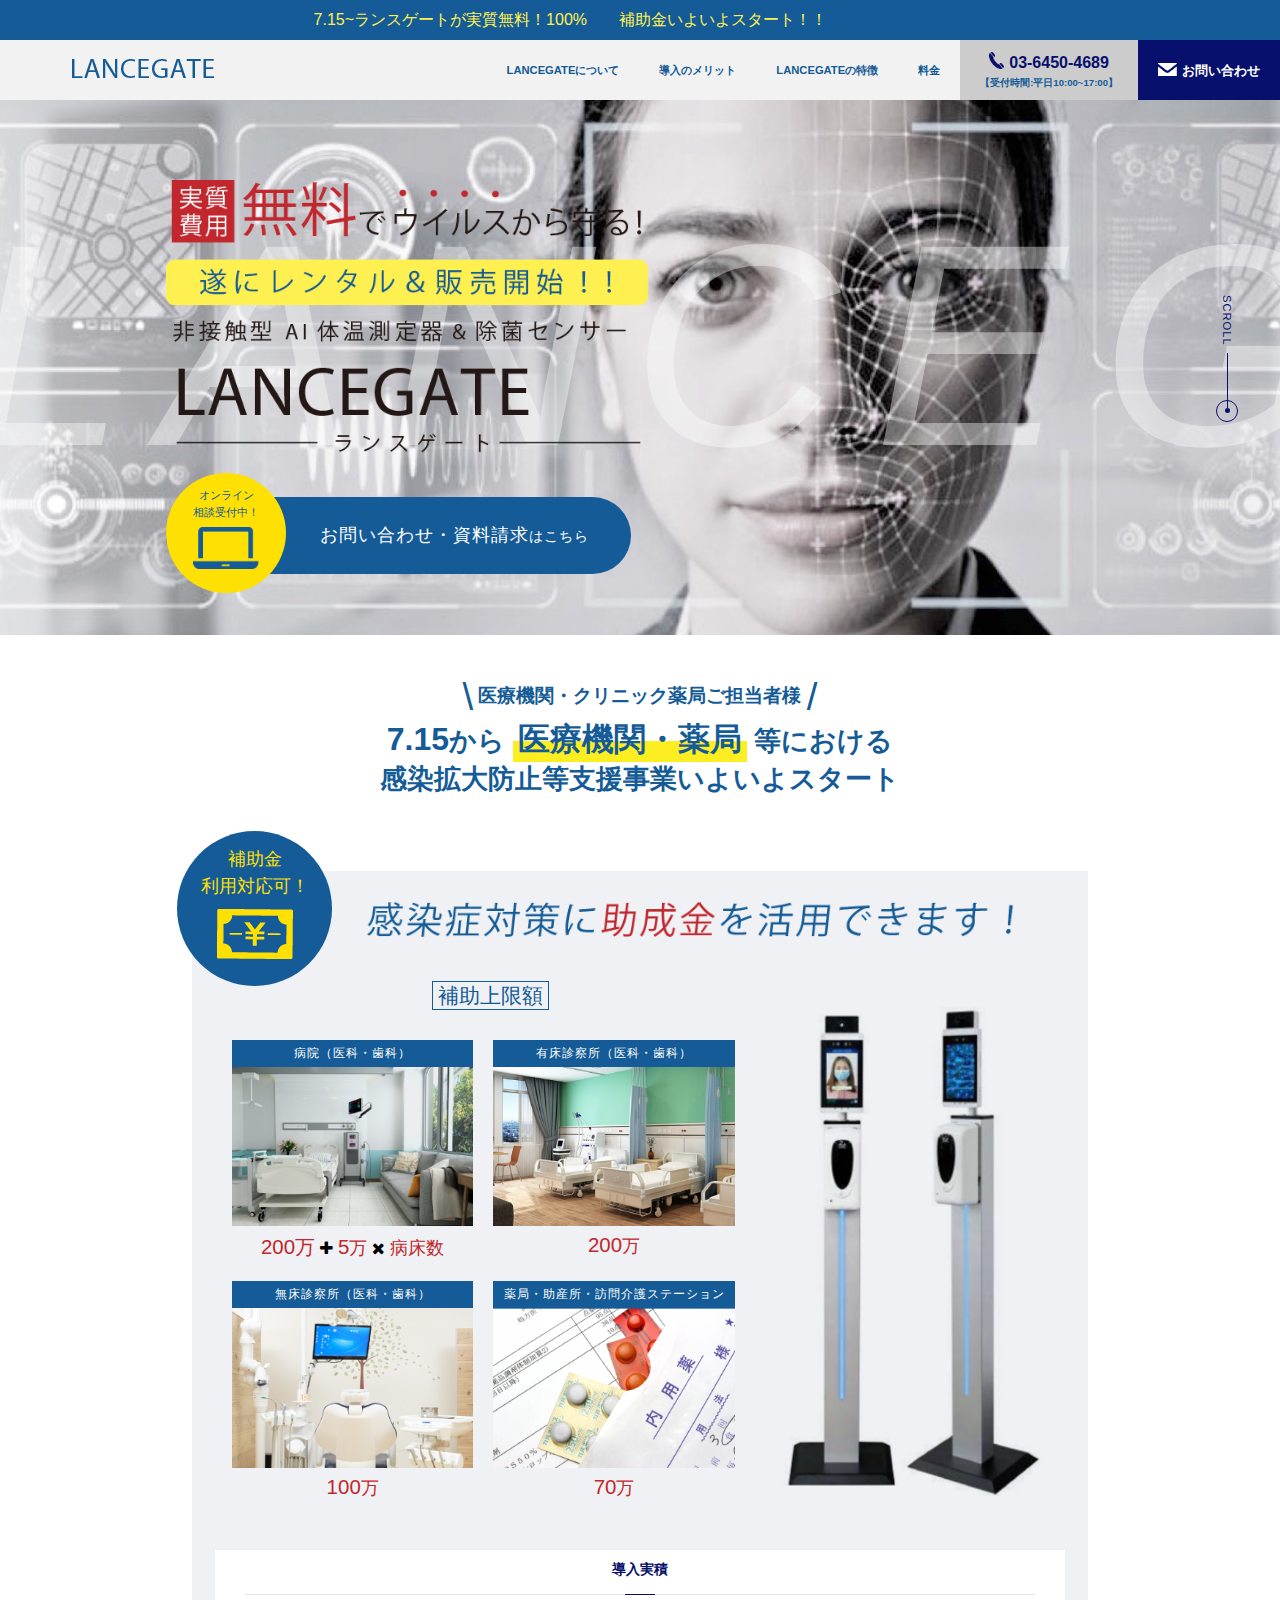
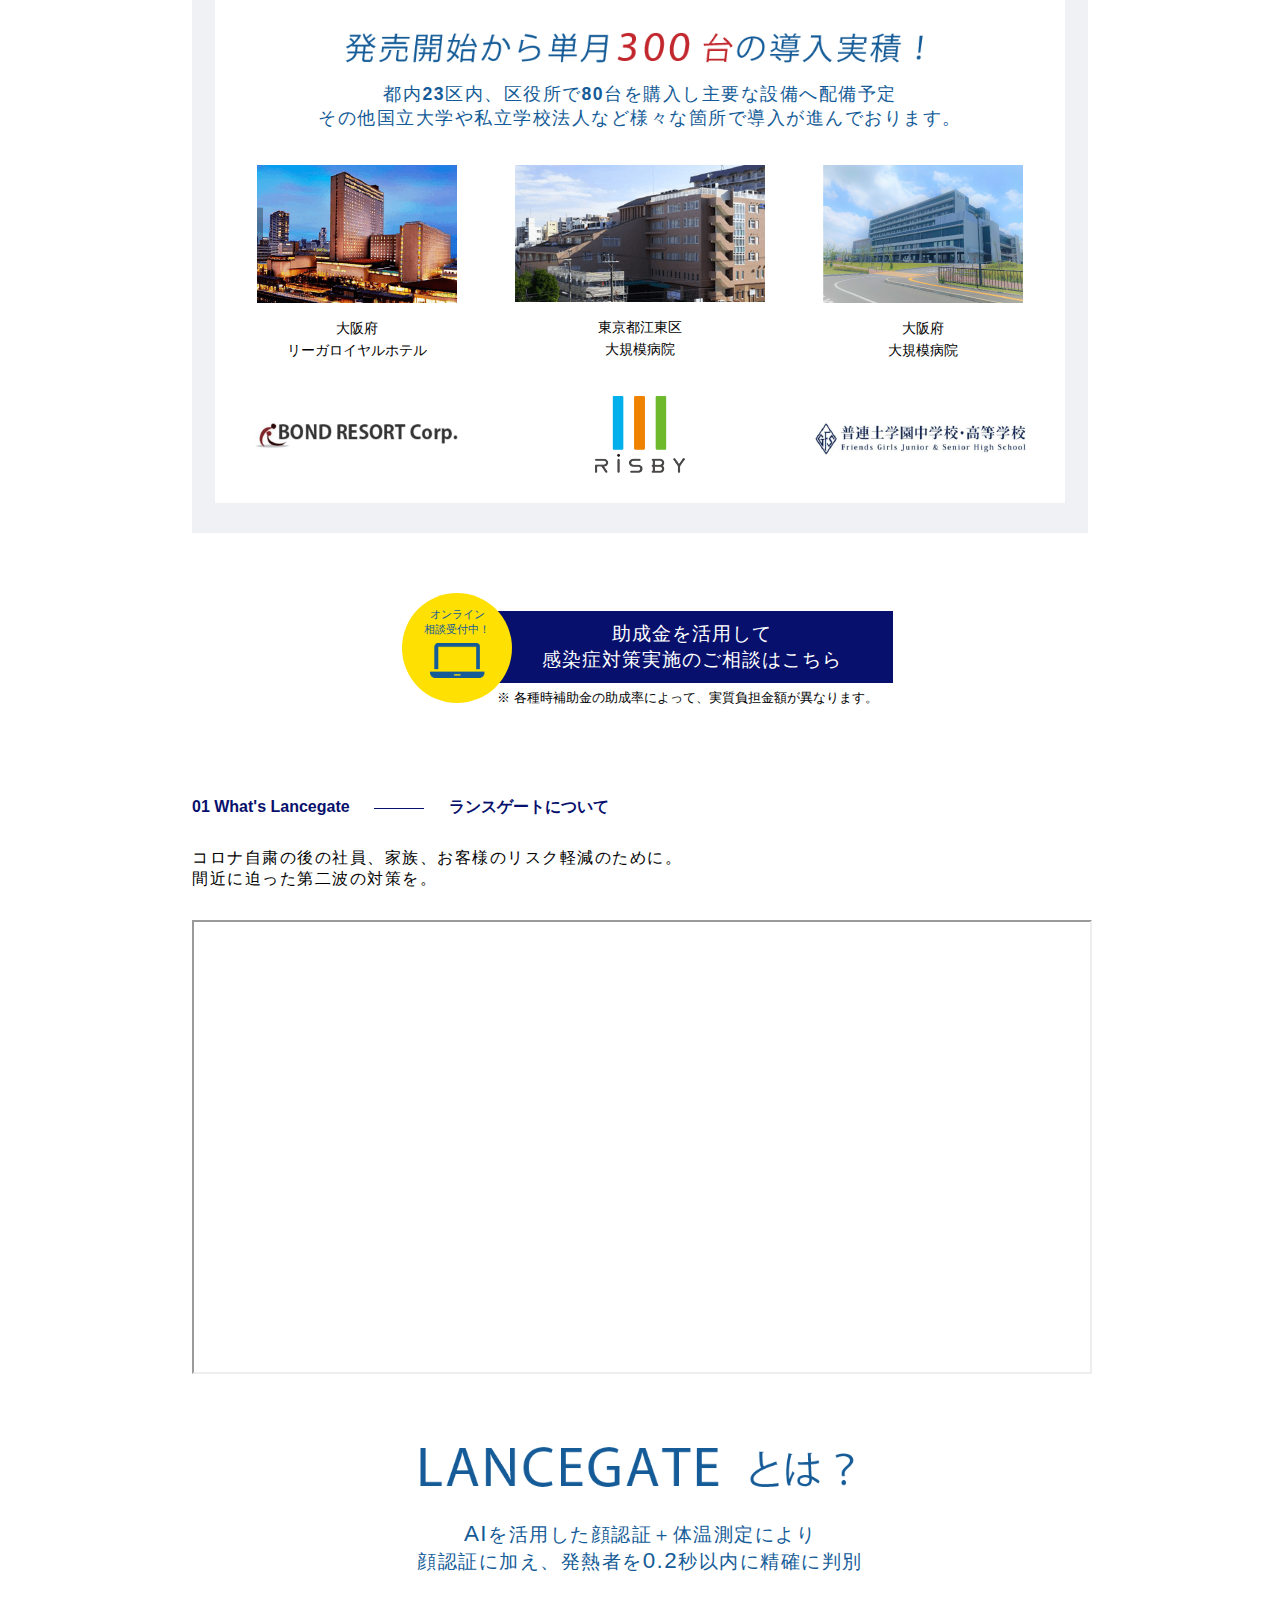
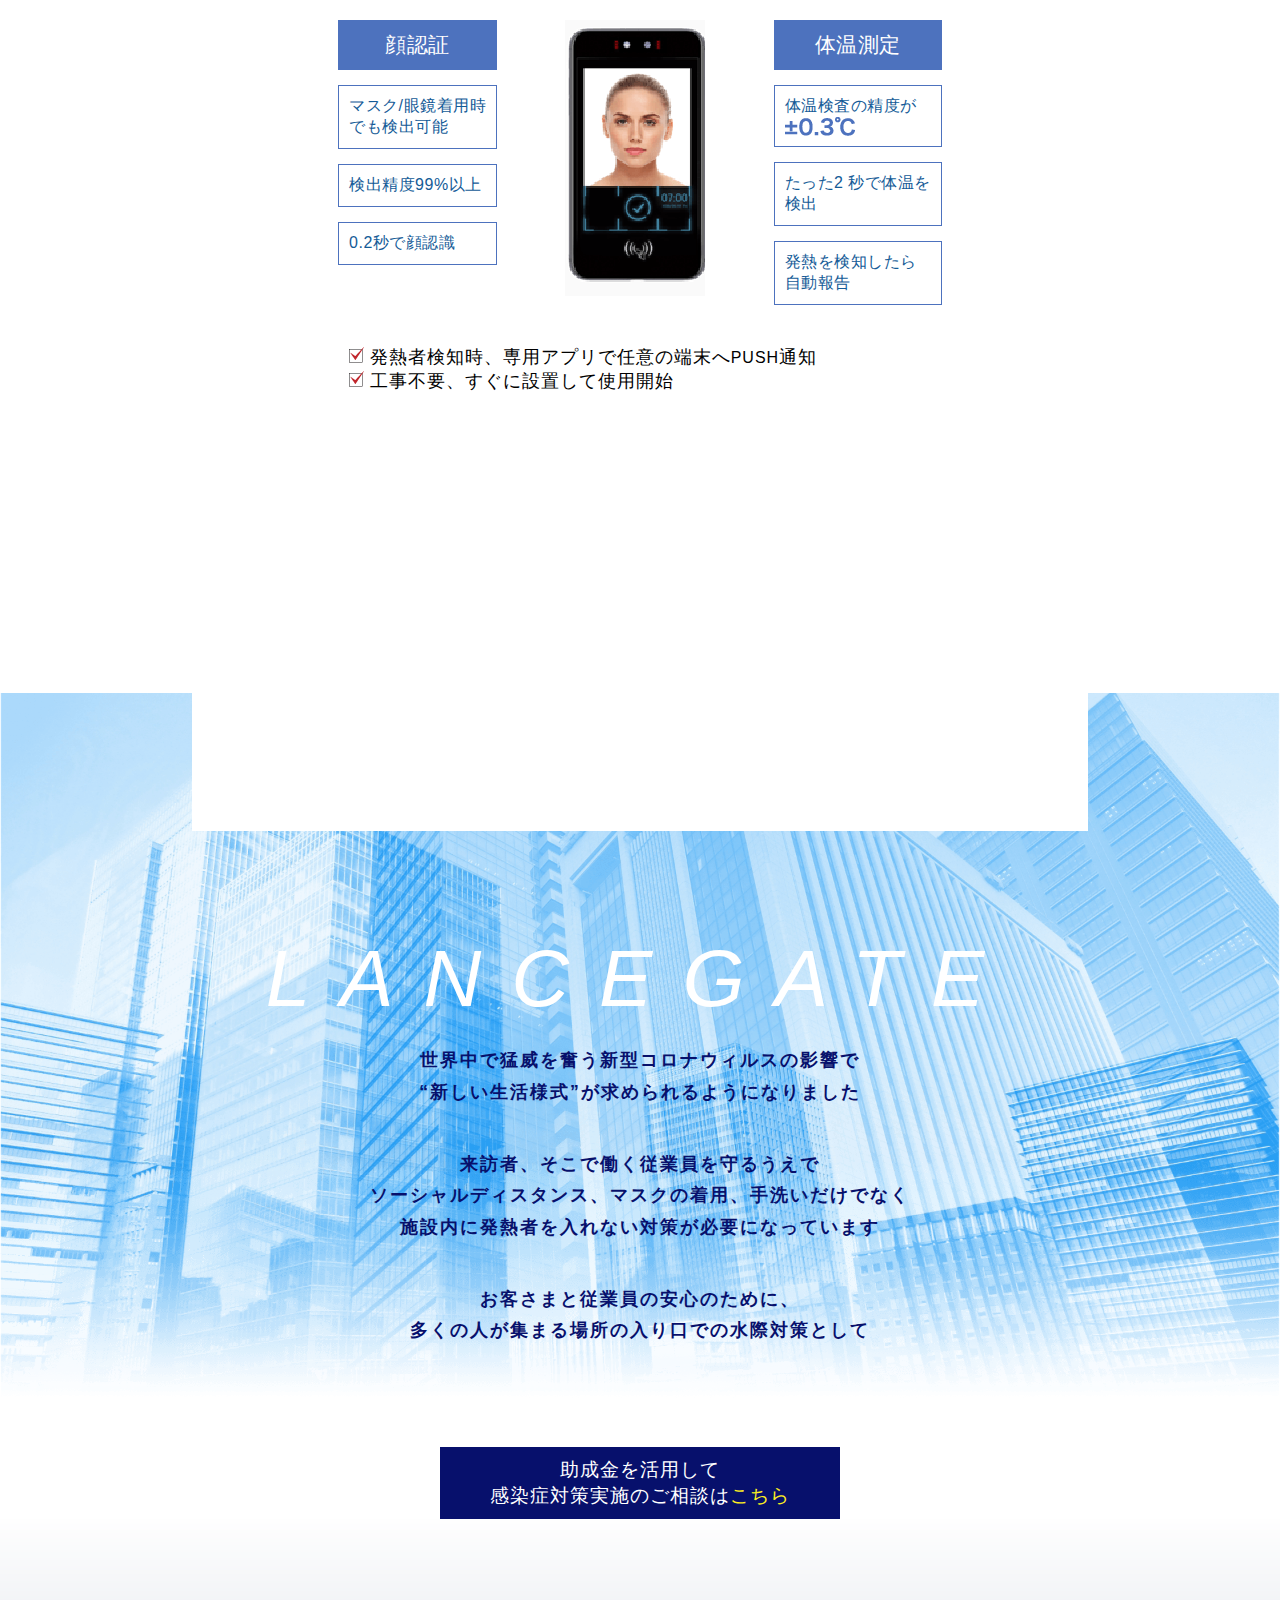
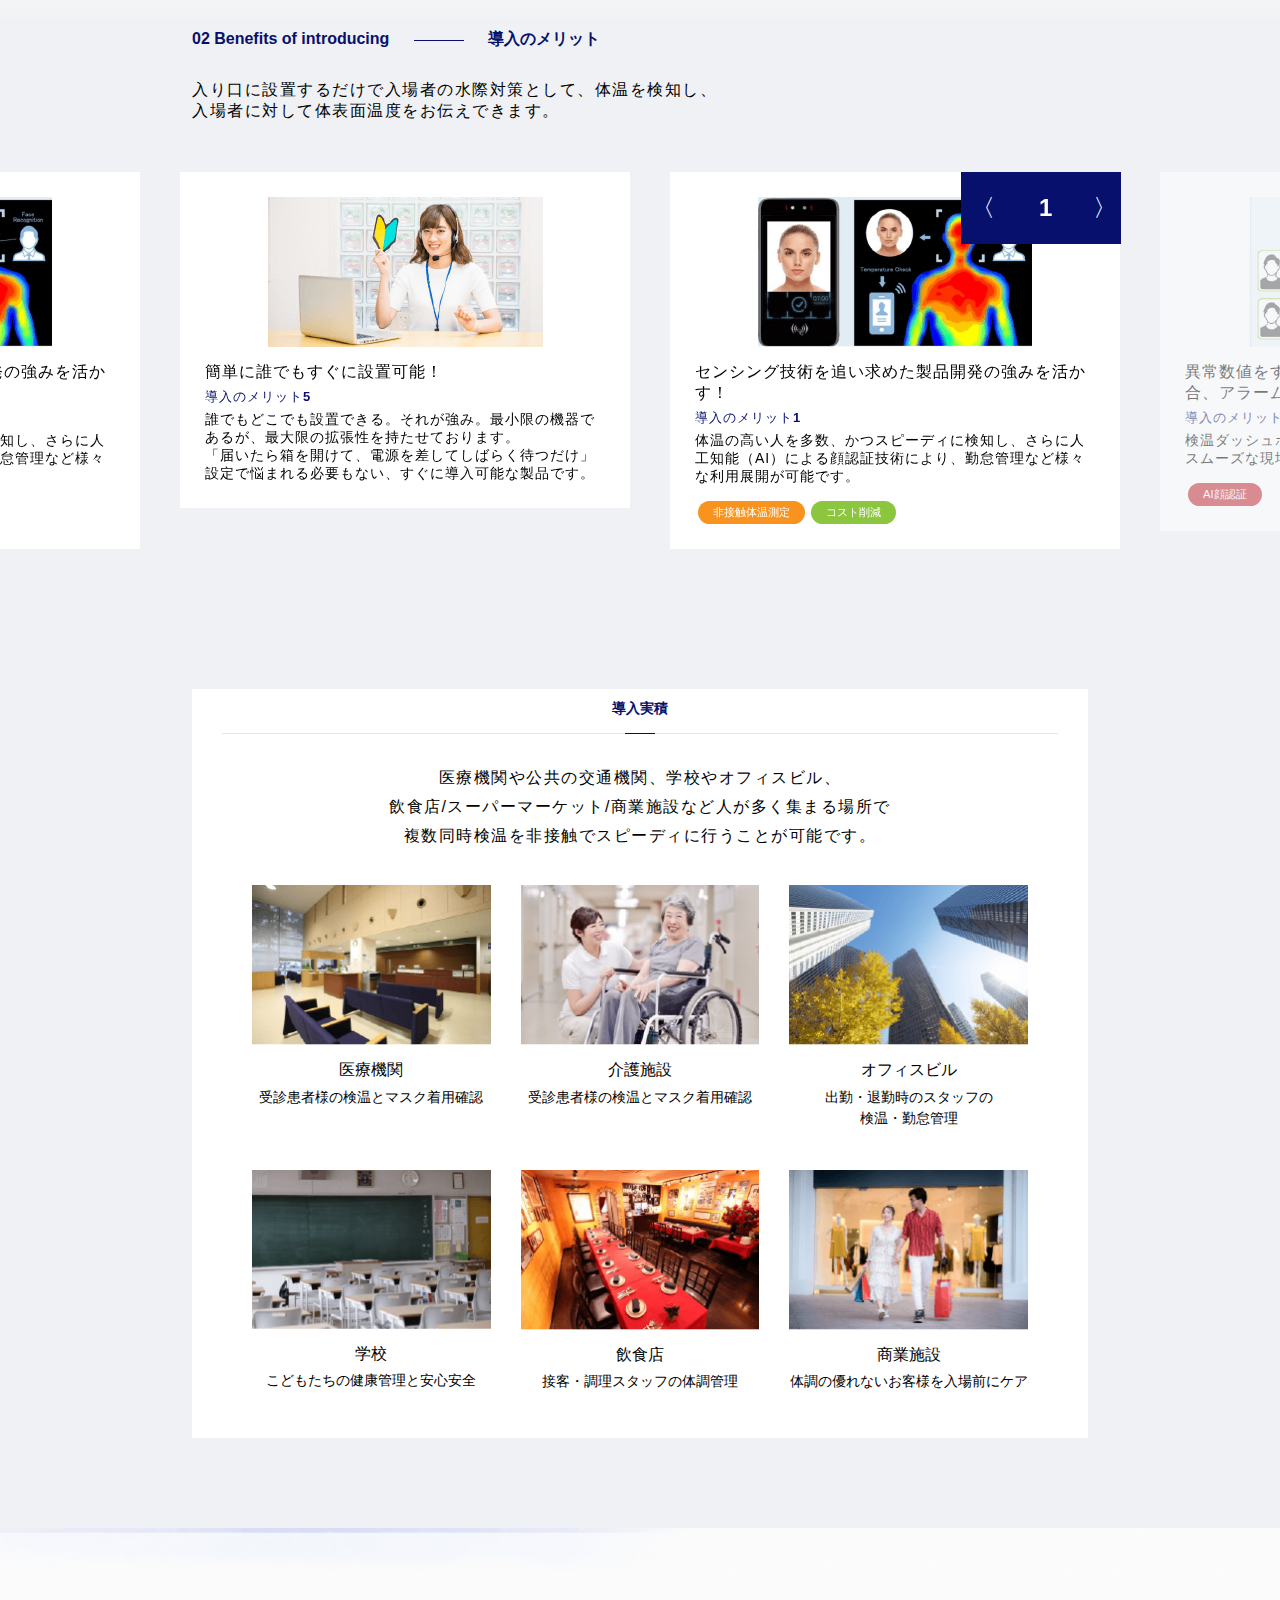
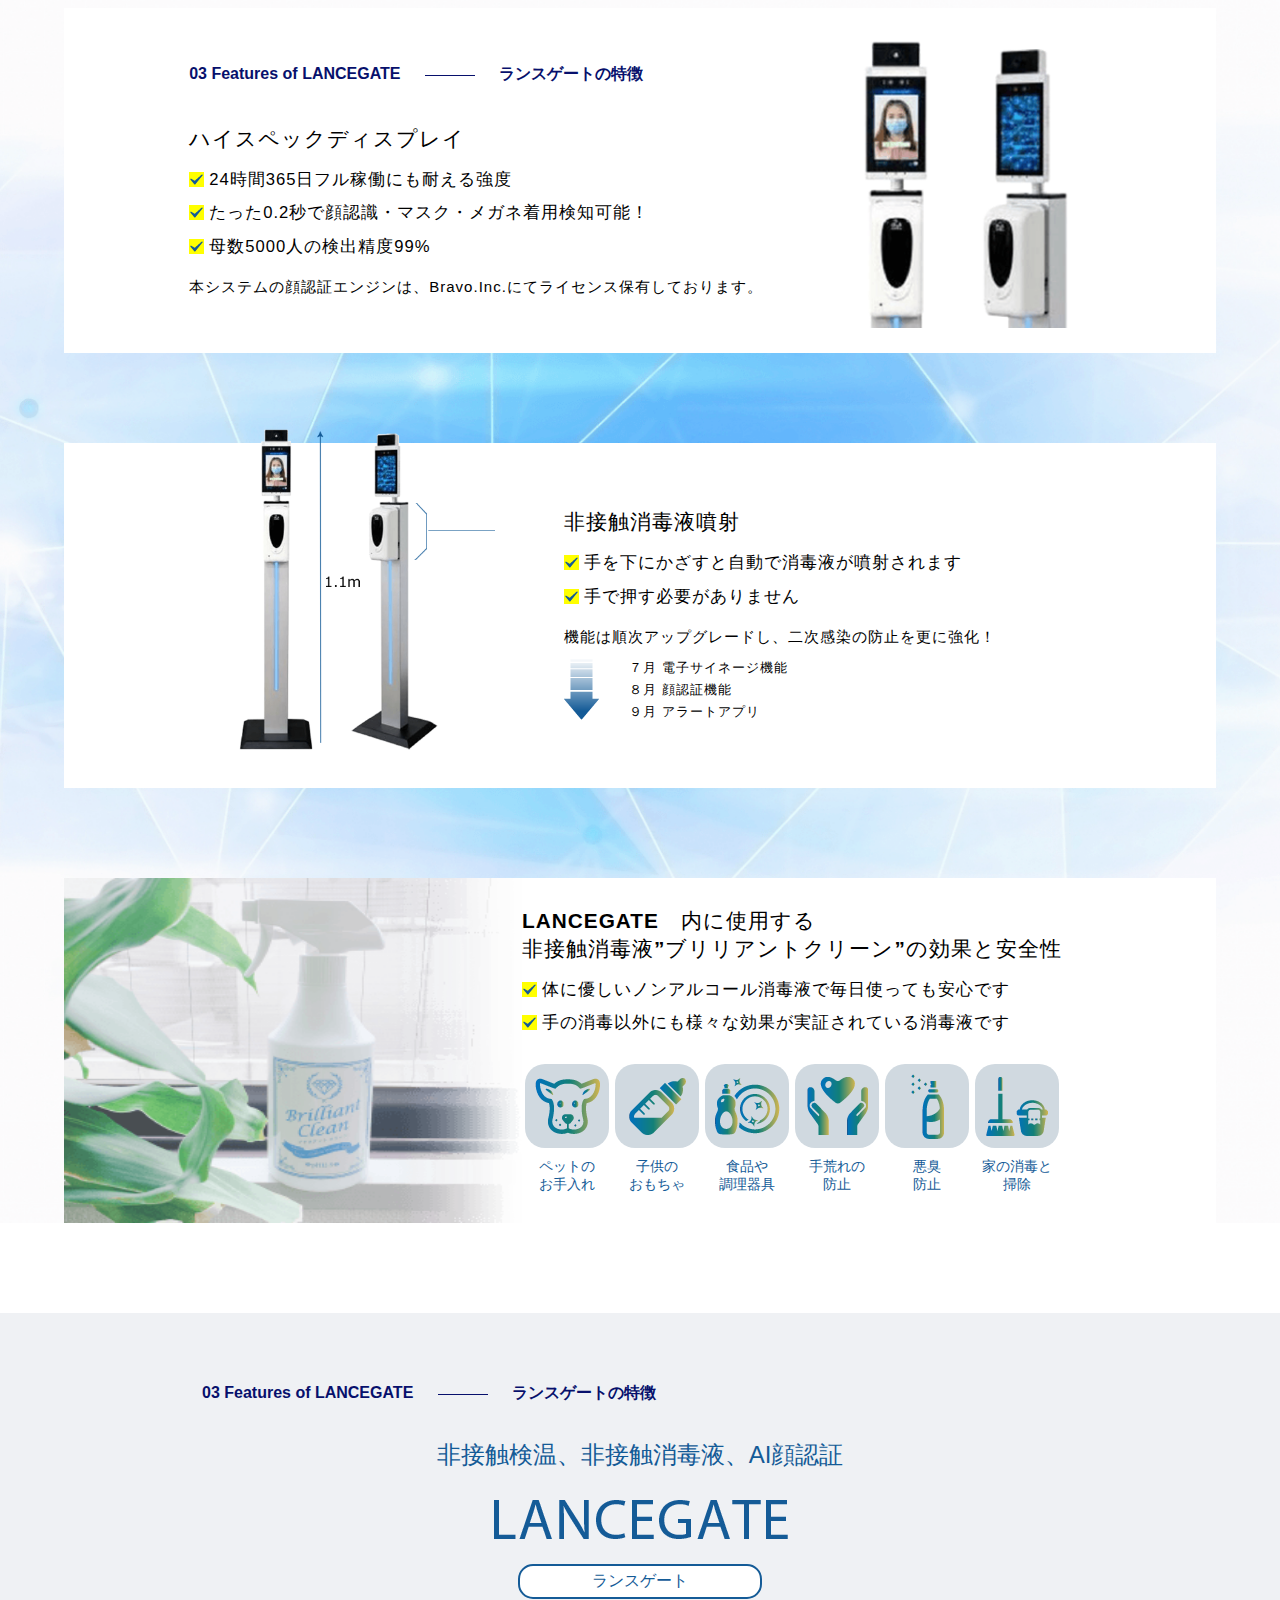
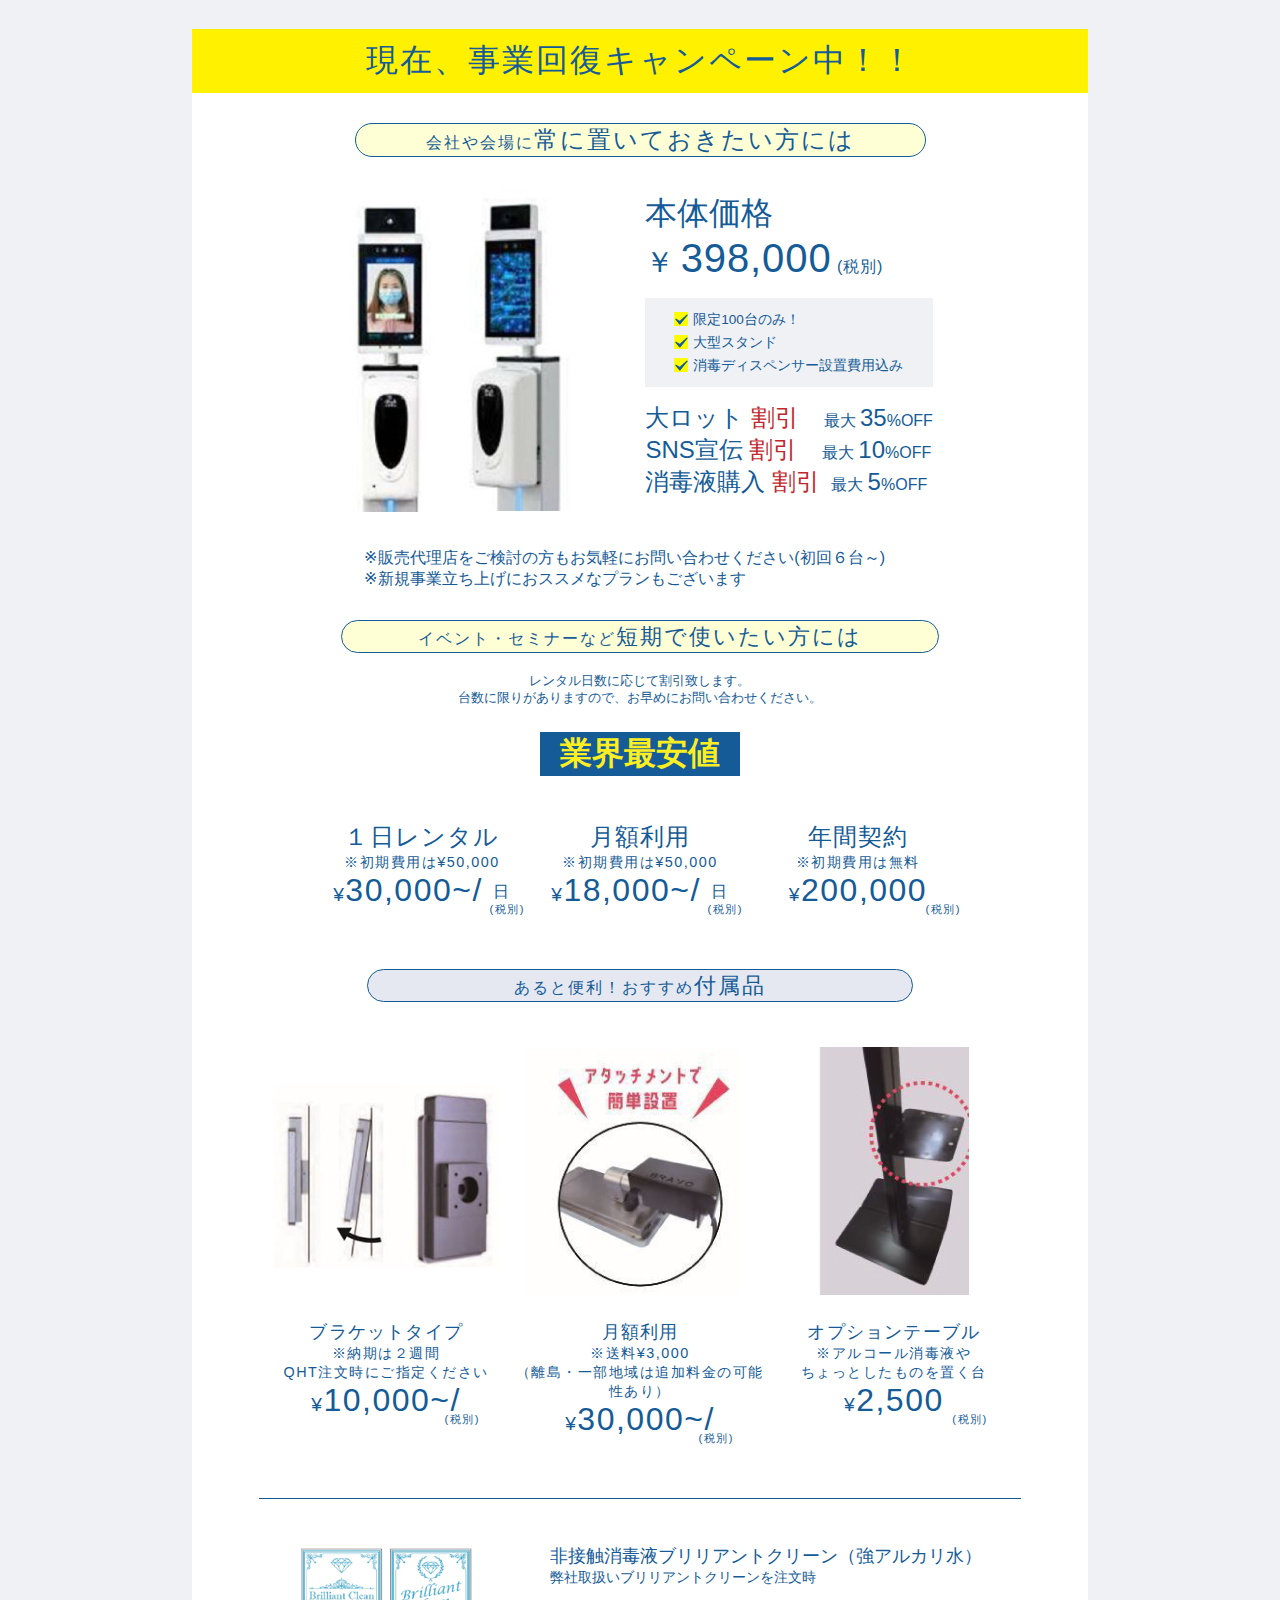
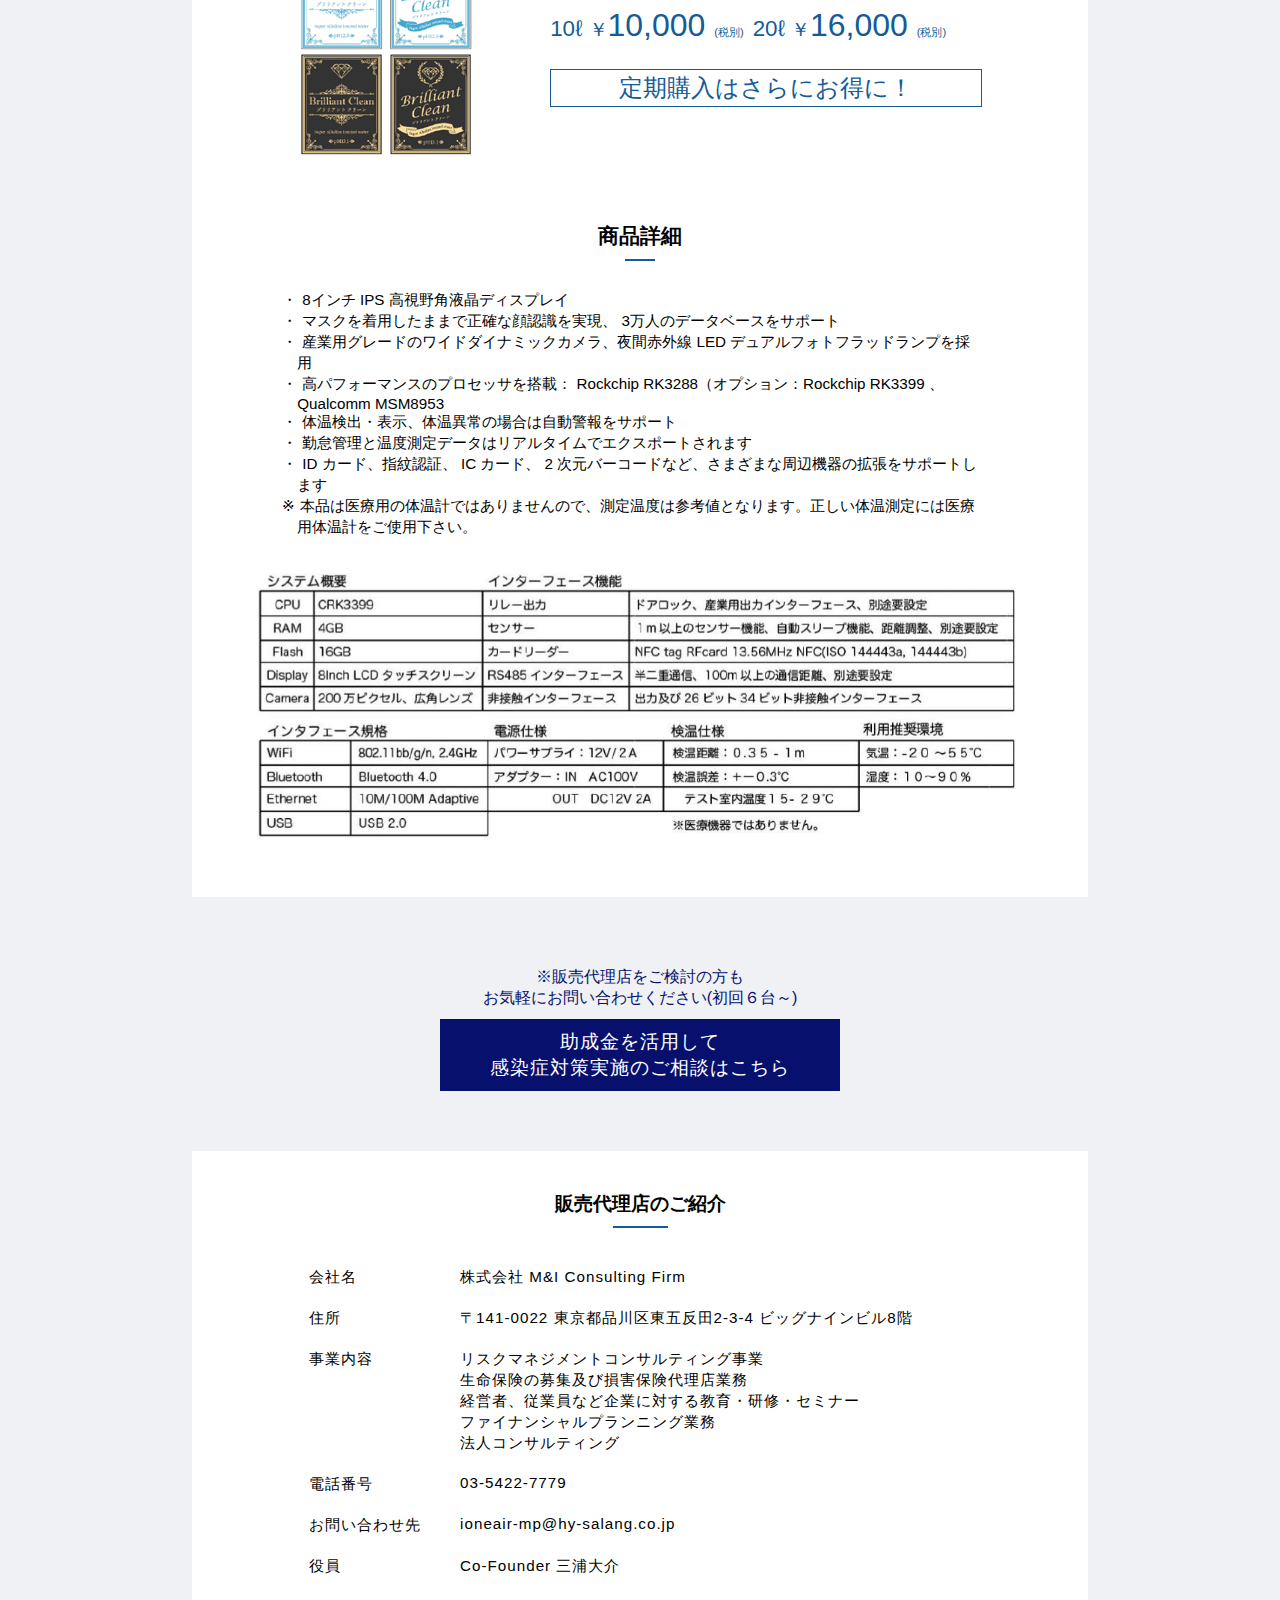
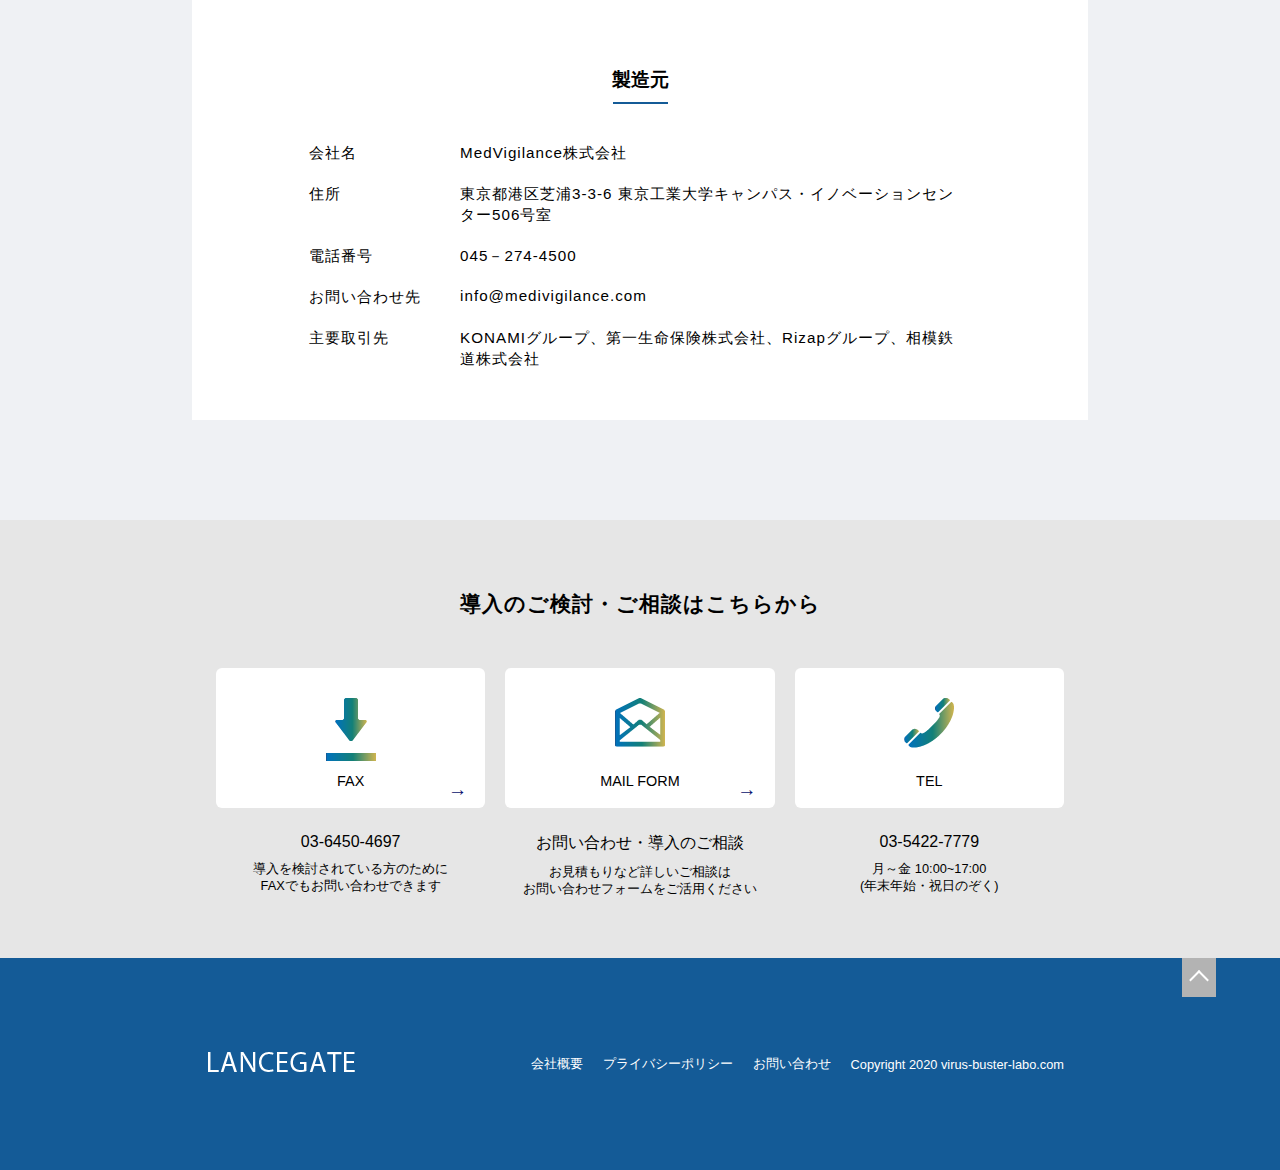
==== Lancegate/index.html @ cf51d95d "adding working directory" ====
<!DOCTYPE html PUBLIC "-//W3C//DTD XHTML 1.0 Transitional//EN" "http://www.w3.org/TR/xhtml1/DTD/xhtml1-transitional.dtd">
<html>
<head>
<meta charset="utf-8">
<meta http-equiv="X-UA-Compatible" content="IE=edge">
<title>Lancegate</title>
<meta name="viewport" content="width=device-width, initial-scale=1">
<meta name="description" content="" />
<meta name="keywords" content="" />
<meta name="author" content="" />

<link rel="stylesheet" type="text/css" href="./css/style.css">
<link rel="stylesheet" type="text/css" href="./css/style_sp.css">
<link rel="stylesheet" type="text/css" href="assets/font-awesome-4.7.0/css/font-awesome.min.css" type="text/css" />
<link rel="stylesheet" type="text/css" href="./assets/slick/slick.css">
<!-- <link rel="stylesheet" type="text/css" href="./assets/slick/slick-theme.css"> -->
<link rel="stylesheet" type="text/css" href="./css/animate.min.css">

<script src="https://ajax.googleapis.com/ajax/libs/jquery/3.5.1/jquery.min.js"></script>
<script type="text/javascript" src="./js/common.js"></script>
<script type="text/javascript" src="./js/jquery.marquee.js"></script>

</head>

<body>

<div id="main-wrapper">
    <div class="promo-block">
        <div class="promo-block__slide">
            <p class="promo-block__slide--text">7.15~ランスゲートが実質無料！100%&emsp;&emsp;補助金いよいよスタート！！</p>
            <!-- <p class="promo-block__slide--text">補助金いよいよスタート！！</p> -->
        </div>
    </div>
    <header class="nav-wrapper">
        <!-- <div class="company-logo"><img src="images/logo_top.png" alt="logo"></div>
        <nav>
            <ul class="menu">
                <li>
                    <a href="">LANCEGATEについて</a>
                </li>
                <li>
                    <a href="">導入のメリット</a>
                </li>
                <li>
                    <a href="">LANCEGATEの特徴</a>
                </li>
                <li>
                    <a href="">料金</a>
                </li>
                <li>
                    <a href="">03-6450-4689</a>
                </li>
                <li>
                    <a href="">お問い合わせ</a>
                </li>
            </ul>
        </nav> -->
        <nav class="navbar">
            <span class="navbar-toggle" id="js-navbar-toggle">
                    <i class="fas fa-bars"></i>
            </span>
            <a href="#" class="logo"><img src="./images/logo_top.png" alt="logo"></a>
            <ul class="main-nav" id="js-menu">
              <li>
                <a href="#lancegate-about" class="nav-links">LANCEGATEについて</a>
              </li>
              <li>
                <a href="#lancegate-benefits" class="nav-links">導入のメリット</a>
              </li>
              <li>
                <a href="#lancegate-features" class="nav-links">LANCEGATEの特徴</a>
              </li>
              <li>
                <a href="#lancegate-price" class="nav-links">料金</a>
              </li>
              <li>
                <a href="#lancegate-tel" class="nav-links">03-6450-4689<span>【受付時間:平日10:00~17:00】</span></a>
                
              </li>
              <li>
                <a href="#lancegate-mail" class="nav-links">お問い合わせ</a>
              </li>
            </ul>
        </nav>
    </header>
    <div class="container">
        <div class="top-bg__block">
            <div class="top-bg__block__text">
                <div class="top-bg__block__text--slide">
                    <ul class="list-repeat" id="marquee-horizontal">
                        <li class="list-repeat__item">
                            <p>LANCEGATE</p>
                        </li>
                        <!-- <li class="list-repeat__item">
                            <p>LANCEGATE</p>
                        </li> -->
                    </ul>
                </div>
            </div>
            <div class="top-left__keyframe">
                <div class="top-left__keyframe__inner">
                    <div class="top-left__keyframe__inner--img">
                        <img src="./images/keyframe_img.png" alt="">
                    </div>
                    <!-- <div class="row-one">
                        <p class="row-one__text white">
                            <span>実質</span>
                            <span>費用</span>
                        </p>
                        <p class="row-one__text red">無料</p>
                        <p class="row-one__text black">でウイルスから守る</p>
                    </div>
                    <div class="row-two">
                        <p class="row-two__text">遂にレンタル＆販売開始 ！！</p>
                    </div>
                    <div class="row-three">
                        <p class="row-three__text">非接触型 AI体温測定器&除菌センサー</p>
                    </div>
                    <div class="row-four">
                        <p class="row-four__text">LANCEGATE</p>
                    </div>
                    <div class="row-five">
                        <p class="row-five__text">ランスゲート</p>
                    </div> -->
                    <div class="row-six">
                        <a href="#">
                        <div class="row-six__btn">
                            <p class="row-six__btn__text">オンライン</br>相談受付中！</p>
                            <img src="./images/icon-laptop.png" alt="">
                        </div>
                        <p class="row-six__text">お問い合わせ・資料請求<span>はこちら</span></p>
                        </a>
                    </div>
                </div>
            </div>
            <div class="center-con">
                <a href="#scroll-second" class="center-con__btn">
                    <div class="center-con__text">Scroll</div>
                    <div class="round">
                        <div id="cta">
                            <span class="arrow primera next "></span>
                            <!-- <span class="arrow segunda next "></span> -->
                        </div>
                    </div>
                </a>
            </div>
        </div>
    </div>

    <div id="scroll-second" class="content-wrapper">
        <section class="med-clinic">
            <div class="med-clinic__title">
                <h3><span>\</span> 医療機関・クリニック薬局ご担当者様 <span>/</span></h3>
                <p><span class="med-clinic__title--numeric">7.15</span>から
                    <span class="med-clinic__title--bgy">医療機関・薬局</span> 等における</br>
                    感染拡大防止等支援事業いよいよスタート
                </p>
            </div>
            <div class="med-clinic__content">
                <div class="med-clinic__content__icon">
                    <p class="med-clinic__content__icon--text">補助金</br>利用対応可！</p>
                    <img src="./images/icon-yen.png" alt="">
                </div>
                <div class="med-clinic__content__price">
                    <!-- <p class="med-clinic__content__price--quote">感染症対策に<span>助成金</span>を活用できます！</p> -->
                    <div class="med-clinic__content__price--quote">
                        <img src="./images/content_price_quote_img.png" alt="">
                    </div>
                    <div class="content-price">
                        <div class="content-price__col__left">
                            <p class="content-price__col__left--title">補助上限額</p>
                            <div class="content-price__left__wrapper">
                                <div class="content-price__left__col">
                                    <div class="left-col__img_wrap">
                                        <p class="content-price__left__col--title">病院（医科・歯科）</p>
                                        <img src="./images/content_price-img1.png" alt="">
                                    </div>
                                    <p class="content-price__left__col--text">
                                        <span class="content-price_numeric">200万</span>
                                        <span class="content-price_icon"><i class="fa fa-plus" aria-hidden="true"></i></span>
                                        <span class="content-price_numeric">5</span>万
                                        <span class="content-price_icon"><i class="fa fa-times" aria-hidden="true"></i></span> 病床数
                                    </p>
                                </div>
                                <div class="content-price__left__col">
                                    <div class="left-col__img_wrap">
                                        <p>有床診察所（医科・歯科）</p>
                                        <img src="./images/content_price-img2.png" alt="">
                                    </div>
                                    <p class="content-price__left__col--text">
                                        <span class="content-price_numeric">200</span>万
                                    </p>
                                </div>
                            </div>
                            <div class="content-price__left__wrapper">
                                <div class="content-price__left__col">
                                    <div class="left-col__img_wrap">
                                        <p>無床診察所（医科・歯科）</p>
                                        <img src="./images/content_price-img4.png" alt="">
                                    </div>
                                    <p class="content-price__left__col--text">
                                        <span class="content-price_numeric">100</span>万
                                    </p>
                                </div>
                                <div class="content-price__left__col">
                                    <div class="left-col__img_wrap">
                                        <p>薬局・助産所・訪問介護ステーション</p>
                                        <img src="./images/content_price-img3.png" alt="">
                                    </div>
                                    <p class="content-price__left__col--text">
                                        <span class="content-price_numeric">70</span>万
                                    </p>
                                </div>
                            </div>
                        </div>
                        <div class="content-price__col__right">
                            <div class="content-price__col__right--img">
                                <img src="./images/med_clinic_img.png" alt="">
                            </div>
                        </div>
                    </div>
                </div>
                <div class="med-clinic__content__company">
                    <h4>導入実積</h4>
                    <!-- <p class="med-clinic__content__company__title">発売開始から単月<span class="med-clinic__content__company__title-red">
                        <span class="med-clinic_title_numeric">300</span>台</span>の導入実積！
                    </p> -->
                    <p class="med-clinic__content__company__title">
                        <img src="./images/clinic_title_img.png" alt="">
                    </p>
                    <p class="med-clinic__content__company__text">都内<span>23</span>区内、区役所で<span>80</span>台を購入し主要な設備へ配備予定</br>
                        その他国立大学や私立学校法人など様々な箇所で導入が進んでおります。
                    </p>
                    <div class="med-clinic__content__company__row">
                        <div class="company-column company-col">
                            <img src="./images/company_img1.png" alt="">
                            <p>大阪府</br>リーガロイヤルホテル</p>
                        </div>
                        <div class="company-column__middle company-col">
                            <img src="./images/company_img2.png" alt="">
                            <p>東京都江東区</br>大規模病院</p>
                        </div>
                        <div class="company-column company-col">
                            <img src="./images/company_img3.png" alt="">
                            <p>大阪府</br>大規模病院</p>
                        </div>
                    </div>
                    <div class="med-clinic__content__company__logo">
                        <div class="company-column company-col">
                            <img src="./images/company_logo1.png" alt="">
                        </div>
                        <div class="company-column__middle company-col">
                            <img src="./images/company_logo2.png" alt="">
                        </div>
                        <div class="company-column company-col">
                            <img src="./images/company_logo3.png" alt="">
                        </div>
                    </div>
                </div>
            </div>
            <div class="contact-btn__circle">
                <div class="row-six">
                    <a href="#">
                    <div class="row-six__btn">
                        <p class="row-six__btn__text">オンライン</br>相談受付中！</p>
                        <img src="./images/icon-laptop.png" alt="">
                    </div>
                    <p class="row-six__text">助成金を活用して</br>感染症対策実施のご相談はこちら</span></p>
                    </a>
                    <p class="row-six__info">※ 各種時補助金の助成率によって、実質負担金額が異なります。</p>
                </div>
            </div>
        </section>
        <section class="information">
            <div class="description-block">
                <span id="lancegate-about" class="nav-id__scroll"></span>
                <h4>01 What's Lancegate <span></span> ランスゲートについて</h4>
                <p>コロナ自粛の後の社員、家族、お客様のリスク軽減のために。</br>
                    間近に迫った第二波の対策を。
                </p>
            </div>
            <div class="youtube-wrapper">
                <div class="">
                    <iframe src="https://www.youtube.com/embed/tgbNymZ7vqY?playlist=tgbNymZ7vqY&loop=1"></iframe>
                </div>
            </div>
            <div class="about-info">
                <div class="about-info__description">
                    <!-- <h3 class="about-info__description__heading">LANCEGATE<span> とは？</span></h3> -->
                    <h3 class="about-info__description__heading">
                        <img src="./images/about_info_title_img.png" alt="">
                    </h3>
                    <p><span>AI</span>を活用した顔認証＋体温測定により</br>
                        顔認証に加え、発熱者を<span>0.2</span>秒以内に精確に判別</p>
                </div>
                <div class="about-info__row">
                    <div class="about-info__col">
                        <p class="about-info__col--title">顔認証</p>
                        <p class="about-info__col--text">マスク/眼鏡着用時</br>でも検出可能</p>
                        <p class="about-info__col--text">検出精度<span>99%</span>以上</p>
                        <p class="about-info__col--text"><span>0.2</span>秒で顔認識</p>
                    </div>
                    <div class="about-info__col">
                        <div class="about-info__col--img">
                            <img src="./images/about_info_description.png" alt="">
                        </div>
                    </div>
                    <div class="about-info__col">
                        <p class="about-info__col--title">体温測定</p>
                        <p class="about-info__col--text">体温検査の精度が</br><span><img src="./images/celcius.png" alt=""></span></p>
                        <p class="about-info__col--text">たった2 秒で体温を</br>検出</p>
                        <p class="about-info__col--text">発熱を検知したら</br>自動報告</p>
                    </div>
                </div>
                <div class="about-info__check">
                    <p><img src="./images/icon-info_check.png" alt=""> 発熱者検知時、専用アプリで任意の端末へ<span>PUSH</span>通知</p>
                    <p><img src="./images/icon-info_check.png" alt=""> 工事不要、すぐに設置して使用開始</p>
                </div>
            </div>
        </section>
    </div>
    <div class="secondary-content">
        <section class="points">
            <div class="points-container">
                <div class="points-row">
                    <div class="points-row__col wow fadeInUp" data-wow-delay="0.4s">
                        <div class="points-row__icon__bg">
                            <p>Automatic</br>detection</p>
                        </div>
                        <div class="points-row__col__text">
                            <p class="points-row__col__text--large">非接触で自動検知</p>
                            <p class="points-row__col__text--normal">
                                マスクを着用したまま</br>検温・認証可能
                            </p>
                        </div>
                    </div>
                    <div class="points-row__col wow fadeInUp" data-wow-delay="0.6s">
                        <div class="points-row__icon__bg">
                            <p>High</br>measurement</br>accuracy</p>
                        </div>
                        <div class="points-row__col__text">
                            <p class="points-row__col__text--large">高い測定精度</p>
                            <p class="points-row__col__text--normal">
                                ADD IMAGE HERE</br>※標準室温23℃で測定した場合
                            </p>
                        </div>
                    </div>
                    <div class="points-row__col wow fadeInUp" data-wow-delay="0.8s">
                        <div class="points-row__icon__bg">
                            <p>Quick</br>measurement</p>
                        </div>
                        <div class="points-row__col__text">
                            <p class="points-row__col__text--large">1秒以内で素早く測定</p>
                            <p class="points-row__col__text--normal">
                                入り口の混雑を緩和
                            </p>
                        </div>
                    </div>
                    <div class="points-row__col wow fadeInUp" data-wow-delay="1.2s">
                        <div class="points-row__icon__bg">
                            <p>No</br>construction</br>required</p>
                        </div>
                        <div class="points-row__col__text">
                            <p class="points-row__col__text--large">工事不要</p>
                            <p class="points-row__col__text--normal">
                                すぐ設置いつでも撤去
                            </p>
                        </div>
                    </div>
                </div>
                <div class="points-text">
                    <div class="points-text__title">
                        <h3 class="left-aligned">LANCEGATE</h3>
                    </div>
                    <div class="points-text__normal">
                        <p>
                            世界中で猛威を奮う新型コロナウィルスの影響で</br>
                            “新しい生活様式”が求められるようになりました
                        </p>
                    </div>
                    <div class="points-text__normal">
                        <p>
                            来訪者、そこで働く従業員を守るうえで</br>
                            ソーシャルディスタンス、マスクの着用、手洗いだけでなく</br>
                            施設内に発熱者を入れない対策が必要になっています
                        </p>
                    </div>
                    <div class="points-text__normal">
                        <p>
                            お客さまと従業員の安心のために、</br>
                            多くの人が集まる場所の入り口での水際対策として
                        </p>
                    </div>
                </div>
            </div>
        </section>
        <div class="contact-btn">
            <div class="contact-btn__circle">
                <div class="row-six">
                    <a href="#">
                    <p class="row-six__text">助成金を活用して<br>感染症対策実施のご相談は<span>こちら</span></p>
                    </a>
                </div>
            </div>
        </div>
    </div>
    <div class="content-slider">
        <div class="slide-top__bg"></div>
        <section class="content-slider__wrapper">
            <div class="slider-heading">
                <span id="lancegate-benefits" class="nav-id__scroll"></span>
                <h4>02 Benefits of introducing <span></span> 導入のメリット</h4>
                <p>入り口に設置するだけで入場者の水際対策として、体温を検知し、</br>
                    入場者に対して体表面温度をお伝えできます。
                </p>
            </div>
            <div class="slider-body">
                <div class="slider-nav__block">
                    <p class="left">〈　</p>
                    <div class="slider slider-for">
                        <div>
                            <h3>1</h3>
                        </div>
                        <div>
                            <h3>2</h3>
                        </div>
                        <div>
                            <h3>3</h3>
                        </div>
                        <div>
                            <h3>4</h3>
                        </div>
                        <div>
                            <h3>5</h3>
                        </div>
                    </div>
                    <p class="right">　〉</p>
                </div>
                <section class="slider-body__inner center slider slider-nav">
                    <div class="slide-box">
                        <div class="slide-box__content">
                            <div class="slide-box__content--img">
                                <img src="./images/slider_img1.png" alt="">
                            </div>
                            <div class="slide-box__content__text">
                                <p class="slide-box__content__text--important">
                                    センシング技術を追い求めた製品開発の強みを活かす！
                                </p>
                                <p class="slide-box__content__text--point">
                                    導入のメリット1
                                </p>
                                <p class="slide-box__content__text--info">
                                    体温の高い人を多数、かつスピーディに検知し、さらに人</br>
                                    工知能（AI）による顔認証技術により、勤怠管理など様々</br>
                                    な利用展開が可能です。
                                </p>
                                <ul>
                                    <li class="slide-box__content__text--orange">非接触体温測定</li>
                                    <li class="slide-box__content__text--green">コスト削減</li>
                                </ul>
                            </div>
                        </div>
                    </div>
                    <div class="slide-box">
                        <div class="slide-box__content">
                            <div class="slide-box__content--img">
                                <img src="./images/slider_img2.png" alt="">
                            </div>
                            <div class="slide-box__content__text">
                                <p class="slide-box__content__text--important">
                                    異常数値をすぐ見つけます！異常温度を検知した場合、アラーム音で報告可能！
                                </p>
                                <p class="slide-box__content__text--point">
                                    導入のメリット2
                                </p>
                                <p class="slide-box__content__text--info">
                                    検温ダッシュボード一覧で簡易に異常数値を見つけます。</br>
                                    スムーズな現場導入が可能となります。
                                </p>
                                <ul>
                                    <li class="slide-box__content__text--red">AI顔認証</li>
                                </ul>
                            </div>
                        </div>
                    </div>
                    <div class="slide-box">
                        <div class="slide-box__content">
                            <div class="slide-box__content--img">
                                <img src="./images/slider_img3.png" alt="">
                            </div>
                            <div class="slide-box__content__text">
                                <p class="slide-box__content__text--important">
                                    IDカード、指紋認、ICカード、二次元バーコードなど様々な周辺機器の拡張サポートが可能！
                                </p>
                                <p class="slide-box__content__text--point">
                                    導入のメリット3
                                </p>
                                <p class="slide-box__content__text--info">
                                    顔認証データの記録分析によって既存のシステムと連携す
                                    れば、検温と同時に入退室・勤怠管理などを行うことがで
                                    き、3万人のデータを記録できます。
                                </p>
                                <ul>
                                    <li class="slide-box__content__text--blue">拡張サポート</li>
                                </ul>
                            </div>
                        </div>
                    </div>
                    <div class="slide-box">
                        <div class="slide-box__content">
                            <div class="slide-box__content--img">
                                <img src="./images/slider_img1.png" alt="">
                            </div>
                            <div class="slide-box__content__text">
                                <p class="slide-box__content__text--important">
                                    センシング技術を追い求めた製品開発の強みを活かす！
                                </p>
                                <p class="slide-box__content__text--point">
                                    導入のメリット1
                                </p>
                                <p class="slide-box__content__text--info">
                                    体温の高い人を多数、かつスピーディに検知し、さらに人</br>
                                    工知能（AI）による顔認証技術により、勤怠管理など様々</br>
                                    な利用展開が可能です。
                                </p>
                                <ul>
                                    <li class="slide-box__content__text--orange">非接触体温測定</li>
                                    <li class="slide-box__content__text--green">コスト削減</li>
                                </ul>
                            </div>
                        </div>
                    </div>
                    <div class="slide-box">
                        <div class="slide-box__content">
                            <div class="slide-box__content--img">
                                <img src="./images/slider_img4.png" alt="">
                            </div>
                            <div class="slide-box__content__text">
                                <p class="slide-box__content__text--important">
                                    簡単に誰でもすぐに設置可能！
                                </p>
                                <p class="slide-box__content__text--point">
                                    導入のメリット5
                                </p>
                                <p class="slide-box__content__text--info">
                                    誰でもどこでも設置できる。それが強み。最小限の機器で
                                    あるが、最大限の拡張性を持たせております。</br>
                                    「届いたら箱を開けて、電源を差してしばらく待つだけ」
                                    設定で悩まれる必要もない、すぐに導入可能な製品です。 
                                </p>
                            </div>
                        </div>
                    </div>
                </section>
            </div>
        </section>
    </div>
    <div class="product-block">
        <section class="product-intro">
            <div class="product-intro__content">
                <h4>導入実積</h4>
                <p class="product-intro__content--text">
                    医療機関や公共の交通機関、学校やオフィスビル、</br>
                    飲食店/スーパーマーケット/商業施設など人が多く集まる場所で</br>
                    複数同時検温を非接触でスピーディに行うことが可能です。
                </p>
                <div class="product-intro__content__row">
                    <div class="product-intro__col intro-col">
                        <img src="./images/product_intro1.png" alt="">
                        <p class="intro-col__title">医療機関</p>
                        <p class="intro-col__text">受診患者様の検温とマスク着用確認</p>
                    </div>
                    <div class="product-intro__col intro-col">
                        <img src="./images/product_intro2.png" alt="">
                        <p class="intro-col__title">介護施設</p>
                        <p class="intro-col__text">受診患者様の検温とマスク着用確認</p>
                    </div>
                    <div class="product-intro__col intro-col">
                        <img src="./images/product_intro3.png" alt="">
                        <p class="intro-col__title">オフィスビル</p>
                        <p class="intro-col__text">出勤・退勤時のスタッフの</br>検温・勤怠管理</p>
                    </div>
                </div>
                <div class="product-intro__content__row">
                    <div class="product-intro__col intro-col">
                        <img src="./images/product_intro4.png" alt="">
                        <p class="intro-col__title">学校</p>
                        <p class="intro-col__text">こどもたちの健康管理と安心安全</p>
                    </div>
                    <div class="product-intro__col intro-col">
                        <img src="./images/product_intro5.png" alt="">
                        <p class="intro-col__title">飲食店</p>
                        <p class="intro-col__text">接客・調理スタッフの体調管理</p>
                    </div>
                    <div class="product-intro__col intro-col">
                        <img src="./images/product_intro6.png" alt="">
                        <p class="intro-col__title">商業施設</p>
                        <p class="intro-col__text">体調の優れないお客様を入場前にケア</p>
                    </div>
                </div>
            </div>
        </section>
        <section class="product-description">
            <div class="description-bg">
                <div class="description-wrap">
                    <div class="description-row__one">
                        <div class="description-col__left">
                            <div class="description-heading">
                                <span id="lancegate-features" class="nav-id__scroll"></span>
                                <h4>03 Features of LANCEGATE <span></span> ランスゲートの特徴</h4>
                            </div>
                            <h4 class="description-subheading">ハイスペックディスプレイ</h4>
                            <ul class="description-col__list">
                                <li class="description-col__list--item">24時間365日フル稼働にも耐える強度</li>
                                <li class="description-col__list--item">たった0.2秒で顔認識・マスク・メガネ着用検知可能！</li>
                                <li class="description-col__list--item">母数5000人の検出精度99%</li>
                            </ul>
                            <p class="description-col__note">本システムの顔認証エンジンは、Bravo.Inc.にてライセンス保有しております。</p>
                        </div>
                        <div class="description-col__right">
                            <div class="description-col__right__img">
                                <img src="./images/description_img1.png" alt="">
                            </div>
                        </div>
                    </div>
                </div>
            </div>
            <div class="description-bg">
                <div class="description-wrap">
                    <div class="description-row__two">
                        <div class="description-col__right">
                            <div class="description-col__right__img">
                                <img src="./images/description_img2.png" alt="">
                            </div>
                        </div>
                        <div class="description-col__left">
                            <h4 class="description-subheading">非接触消毒液噴射</h4>
                            <ul class="description-col__list">
                                <li class="description-col__list--item">手を下にかざすと自動で消毒液が噴射されます</li>
                                <li class="description-col__list--item">手で押す必要がありません</li>
                            </ul>
                            <p class="description-col__note">機能は順次アップグレードし、二次感染の防止を更に強化！</p>
                            <div class="description-chart">
                                <div class="chart-img">
                                    <img src="./images/description_chart.png" alt="">
                                </div>
                                <div class="description-tips">
                                    <ul>
                                        <li class="description-tips__item">７月  電子サイネージ機能</li>
                                        <li class="description-tips__item">８月  顔認証機能</li>
                                        <li class="description-tips__item">９月  アラートアプリ</li>
                                    </ul>
                                </div>
                            </div>
                        </div>
                    </div>
                </div>
            </div>
            <div class="description-bg description-col__bg__img">
                <div class="description-wrap">
                    <div class="description-row__three">
                        <div class="description-col__left">
                            <div class="description-col__bg--area">
                            </div>
                        </div>
                        <div class="description-col__right bg-right">
                            <h4 class="description-subheading">LANCEGATE　内に使用する</br>非接触消毒液”ブリリアントクリーン”の効果と安全性</h4>
                            <ul class="description-col__list">
                                <li class="description-col__list--item">体に優しいノンアルコール消毒液で毎日使っても安心です</li>
                                <li class="description-col__list--item">手の消毒以外にも様々な効果が実証されている消毒液です</li>
                            </ul>
                            <div class="description-chart">
                                <ul class="description-tips__icons">
                                    <li class="description-tips__icons--item">
                                        <span><img src="./images/icon_description1.png" alt=""></span>
                                        <p>ペットの</br>お手入れ</p>
                                    </li>
                                    <li class="description-tips__icons--item">
                                        <span><img src="./images/icon_description2.png" alt=""></span>
                                        <p>子供の</br>おもちゃ</p>
                                    </li>
                                    <li class="description-tips__icons--item">
                                        <span><img src="./images/icon_description3.png" alt=""></span>
                                        <p>食品や</br>調理器具</p>
                                    </li>
                                    <li class="description-tips__icons--item">
                                        <span><img src="./images/icon_description4.png" alt=""></span>
                                        <p>手荒れの</br>防止</p>
                                    </li>
                                    <li class="description-tips__icons--item">
                                        <span><img src="./images/icon_description5.png" alt=""></span>
                                        <p>悪臭</br>防止</p>
                                    </li>
                                    <li class="description-tips__icons--item">
                                        <span><img src="./images/icon_description6.png" alt=""></span>
                                        <p>家の消毒と</br>掃除</p>
                                    </li>
                                </ul>
                            </div>
                        </div>
                    </div>
                </div>
            </div>
        </section>
        <section class="campaign-info">
            <div class="campaign-info__top">
                <div class="campaign-heading">
                    <h4>03 Features of LANCEGATE <span></span> ランスゲートの特徴</h4>
                </div>
                <div class="campaign-info__top__text">
                    <h4>非接触検温、非接触消毒液、AI顔認証</h4>
                    <img src="./images/campaign_company_logo.png" alt="">
                    <p class="campaign-info__text">ランスゲート</p>
                </div>
            </div>
            <div class="campaign-content">
                <h4 class="campaign-content__title">現在、事業回復キャンペーン中！！</h4>
                <div class="campaign-content__title--text">
                    <p>会社や会場に<span>常に置いておきたい方には</span></p>
                </div>
                <div class="campaign-content__block__wrap">
                    <div class="campaign-content__block_one">
                        <div class="content-block__one_left">
                            <img src="./images/campaign_item4.png" alt="">
                        </div>
                        <div class="content-block__one_right">
                            <p class="content-block__one_right--title">本体価格</p>
                            <p class="content-block__one_right--price">
                                <span class="price-currency">￥</span> <span class="price-numeric">398,000</span> (税別)
                            </p>
                            <ul class="content-block__one_right__feature">
                                <li class="content-block__one_right__feature--item">限定100台のみ！</li>
                                <li class="content-block__one_right__feature--item">大型スタンド</li>
                                <li class="content-block__one_right__feature--item">消毒ディスペンサー設置費用込み</li>
                            </ul>
                            <ul class="content-block__one_right__discount">
                                <li class="content-block__one_right__discount--item">
                                    <span class="discount-text">大ロット<span class="discount-red"> 割引</span>&nbsp;&nbsp;&nbsp;</span> 最大
                                    <span class="discount-percentage">35</span>%OFF
                                </li>
                                <li class="content-block__one_right__discount--item">
                                    <span class="discount-text">SNS宣伝<span class="discount-red"> 割引</span>&nbsp;&nbsp;&nbsp;</span> 最大
                                    <span class="discount-percentage">10</span>%OFF
                                </li>
                                <li class="content-block__one_right__discount--item">
                                    <span class="discount-text">消毒液購入<span class="discount-red"> 割引</span>&nbsp;</span> 最大
                                    <span class="discount-percentage">5</span>%OFF
                                </li>
                            </ul>
                        </div>
                    </div>
                    <div class="discount-price__text">
                        <p class="discount-price__text--normal">
                           <span>販売代理店をご検討の方もお気軽にお問い合わせください(初回６台～)</span></br>
                           <span>新規事業立ち上げにおススメなプランもございます</span>
                        </p>
                        <p class="discount-price__text--highlighted">
                            イベント・セミナーなど<span>短期で使いたい方には</span>
                        </p>
                        <p class="discount-price__text--sm">
                            レンタル日数に応じて割引致します。</br>
                            台数に限りがありますので、お早めにお問い合わせください。
                        </p>
                    </div>
                    <div class="discount-price__rental">
                        <h4>業界最安値</h4>
                        <div class="discount-price__rental__box__wrap">
                            <div class="discount-price__rental__box">
                                <p class="rental-box__title">１日レンタル</p>
                                <p class="rental-box__text">※初期費用は¥50,000</p>
                                <p class="rental-box__price">
                                    <span class="rental-box__price--symbol">¥</span>30,000~/
                                    <span class="rental-box__price--day">日</span>
                                    <span class="rental-box__price--text">(税別)</span>
                                </p>
                            </div>
                            <div class="discount-price__rental__box">
                                <p class="rental-box__title">月額利用</p>
                                <p class="rental-box__text">※初期費用は¥50,000</p>
                                <p class="rental-box__price">
                                    <span class="rental-box__price--symbol">¥</span>18,000~/
                                    <span class="rental-box__price--day">日</span>
                                    <span class="rental-box__price--text">(税別)</span>
                                </p>
                                
                            </div>
                            <div class="discount-price__rental__box">
                                <p class="rental-box__title">年間契約</p>
                                <p class="rental-box__text">※初期費用は無料</p>
                                <p class="rental-box__price"><span class="rental-box__price--symbol">¥</span>200,000
                                    <span class="rental-box__price--text">(税別)</span>
                                </p>
                            </div>
                        </div>
                        <p class="discount-price__rental__title__middle">
                            あると便利！おすすめ<span>付属品</span>
                        </p>
                    </div>
                </div>
                <div class="discount-price__rental">
                    <div class="discount-price__rental__box__wrap">
                        <div class="discount-price__rental__box">
                            <div class="rental-box__img"><img src="./images/campaign_item1.jpg" alt=""></div>
                            <p class="rental-box__sub__title">ブラケットタイプ</p>
                            <p class="rental-box__text">※納期は２週間</br>QHT注文時にご指定ください</p>
                            <p class="rental-box__price">
                                <span class="rental-box__price--symbol">¥</span>10,000~/
                                <span class="rental-box__price--text">(税別)</span>
                            </p>
                        </div>
                        <div class="discount-price__rental__box">
                            <div class="rental-box__img"><img src="./images/campaign_item2.jpg" alt=""></div>
                            <p class="rental-box__sub__title">月額利用</p>
                            <p class="rental-box__text">※送料¥3,000</br>（離島・一部地域は追加料金の可能性あり）</p>
                            <p class="rental-box__price">
                                <span class="rental-box__price--symbol">¥</span>30,000~/
                                <span class="rental-box__price--text">　(税別)</span>
                            </p>
                        </div>
                        <div class="discount-price__rental__box">
                            <div class="rental-box__img"><img src="./images/campaign_item3.jpg" alt=""></div>
                            <p class="rental-box__sub__title">オプションテーブル</p>
                            <p class="rental-box__text">※アルコール消毒液や</br>ちょっとしたものを置く台</p>
                            <p class="rental-box__price">
                                <span class="rental-box__price--symbol">¥</span>2,500
                                <span class="rental-box__price--text">(税別)</span>
                            </p>
                        </div>
                    </div>
                </div>
                <div class="price-label">
                    <div class="price-label__left">
                        <img src="./images/campaign_item5.png" alt="">
                    </div>
                    <div class="price-label__right">
                        <p class="price-label__right__text--high">非接触消毒液ブリリアントクリーン（強アルカリ水）</p>
                        <p class="price-label__right__text--low">弊社取扱いブリリアントクリーンを注文時</p>
                        <p class="price-label__right__text">
                            10ℓ <span class="price-label__right--symbol">￥</span><span class="price-label__right__price">10,000
                                <span class="price-label__right__price--text">(税別)</span>
                            </span>
                            20ℓ <span class="price-label__right--symbol">￥</span><span class="price-label__right__price">16,000
                                <span class="price-label__right__price--text">(税別)</span>
                            </span>
                        </p>
                        <p class="price-label__right__text--bordered">定期購入はさらにお得に！</p>
                    </div>
                </div>
                <div class="product-details">
                    <h4>商品詳細</h4>
                    <div class="product-details__content">
                        <ul>
                            <li>8インチ IPS 高視野角液晶ディスプレイ</li>
                            <li>マスクを着用したままで正確な顔認識を実現、 3万人のデータベースをサポート</li>
                            <li>産業用グレードのワイドダイナミックカメラ、夜間赤外線 LED デュアルフォトフラッドランプを採用</li>
                            <li>高パフォーマンスのプロセッサを搭載： Rockchip RK3288（オプション：Rockchip RK3399 、 Qualcomm MSM8953</li>
                            <li>体温検出・表示、体温異常の場合は自動警報をサポート</li>
                            <li>勤怠管理と温度測定データはリアルタイムでエクスポートされます</li>
                            <li>ID カード、指紋認証、 IC カード、 2 次元バーコードなど、さまざまな周辺機器の拡張をサポートします</li>
                            <li>本品は医療用の体温計ではありませんので、測定温度は参考値となります。正しい体温測定には医療用体温計をご使用下さい。</li>
                        </ul>
                    </div>
                    <div class="product-details__img">
                        <img src="./images/product_details_img.png" alt="">
                    </div>
                </div>
            </div>
            <div class="contact-btn">
                <p class="contact-btn__circle--text">※販売代理店をご検討の方も</br>
                    お気軽にお問い合わせください(初回６台～)</p>
                <div class="contact-btn__circle">
                    <div class="row-six">
                        <a href="#">
                        <p class="row-six__text">助成金を活用して<br>感染症対策実施のご相談はこちら</p>
                        </a>
                    </div>
                </div>
            </div>
            <div class="company-info">
                <div class="distributor">
                    <h4>販売代理店のご紹介</h4>
                    <div class="distributor-text">
                        <p class="distributor-text__title">会社名</p>
                        <p class="distributor-text__info">株式会社 M&I Consulting Firm</p>
                    </div>
                    <div class="distributor-text">
                        <p class="distributor-text__title">住所</p>
                        <p class="distributor-text__info">〒141-0022 東京都品川区東五反田2-3-4 ビッグナインビル8階</p>
                    </div>
                    <div class="distributor-text">
                        <p class="distributor-text__title">事業内容</p>
                        <p class="distributor-text__info">
                            リスクマネジメントコンサルティング事業</br>
                            生命保険の募集及び損害保険代理店業務</br>
                            経営者、従業員など企業に対する教育・研修・セミナー</br>
                            ファイナンシャルプランニング業務</br>
                            法人コンサルティング
                        </p>
                    </div>
                    <div class="distributor-text">
                        <p class="distributor-text__title">電話番号</p>
                        <p class="distributor-text__info">03-5422-7779</p>
                    </div>
                    <div class="distributor-text">
                        <p class="distributor-text__title">お問い合わせ先</p>
                        <p class="distributor-text__info">ioneair-mp@hy-salang.co.jp</p>
                    </div>
                    <div class="distributor-text">
                        <p class="distributor-text__title">役員</p>
                        <p class="distributor-text__info">Co-Founder 三浦大介</p>
                    </div>
                </div>
                <div class="manufacturer">
                    <h4>製造元</h4>
                    <div class="manufacturer-text">
                        <p class="manufacturer-text__title">会社名</p>
                        <p class="manufacturer-text__info">MedVigilance株式会社</p>
                    </div>
                    <div class="manufacturer-text">
                        <p class="manufacturer-text__title">住所</p>
                        <p class="manufacturer-text__info">東京都港区芝浦3-3-6 東京工業大学キャンパス・イノベーションセンター506号室</p>
                    </div>
                    <div class="manufacturer-text">
                        <p class="manufacturer-text__title">電話番号</p>
                        <p class="manufacturer-text__info">045－274-4500</p>
                    </div>
                    <div class="manufacturer-text">
                        <p class="manufacturer-text__title">お問い合わせ先</p>
                        <p class="manufacturer-text__info">info@medivigilance.com</p>
                    </div>
                    <div class="manufacturer-text">
                        <p class="manufacturer-text__title">主要取引先</p>
                        <p class="manufacturer-text__info">KONAMIグループ、第一生命保険株式会社、Rizapグループ、相模鉄道株式会社</p>
                    </div>
                </div>
            </div>
        </section>
        <section class="contact-info">
            <h4>導入のご検討・ご相談はこちらから</h4>
            <div class="contact-info__area">
                <div class="contact-info__area__box">
                    <a href="#">
                        <div class="contact-info__area__box__white">
                            <div class="contact-info__area__box__white--img">
                                <img src="./images/icon_fax.png" alt="">
                            </div>
                            <p class="contact-info__area__box__white--text">FAX</p>
                            <span class="contact-info__area__box__white--arrow">→</span>
                        </div>
                    </a>
                    <div class="contact-info__area__box__text">
                        <p class="contact-info__area__box__text--title">03-6450-4697</p>
                        <p class="contact-info__area__box__text--normal">
                            導入を検討されている方のために</br>
                            FAXでもお問い合わせできます
                        </p>
                    </div>
                </div>
                <div class="contact-info__area__box">
                    <a href="#">
                        <div class="contact-info__area__box__white">
                            <div class="contact-info__area__box__white--img">
                                <img src="./images/icon_email.png" alt="">
                            </div>
                            <p class="contact-info__area__box__white--text">MAIL FORM</p>
                            <span class="contact-info__area__box__white--arrow">→</span>
                        </div>
                    </a>
                    <div class="contact-info__area__box__text">
                        <p class="contact-info__area__box__text--title">お問い合わせ・導入のご相談</p>
                        <p class="contact-info__area__box__text--normal">
                            お見積もりなど詳しいご相談は</br>
                            お問い合わせフォームをご活用ください
                        </p>
                    </div>
                </div>
                <div class="contact-info__area__box">
                    <a href="#">
                        <div class="contact-info__area__box__white">
                            <div class="contact-info__area__box__white--img">
                                <img src="./images/icon_phone.png" alt="">
                            </div>
                            <p class="contact-info__area__box__white--text">TEL</p>
                        </div>
                    </a>
                    <div class="contact-info__area__box__text">
                        <p class="contact-info__area__box__text--title">03-5422-7779</p>
                        <p class="contact-info__area__box__text--normal">
                            月～金 10:00~17:00</br>
                            (年末年始・祝日のぞく)
                        </p>
                    </div>
                </div>
            </div>
        </section>
    </div>
</div>

<footer>
    <div class="footer-set">
        <div class="footer-set__logo">
            <img src="./images/logo_footer_img.png" alt="">
        </div>
        <div class="footer-set__content">
            <p class="footer-set__content__item">
                <a href="#">会社概要</a>
            </p>
            <p class="footer-set__content__item">
                <a href="#">プライバシーポリシー</a>
            </p>
            <p class="footer-set__content__item">
                <a href="#">お問い合わせ</a>
            </p>
            <p class="footer-set__content__item">
                Copyright 2020 virus-buster-labo.com
            </p>
        </div>
    </div>
    <div class="goto-top">
        <a href="#go-top" class="arrow-goto__top">
            <span class="arrow-goto__top--icon"></span>
        </a>
    </div>
</footer>    


<script src="./assets/slick/slick.js" type="text/javascript" charset="utf-8"></script>
<script src="./js/wow.min.js" type="text/javascript"></script>
<script type="text/javascript">
new WOW().init();
</script>
    
</body>
</html>
---- Lancegate/css/style.css ----
* {
    font-family: '小塚ゴシック', sans-serif;
    font-size: 16px;
    color: #145B97;
    margin: 0;
    padding: 0;
}
#main-wrapper {
    width: 100%;
}
#main-wrapper .promo-block {
    width: 100%;
    height: 40px;
    background-color: #145B97;
    overflow: hidden;
}
#main-wrapper .promo-block .promo-block__slide {
    width: 51vw;
    height: 40px;
    margin: 0 auto;
    display: flex;
    justify-content: space-between;
    align-items: center;
    animation: marquee 10s linear infinite;
}
@keyframes marquee {
  from {transform: translateX(100%); }
  to {transform: translateX(-100%); }
}
#main-wrapper .promo-block .promo-block__slide .promo-block__slide--text {
    color: #FFF051;
}
.nav-wrapper .navbar {
  background-color: #F2F2F2;
  /* font-size: 18px;
  background-image: linear-gradient(260deg, #2376ae 0%, #c16ecf 100%);
  border: 1px solid rgba(0, 0, 0, 0.2);
  padding-bottom: 10px; */
}
.nav-wrapper .main-nav {
  list-style-type: none;
  display: none;
}

.nav-wrapper .nav-links,
.nav-wrapper .logo {
  text-decoration: none;
  color: rgba(255, 255, 255, 0.7);
}

.nav-wrapper .main-nav li {
  text-align: center;
  margin: 15px auto;
}

.nav-wrapper .logo {
  display: inline-block;
  /* font-size: 22px; */
  margin-top: 10px;
  margin-left: 70px;
}

.nav-wrapper .navbar-toggle {
  position: absolute;
  top: 10px;
  right: 20px;
  cursor: pointer;
  color: rgba(255, 255, 255, 0.8);
  font-size: 24px;
}

.nav-wrapper .active {
  display: block;
}

@media screen and (min-width: 768px) {
  .nav-wrapper .navbar {
    display: flex;
    justify-content: space-between;
    padding-bottom: 0;
    /* height: 70px; */
    align-items: center;
  }

  .nav-wrapper .main-nav {
    display: flex;
    /* margin-right: 30px; */
    margin: 0;
    flex-direction: row;
    justify-content: flex-end;
  }

  .nav-wrapper .main-nav li {
    margin: 0;
    height: 60px;
    display: flex;
    align-items: center;
    justify-content: center;
    font-size: 0.7rem;
  }
  .nav-wrapper .main-nav li a {
    font-size: 0.7rem;
    font-weight: bold;
    color: #145B97;
    transition: 0.4s;
  }
  .nav-wrapper .main-nav li:nth-child(5) {
    background-color: #CCCCCC;
  }
  .nav-wrapper .main-nav li:nth-child(5) a {
    font-size: 1rem;
    font-weight: bold;
    line-height: 1.6;
    color: #07106C;
  }
  .nav-wrapper .main-nav li:nth-child(5) a span {
    display: block;
    font-size: 0.6rem
  }
  .nav-wrapper .main-nav li:nth-child(5) a::before {
    background-image: url(../images/icon-tel.png);
    background-size: 100%;
    display: inline-block;
    width: 15px;
    position: relative;
    top: 2px;
    background-repeat: no-repeat;
    height: 18px;
    content: "";
    margin-right: 5px;
  }
  .nav-wrapper .main-nav li:nth-child(6) {
    background-color: #07106C;
  }
  .nav-wrapper .main-nav li:nth-child(6) a {
    color: #ffffff;
    font-size: 0.8rem;
  }
  .nav-wrapper .main-nav li:nth-child(6) a::before {
    background-image: url(../images/icon-mail.png);
    background-size: 100%;
    display: inline-block;
    width: 19px;
    position: relative;
    top: 2px;
    background-repeat: no-repeat;
    height: 14px;
    content: "";
    margin-right: 5px;
  }

  .nav-wrapper .nav-links {
    /* margin-left: 40px; */
    padding-left: 20px;
    padding-right: 20px;
  }

  .nav-wrapper .logo {
    margin-top: 0;
  }
  .nav-wrapper .logo img {
    width: auto;
    vertical-align: middle;
  }

  .nav-wrapper .navbar-toggle {
    display: none;
  }

  .nav-wrapper .logo:hover,
  .nav-wrapper .nav-links:hover {
    color: #07106C;
  }
}

.nav-id__scroll {
  margin-top: -40px; /* Size of fixed header */
  padding-bottom: 40px; 
  display: block; 
}

/* container begins */
.container .top-bg__block {
  width: 100%;
  /* height: 600px;
  margin-top: 50px; */
  padding: 80px 0 85px 0;
  background-image: url(../images/top_img.jpg);
  background-position: center center;
  background-repeat: no-repeat;
  background-size: cover;
  color: #ffffff;
  position: relative;
  z-index: 1;
}

/* scroll down icon */
.center-con {
  display: inline-block;
  /* height: 10vh; */
  align-items: center;
  justify-content: center;
  position: absolute;
  z-index: 6;
  right: 5%;
  top: 56%;
  cursor: pointer;
}
.center-con__text {
  font-size: 0.7rem;
  color: #07106C;
  letter-spacing: 1px;
  text-transform: uppercase;
  writing-mode: vertical-rl;
  position: absolute;
  top: -105px;
  right: -17px;
}

.round {
  position: absolute;
  border: 1px solid #07106C;
  width: 20px;
  height: 20px;
  border-radius: 100%;
}
#cta {
  width:100%;
  cursor: pointer;
  position: absolute;
}
#cta .arrow {
  left: 30%;
}
.arrow {
  position: absolute;
  bottom: 0;
  margin-left: 4px;
  width: 1px;
  height: 55px;
  background-size: contain;
  top: -48px;
}
.arrow::after {
  content: "";
  display: inline-block;
  position: absolute;
  background-color: #07106C;
  width: 5px;
  height: 5px;
  border-radius: 100%;
  bottom: -5px;
  right: -2px;
}
.segunda {
  margin-left: 8px;
}
/* .next {
background-image: url([data-uri]);
} */
.next {
  background-image: url(../images/scroll_icon.png);
}
@keyframes bounceAlpha {
0% {opacity: 1; transform: translateY(0px) scale(1);}
25%{opacity: 0; transform:translateY(10px) scale(0.9);}
26%{opacity: 0; transform:translateY(-10px) scale(0.9);}
55% {opacity: 1; transform: translateY(0px) scale(1);}
}
.bounceAlpha {
  animation-name: bounceAlpha;
  animation-duration:1.4s;
  animation-iteration-count:infinite;
  animation-timing-function:linear;
}
.arrow.primera.bounceAlpha {
  animation-name: bounceAlpha;
  animation-duration:1.4s;
  animation-delay:0.2s;
  animation-iteration-count:infinite;
  animation-timing-function:linear;
}
.round:hover .arrow{
  animation-name: bounceAlpha;
  animation-duration:1.4s;
  animation-iteration-count:infinite;
  animation-timing-function:linear;
}
.round:hover .arrow.primera{
  animation-name: bounceAlpha;
  animation-duration:1.4s;
  animation-delay:0.2s;
  animation-iteration-count:infinite;
  animation-timing-function:linear;
}
.center-con:hover .center-con__text {
  letter-spacing: 2px;
  top: -110px;
}

/* marquee styles */
.container .top-bg__block .top-bg__block__text {
  position: absolute;
  z-index: 2;
  width: 100%;
  height: 400px;
}
.container .top-bg__block .top-bg__block__text .top-bg__block__text--slide {
  height: 300px;
}
.wrapper {
  width: 2000px;
  margin: auto
}
.list-repeat {
  height: 300px;
}
.list-repeat__item {
  float: left;
  list-style: none;
}
.list-repeat__item p {
  font-size: 18rem;
  font-style: italic;
  color: #FFFFFF;
  letter-spacing: 35px;
  opacity: 0.4;
}
/* marquee styles end */

.container .top-bg__block .top-left__keyframe {
  width: 53%;
  padding-left: 13vw;
  line-height: 1.5;
}
.container .top-bg__block .top-left__keyframe__inner {
  max-width: 72%;
  position: relative;
  z-index: 3;
}
.container .top-bg__block .top-left__keyframe__inner--img {

}
.container .top-bg__block .top-left__keyframe__inner--img img {
  max-width: 100%;
}
.container .top-bg__block .top-left__keyframe__inner div p {
  display: inline-block;
}
.container .top-bg__block .top-left__keyframe .top-left__keyframe .row-one {
  display: flex;
  line-height: 1.3;
}
.container .top-bg__block .top-left__keyframe .row-one .row-one__text span {
  display: block;
}
.container .top-bg__block .top-left__keyframe .row-one__text.white {
  background-color: #C1272D;
  padding: 4px 2px 4px 6px;
  letter-spacing: 4px;
  border-radius: 3px;
}
.container .top-bg__block .top-left__keyframe .row-one__text.white span {
  font-size: 1.2rem;
  color: #ffffff;
  line-height: 1.2;
}
.container .top-bg__block .top-left__keyframe .row-one__text.red {
  font-size: 3rem;
  color: #C1272D;
  letter-spacing: 3px;
}
.container .top-bg__block .top-left__keyframe .row-one__text.black {
  color: #231815;
  font-size: 1.3rem;
  font-weight: 440;
}
.container .top-bg__block .top-left__keyframe .row-two__text {
  color: #145B97;
  background-color: #FFF051;
  font-size: 19px;
  font-weight: 440;
  letter-spacing: 3px;
  padding: 2px 30px;
  border-radius: 4px;
}
.container .top-bg__block .top-left__keyframe .row-three__text {
  color: #231815;
  letter-spacing: 3px;
  font-size: 1.1rem;
  padding-top: 12px;
}
.container .top-bg__block .top-left__keyframe .row-four__text {
  color: #231815;
  letter-spacing: 3px;
  font-size: 2.8rem;
}
.container .top-bg__block .top-left__keyframe .row-five {
  text-align: center;
}
.container .top-bg__block .top-left__keyframe .row-five__text {
  color: #231815;
  letter-spacing: 3px;
  font-size: 1.1rem;
  font-weight: 440;
  position: relative;
  z-index: 1;
  text-align: center;
}
.container .top-bg__block .top-left__keyframe .row-five__text:before, 
.container .top-bg__block .top-left__keyframe .row-five__text:after {
  position: absolute;
  top: 51%;
  overflow: hidden;
  width: 85%;
  height: 1px;
  content: '\a0';
  background-color: #231815;
}
.container .top-bg__block .top-left__keyframe .row-five__text:before {
  margin-left: -90%;
  text-align: right;
}
.container .top-bg__block .top-left__keyframe .row-six {
  box-sizing: border-box;
  display: inline-block;
  margin-top: 15px;
  width: 78%;
}
.container .top-bg__block .top-left__keyframe .row-six:after {
  content: "";
  display: table;
  clear: both;
}
.container .top-bg__block .top-left__keyframe .row-six .row-six__btn {
  float: left;
  width: 17%;
  background-color: #FEE003;
  border-radius: 50%;
  width: 120px;
  height: 120px;
  text-align: center;
  position: absolute;
  z-index: 5;
}
.container .top-bg__block .top-left__keyframe .row-six .row-six__btn img {
  width: 55%;
  padding-top: 20px;
}
.container .top-bg__block .top-left__keyframe .row-six .row-six__btn .row-six__btn__text {
  font-size: 0.7rem;
  position: relative;
  top: 14px;
}
.container .top-bg__block .top-left__keyframe .row-six .row-six__text {
  float: left;
  width: 79%;
  color: #ffffff;
  font-size: 1.4vw;
  letter-spacing: 1px;
  background-color: #145B97;
  border-radius: 60px;
  position: relative;
  top: 24px;
  z-index: 4;
  padding: 25px 10px 25px 12vw;
  transition: 0.4s;
}
.container .top-bg__block .top-left__keyframe .row-six .row-six__text:hover {
  background-color: #07106C;
}
.container .top-bg__block .top-left__keyframe .row-six .row-six__text span {
  font-size: 0.9rem;
  color: #ffffff;
}

/* content-wrapper */
.content-wrapper {
  width: 70%;
  margin: 40px auto
}
.content-wrapper .med-clinic__title {
  text-align: center;
}
.content-wrapper .med-clinic__title h3 {
  font-size: 1.2rem;
}
.content-wrapper .med-clinic__title h3 span {
  font-size: 2.4rem;
  font-weight: 400;
  vertical-align: middle;
}
.content-wrapper .med-clinic__title p {
  font-size: 1.7rem;
  line-height: 1.3;
  font-weight: bold;
}
.content-wrapper .med-clinic__title p .med-clinic__title--numeric {
  font-size: 2rem;
}
.content-wrapper .med-clinic__title p .med-clinic__title--bgy {
  font-size: 2rem;
  background: linear-gradient(to top, #FCEE21 50%, transparent 0);
  padding: 0 5px 5px 5px;
}
.med-clinic .med-clinic__content {
  background-color: #EFF1F4;
  padding: 10px;
  margin-top: 75px;
  position: relative;
}
.med-clinic .med-clinic__content__icon {
  background-color: #145B97;
  border-radius: 50%;
  width: 155px;
  height: 155px;
  text-align: center;
  position: absolute;
  left: -15px;
  top: -40px;
  z-index: 5;
}
.med-clinic .med-clinic__content__icon .med-clinic__content__icon--text {
  font-size: 1.1rem;
  color: #FEE003;
  line-height: 1.5;
  position: relative;
  top: 15px;
}

.med-clinic .med-clinic__content__icon img {
  width: auto;
  padding-top: 25px;
}
.med-clinic .med-clinic__content__price .med-clinic__content__price--quote {
  font-size: 2.5vw;
  text-align: center;
  padding: 20px 5px 5px 120px;
  letter-spacing: 2px;
  width: 76%;
  margin: 0 auto;
}
.med-clinic .med-clinic__content__price .med-clinic__content__price--quote img {
  max-width: 100%;
}
.med-clinic .med-clinic__content__price .med-clinic__content__price--quote span {
  font-size: 1.6rem;
  color: #C1272D;
}
.med-clinic .content-price {
  padding: 20px 10px;
}
.med-clinic .content-price__col__left {
  box-sizing: border-box;
}
.med-clinic .content-price__col__left {
  float: left;
  width: 65%;
  padding: 10px;
  text-align: center;
}
.med-clinic .content-price__col__right {
  float: left;
  width: 31%;
  padding: 10px;
}
.med-clinic .content-price::after {
  content: "";
  display: table;
  clear: both;
}
.med-clinic .content-price__col__left .content-price__left__wrapper {
  box-sizing: border-box;
}
.med-clinic .content-price__col__left .content-price__col__left--title {
  text-align: center;
  font-size: 1.3rem;
  font-weight: 440;
  border: 1.5px solid #145B97;
  line-height: 1.3;
  display: inline-block;
  padding: 0 5px;
  margin-bottom: 20px;
}
.med-clinic .content-price__col__left .content-price__left__wrapper .content-price__left__col {
  float: left;
  width: 45%;
  padding: 10px 10px;
}
.med-clinic .content-price__col__left .content-price__left__wrapper::after {
  content: "";
  display: table;
  clear: both;
}
.med-clinic .content-price__left__wrapper .content-price__left__col .left-col__img_wrap {
  background-color: #145B97;
}
.med-clinic .content-price__left__wrapper .content-price__left__col img {
  width: 100%;
}
.med-clinic .content-price__left__wrapper .content-price__left__col p:nth-child(1) {
  font-size: 0.92vw;
  font-weight: 440;
  letter-spacing: 1px;
  color: #ffffff;
  padding: 6px 2px;
}
.med-clinic .content-price__col__right .content-price__col__right--img {
  width: 100%;
  margin-top: 2vw;
}
.med-clinic .content-price__col__right .content-price__col__right--img img {
  width: 100%;
}
.med-clinic .content-price__left__col .content-price__left__col--text {
  font-size: 1.4vw;
  color: #C1272D;
  padding-top: 7px;
  font-weight: 440;
}
.med-clinic .content-price__left__col .content-price__left__col--text span {
  font-size: 1.6vw;
  color: #C1272D;
}
.med-clinic .content-price__left__col .content-price__left__col--text span .fa {
  font-size: 1rem;
  color: #000000;
}

.med-clinic .med-clinic__content__company {
  width: 97%;
  margin: 10px auto 20px;
  background-color: #ffffff;
}
.med-clinic .med-clinic__content__company h4 {
  font-size: 0.9rem;
  color: #07106C;
  text-align: center;
  border-bottom: 1px solid #E6E6E6;
  padding: 10px 0 15px;
  margin: 0 30px;
  position: relative;
}
.med-clinic .med-clinic__content__company h4::after {
  content: "";
  border-bottom: 1px solid #07106C;
  width: 30px;
  display: inline-block;
  position: absolute;
  bottom: -1px;
  left: calc(50% - 15px);
}
.med-clinic .med-clinic__content__company .med-clinic__content__company__title {
  font-size: 1.5rem;
  font-weight: 440;
  text-align: center;
  width: 70%;
  margin: 30px auto 0;
}
.med-clinic .med-clinic__content__company .med-clinic__content__company__title img {
  max-width: 100%;
}
.med-clinic .med-clinic__content__company .med-clinic__content__company__title-red {
  font-size: 1.5rem;
  color: #C1272D;
}
.med-clinic .med-clinic__content__company .med-clinic_title_numeric {
  font-size: 1.7rem;
  color: #C1272D;
}
.med-clinic .med-clinic__content__company .med-clinic__content__company__text {
  text-align: center;
  font-size: 1.1rem;
  letter-spacing: 1.5px;
  margin-top: 10px;
}
.med-clinic .med-clinic__content__company .med-clinic__content__company__text span {
  font-size: 1.1rem;
  font-weight: bold;
}
.med-clinic__content__company__row {
  box-sizing: border-box;
  width: 97%;
  margin: 20px auto;
  display: flex;
  justify-content: space-around;
}
.med-clinic__content__company__row .company-col {
  padding: 15px;
}
.med-clinic__content__company__row .company-col img {
  max-width: 100%;
}
/* .med-clinic__content__company__row .company-column {
  float: left;
  width: 26%;
  padding: 17.5px;
}
.med-clinic__content__company__row .company-column__middle {
  float: left;
  width: 33%;
  padding: 17.5px;
}
.med-clinic__content__company__row:after {
  content: "";
  display: table;
  clear: both;
}
.med-clinic__content__company__row .company-col img {
  width: 100%;
} */
.med-clinic__content__company__row .company-col p {
  text-align: center;
  padding-top: 15px;
  color: #000000;
  font-size: 0.9rem;
  line-height: 1.5;
}
.med-clinic__content__company__logo {
  display: flex;
  justify-content: space-between;
  align-items: center;
  width: 92%;
  margin: 10px auto;
  padding-bottom: 30px;
}
.med-clinic__content__company__logo .company-column img {
  max-width: 100%;
}
.contact-btn__circle {
  display: flex;
  justify-content: center;
  align-content: center;
  margin: 60px auto;
}
.contact-btn__circle .row-six {
  box-sizing: border-box;
  display: inline-block;
}
.contact-btn__circle .row-six:after {
  content: "";
  display: table;
  clear: both;
}
.contact-btn__circle .row-six a {
  text-decoration: none;
}
.contact-btn__circle .row-six .row-six__btn {
  float: left;
  width: 17%;
  background-color: #FEE003;
  border-radius: 50%;
  width: 110px;
  height: 110px;
  text-align: center;
  position: absolute;
  z-index: 5;
}
.contact-btn__circle .row-six .row-six__btn img {
  width: 50%;
  padding-top: 20px;
}
.contact-btn__circle .row-six .row-six__btn .row-six__btn__text {
  font-size: 0.7rem;
  position: relative;
  top: 14px;
}
.contact-btn__circle .row-six .row-six__text {
  width: 80%;
  color: #ffffff;
  font-size: 1.2rem;
  text-align: center;
  letter-spacing: 1px;
  background-color: #07106C;
  position: relative;
  top: 18px;
  left: 30px;
  z-index: 4;
  padding: 10px 10px 10px 70px;
  transition: 0.4s;
}
.contact-btn__circle .row-six .row-six__text:hover {
  background-color: #02094c;
}
.contact-btn__circle .row-six .row-six__text span {
  font-size: 0.7rem;
  color: #ffffff;
}
.contact-btn__circle .row-six .row-six__info {
  font-size: 0.8rem;
  color: #000000;
  padding: 25px 0 10px 95px;
  text-align: center;
}

/* information styles */
.information {
  margin-top: 80px;
}
.information .description-block h4 {
  font-size: 1rem;
  font-weight: bold;
  color: #07106C;
}
.information .description-block h4 span {
  display: inline-block;
  border-bottom: 1px solid #07106C;
  width: 50px;
  margin: 0 20px 3px;
}
.information .description-block  p {
  margin: 30px auto;
  font-size: 1rem;
  letter-spacing: 1.5px;
  color: #000000;
}
.information .youtube-wrapper iframe {
  width: 100%;
  height: 450px;
}
.information .about-info {
  margin: 65px auto;
}
.information .about-info .about-info__description {
  text-align: center;
}
.information .about-info .about-info__description h3 {
  font-size: 2.7rem;
  font-weight: 440;
  letter-spacing: 3px;
}
.information .about-info .about-info__description .about-info__description__heading {
  width: 50%;
  margin: 0 auto;
}
.information .about-info .about-info__description .about-info__description__heading img {
  max-width: 100%;
}
.information .about-info .about-info__description h3 span {
  font-size: 2.2rem;
  font-weight: 440;
  letter-spacing: 3px;
}
.information .about-info .about-info__description p {
  padding: 20px 0;
  font-size: 1.2rem;
  letter-spacing: 1.5px;
}
.information .about-info .about-info__description p span {
  font-size: 1.4rem;
  font-weight: 440;
}
.information .about-info .about-info__row {
  box-sizing: border-box;
  width: 75%;
  margin: 20px auto;
  display: flex;
  justify-content: space-around;
}
.information .about-info .about-info__row .about-info__col {
  padding: 5px;
}
.information .about-info .about-info__row .about-info__col p {
  display: block;
  border: 1.5px solid #4D72BE;
  padding: 10px;
  font-size: 1rem;
  margin-bottom: 15px;
  letter-spacing: 0.5px;
}
.information .about-info .about-info__row .about-info__col .about-info__col--title {
  background-color: #4D72BE;
  color: #ffffff;
  font-size: 1.3rem;
  font-weight: 440;
  text-align: center;
}
.information .about-info .about-info__row .about-info__col .about-info__col--text img {
  width: auto;
}
.information .about-info .about-info__row .about-info__col .about-info__col--img {
  max-width: 100%;
}
.about-info .about-info__check {
  width: 65%;
  margin: 20px auto;
}
.about-info .about-info__check p {
  font-size: 1.1rem;
  color: #000000;
  letter-spacing: 1px;
}
.about-info .about-info__check p span {
  font-size: 1rem;
  color: #000000;
  letter-spacing: 1px;
}

/* points styles */
.secondary-content {
  margin-top: 300px;
}
.secondary-content .points .points-container {
  width: 70%;
  margin: 40px auto 10px;
  position: relative;
}
.secondary-content .points {
  width: 100%;
  /* height: 600px;
  margin-top: 50px; */
  padding: 200px 0 40px 0;
  background-image: url(../images/company_points_bg.png);
  background-position: center center;
  background-repeat: no-repeat;
  background-size: cover;
  color: #ffffff;
  position: relative;
  z-index: 1;
}
.secondary-content .points-row {
  box-sizing: border-box;
  width: 100%;
  margin: 20px auto;
  display: flex;
  justify-content: space-around;
  background-color: #ffffff;
  padding: 50px 20px;
  position: absolute;
  top: -510px;
}
.secondary-content .points-row .points-row__col {
  background-color: #A7B8C5;
  padding: 35px 15px;
  margin: 7px;
  width: 19%;
}
.secondary-content .points-row .points-row__col:nth-child(2) {
  position: relative;
  top: 10px
}
.secondary-content .points-row .points-row__col:nth-child(3) {
  position: relative;
  top: 20px
}
.secondary-content .points-row .points-row__col:nth-child(4) {
  position: relative;
  top: 30px
}
.secondary-content .points-row .points-row__col:nth-child(1) .points-row__icon__bg {
  width: 100%;
  background-image: url(../images/icon_mask.png);
  background-position: center center;
  background-repeat: no-repeat;
  background-size: contain;
  color: #ffffff;
  position: relative;
  z-index: 1;
}
.secondary-content .points-row .points-row__col:nth-child(2) .points-row__icon__bg {
  width: 100%;
  background-image: url(../images/icon_themometer.png);
  background-position: center center;
  background-repeat: no-repeat;
  background-size: contain;
  color: #ffffff;
  position: relative;
  z-index: 1;
}
.secondary-content .points-row .points-row__col:nth-child(3) .points-row__icon__bg {
  width: 100%;
  background-image: url(../images/icon_head.png);
  background-position: center center;
  background-repeat: no-repeat;
  background-size: contain;
  color: #ffffff;
  position: relative;
  z-index: 1;
}
.secondary-content .points-row .points-row__col:nth-child(4) .points-row__icon__bg {
  width: 100%;
  background-image: url(../images/icon_helmet.png);
  background-position: center center;
  background-repeat: no-repeat;
  background-size: contain;
  color: #ffffff;
  position: relative;
  z-index: 1;
}
.secondary-content .points-row .points-row__col .points-row__icon__bg {
  text-align: center;
}
.secondary-content .points-row .points-row__col .points-row__icon__bg p {
  font-size: 1rem;
  letter-spacing: 4px;
  color: #ffffff;
  padding: 25px 0;
  height: 3.5vw
}
.secondary-content .points-row .points-row__col .points-row__col__text {
  margin-top: 30px;
  text-align: center;
}
.secondary-content .points-row .points-row__col .points-row__col__text .points-row__col__text--large {
  font-size: 1.2vw;
  color: #ffffff;
  padding-bottom: 10px;
  letter-spacing: 1px;
}
.secondary-content .points-row .points-row__col .points-row__col__text .points-row__col__text--normal {
  font-size: 0.95vw;
  color: #ffffff;
  letter-spacing: 1px;
}
.secondary-content .points-text {
  text-align: center;
}
.secondary-content .points-text .points-text__title h3 {
  font-size: 5rem;
  font-weight: 440;
  font-style: italic;
  letter-spacing: 30px;
  color: #ffffff;
}
.secondary-content .points-text .points-text__normal {
  padding: 20px 0;
}
.secondary-content .points-text .points-text__normal p {
  font-size: 1.1rem;
  font-weight: bold;
  color: #07106C;
  letter-spacing: 2px;
  line-height: 1.8;
}
.secondary-content .contact-btn__circle {
  margin-top: 30px !important;
  margin-bottom: 0;
}
.secondary-content .contact-btn__circle .row-six .row-six__text {
  padding: 10px 50px;
  text-align: center;
}

/* content-slider styles */
.content-slider .slide-top__bg {
  width: 100%;
  padding: 50px 0 50px 0;
  background-image: url(../images/slide_top_bg.png);
  background-position: center center;
  background-repeat: no-repeat;
  background-size: cover;
  color: #ffffff;
  position: relative;
  z-index: 1;
}
.content-slider .content-slider__wrapper {
  background-color: #EFF1F4;
  padding-top: 5px;
  padding-bottom: 30px;
}
.content-slider .slider-heading {
  width: 70%;
  margin: 5px auto 40px;
}
.content-slider .slider-heading h4 {
  font-size: 1rem;
  font-weight: bold;
  color: #07106C;
}
.content-slider .slider-heading h4 span {
  display: inline-block;
  border-bottom: 1px solid #07106C;
  width: 50px;
  margin: 0 20px 3px;
}
.content-slider .slider-heading p {
  margin: 30px auto;
  font-size: 1rem;
  letter-spacing: 1.5px;
  color: #000000;
}
.content-slider .slider-body__inner {
  box-sizing: border-box;
}
/* .content-slider .slide-box {
  float: left;
  width: 28%;
  padding: 17px;
  margin: 10px 10px;
  height: 370px;
  background-color: #ffffff;
} */
.content-slider .slide-box {
  float: left;
  /* width: 85% !important; */
  padding: 25px;
  margin: 10px 10px;
  /* height: 390px; */
  background-color: #ffffff;
}
.content-slider .slider-body__inner:after {
  content: "";
  display: table;
  clear: both;
}
.content-slider .slide-box__content .slide-box__content--img {
  width: auto;
  text-align: center;
}
.content-slider .slide-box__content .slide-box__content__text {
  text-align: left;
  margin-top: 15px;
}
.content-slider .slide-box__content__text .slide-box__content__text--important {
  font-size: 16px;
  color: #000000;
  letter-spacing: 1px;
  font-weight: 440;
}
.content-slider .slide-box__content__text .slide-box__content__text--point {
  font-size: 13px;
  color: #07106C;
  letter-spacing: 1px;
  font-weight: 550;
  padding: 5px 0 5px;
}
.content-slider .slide-box__content__text .slide-box__content__text--info {
  font-size: 14px;
  color: #000000;
  letter-spacing: 1px;
  font-weight: 440;
}
.content-slider .slide-box__content__text ul {
  display: flex;
  justify-content: flex-start;
  margin-top: 15px;
}
.content-slider .slide-box__content__text ul li {
  /* width: 70px; */
  text-align: center;
  list-style: none;
  font-size: 0.7rem;
  color: #ffffff;
  border-radius: 40px;
  margin: 0 3px;
  padding: 4px 15px;
}
.content-slider .slide-box__content__text ul .slide-box__content__text--orange {
  background-color: #F7931E;
}
.content-slider .slide-box__content__text ul .slide-box__content__text--green {
  background-color: #8CC63F;
}
.content-slider .slide-box__content__text ul .slide-box__content__text--red {
  background-color: #C1272D;
}
.content-slider .slide-box__content__text ul .slide-box__content__text--blue {
  background-color: #145B97;
}

/* slick-slider styles */
.slider-body {
  position: relative;
  z-index: 3;
}
.slide-box {
  box-sizing: border-box;
}
.slider {
  width: 100%;
  margin: 0 auto;
}
.slick-slide {
  margin: 0px 20px;
}
.slick-slide img {
  width: auto;
  margin: 0 auto;
  max-width: 100%;
}
.slick-prev:before,
.slick-next:before {
  color: black;
}
.slick-slide {
  transition: all ease-in-out .3s;
  opacity: 1;
}
.slick-slide:focus {
  outline: 0;
}
.slick-active {
  opacity: .5;
}
.slick-current {
  opacity: 1;
}
.slider-nav__block {
  display: flex;
  width: 140px;
  position: absolute;
  z-index: 4;
  background-color: #07106C;
  padding: 20px 10px;
  top: 10px;
  right: 159px;
}
.slider-nav__block p {
  color: #ffffff;
  cursor: pointer;
  font-size: 1.5rem;
}
.slider-nav__block h3 {
  color: #ffffff;
  font-size: 1.5rem;
}
.slider-for {
  width: 50px;
}
.slider-nav__block .slider-for.slick-slider {
  display: flex;
  align-items: center;
}

/* product-intro styles */
/* .product-block {
  margin-top: 90px;
} */
.product-block .product-intro {
  background-color: #EFF1F4;
  padding-top: 90px;
  padding-bottom: 70px;
}
.product-block .product-intro__content {
  width: 70%;
  margin: 10px auto 20px;
  padding-bottom: 20px;
  background-color: #ffffff;
}
.product-block .product-intro__content h4 {
  font-size: 0.9rem;
  color: #07106C;
  text-align: center;
  border-bottom: 1px solid #E6E6E6;
  padding: 10px 0 15px;
  margin: 0 30px;
  position: relative;
}
.product-block .product-intro__content h4::after {
  content: "";
  border-bottom: 1px solid #07106C;
  width: 30px;
  display: inline-block;
  position: absolute;
  bottom: -1px;
  left: calc(50% - 15px);
}
.product-intro__content .product-intro__content--text {
  color: #000000;
  text-align: center;
  font-size: 1rem;
  letter-spacing: 1.5px;
  line-height: 1.8;
  margin: 30px auto 20px;
}
.product-intro__content__row {
  box-sizing: border-box;
  width: 90%;
  margin: 10px auto;
  display: flex;
  justify-content: space-around;
}
.product-intro__content__row .product-intro__col {
  padding: 15px;
}
.product-intro__content__row .product-intro__col img {
  max-width: 100%;
}
.product-intro__content__row .product-intro__col .intro-col__title {
  text-align: center;
  padding-top: 15px;
  color: #000000;
  font-size: 1rem;
  font-weight: 440;
  line-height: 1.2;
}
.product-intro__content__row .product-intro__col .intro-col__text {
  text-align: center;
  padding-top: 7px;
  color: #000000;
  font-size: 0.9rem;
  line-height: 1.5;
}

/* product-description styles */
.product-description {
  /* background-color: #EFF1F4;
  padding-top: 35px;
  padding-bottom: 60px; */
  width: 100%;
  padding: 30px 0 0 0;
  background: url(../images/product_description_bg2.png), #EFF1F4;
  background-position: center center;
  background-repeat: no-repeat;
  background-size: cover;
  position: relative;
  z-index: 1;
}
.product-description .description-bg {
  width: 90%;
  margin: 50px auto 90px;
  background-color: #ffffff;
  height: 345px;
  display: flex;
  align-items: center;
}
.product-description .description-wrap {
  width: 80%;
  margin: 0 auto;
}
.description-row__one {
  box-sizing: border-box;
  width: 100%;
  margin: 10px auto;
  display: flex;
  justify-content: space-between;
  align-items: center;
}
.description-row__two {
  box-sizing: border-box;
  width: 100%;
  margin: 10px auto;
  display: flex;
  justify-content: flex-start;
  align-items: center;
}
.description-row__three {
  box-sizing: border-box;
  width: 100%;
  margin: 10px auto;
  display: flex;
  justify-content: flex-start;
  align-items: center;
}
.description-heading {
  padding: 0 0 30px;
}
.description-heading h4 {
  font-size: 1rem;
  font-weight: bold;
  color: #07106C;
}
.description-heading h4 span {
  display: inline-block;
  border-bottom: 1px solid #07106C;
  width: 50px;
  margin: 0 20px 3px;
}
.description-row__one .description-col__left {
  padding: 10px;
  width: 78%
}
.description-row__one .description-col__right {
  width: 34%;
}
.description-row__two .description-col__left {
  padding: 10px;
  width: 65%
}
.description-row__two .description-col__right {
  width: 34%;
}
.description-row__three .description-col__left {
  padding: 10px;
  width: 33%
}
.description-row__three .description-col__right {
  width: 70%;
}
.description-col__left .description-subheading {
  font-size: 1.3rem;
  font-weight: 555;
  color: #000000;
  letter-spacing: 1px;
  padding: 10px 0 10px;
}
.description-col__list .description-col__list--item {
  list-style: none;
  font-size: 1.04rem;
  color: #000000;
  letter-spacing: 1px;
  line-height: 2;
}
.description-col__list .description-col__list--item::before {
  background-image: url(../images/icon-info_check_yellow.png);
  display: inline-block;
  width: 15px;
  position: relative;
  top: 2px;
  background-repeat: no-repeat;
  height: 15px;
  content: "";
  margin-right: 5px;
}
.description-col__note {
  font-size: 0.94rem;;
  color: #000000;
  letter-spacing: 1px;
  padding-top: 15px;
}
.description-col__right__img img {
  max-width: 100%;
}
.description-row__two .description-col__right__img {
  position: relative;
  top: -2vw;
}
/* .description-row__one {
  box-sizing: border-box;
  width: 100%;
}
.description-col__left {
  float: left;
  width: 46.7%;
  padding: 10px;
  height: 300px;
}
.description-col__right {
  float: left;
  width: 46.7%;
  padding: 10px;
  height: 300px;
}
.description-row__one:after {
  content: "";
  display: table;
  clear: both;
} */

.description-col__left__img img {
  max-width: 100%;
}
.description-row__two .description-col__right {
  margin: 0 50px;
}
.description-row__two .description-col__right.bg-left {
  padding-left: 70px;
}
.description-row__three .description-col__right {
  margin-left: 50px;
}
.description-row__three .description-col__right.bg-left {
  padding-left: 70px;
}
.description-col__bg--area {
  width: 265px;
}
.description-col__right h4 {
  font-size: 1.3rem;
  font-weight: 555;
  color: #000000;
  letter-spacing: 1px;
  padding: 10px 0 10px;
}
.description-tips {
  padding-left: 30px;
}
.description-tips__item {
  list-style: none;
  font-size: 0.8rem;
  color: #000000;
  letter-spacing: 1px;
  line-height: 1.7;
}
.description-chart {
  box-sizing: border-box;
  width: 100%;
  margin: 10px auto;
  display: flex;
  justify-content: flex-start;
  align-items: center;
}
.description-chart .chart-img img {
  max-width: 100%;
}
.description-col__bg__img {
  width: 100%;
  background-position-x: 0px;
  background-size: 40% 100%;
  background-image: url(../images/description_bg.png);
  background-position: left center;
  background-repeat: no-repeat;
  color: #ffffff;
  position: relative;
  z-index: 1;
}
.description-tips__icons {
  display: flex;
  justify-content: flex-start;
  align-items: center;
  padding-top: 15px;
}
.description-tips__icons .description-tips__icons--item {
  list-style: none;
  width: 18%;
}
.description-tips__icons .description-tips__icons--item span {
  width: 74px;
  height: 74px;
  display: flex;
  justify-content: center;
  align-items: center;
  border-radius: 20px;
  margin: 0 3px;
  padding: 5px;
  background-color: #D0D9E0;
}
.description-tips__icons .description-tips__icons--item span img {
  max-width: 100%;
}
.description-tips__icons .description-tips__icons--item p {
  font-size: 0.85rem;
  text-align: center;
  margin-top: 10px;
}

/* campaign-content styles */
.campaign-info {
  background-color: #EFF1F4;
  padding-bottom: 70px;
}
.campaign-info .campaign-info__top {
  width: 70%;
  margin: 0 auto;
  padding-top: 70px;
}
.campaign-heading h4 {
  font-size: 1rem;
  font-weight: bold;
  color: #07106C;
  padding-left: 10px;
}
.campaign-heading h4 span {
  display: inline-block;
  border-bottom: 1px solid #07106C;
  width: 50px;
  margin: 0 20px 3px;
}
.campaign-info__top .campaign-info__top__text {
  text-align: center;
  padding-top: 35px;
}
.campaign-info__top .campaign-info__top__text h4 {
  font-size: 1.5rem;
  font-weight: 450;
  padding-bottom: 20px;
}
.campaign-info__top .campaign-info__top__text img {
  max-width: 100%;
}
.campaign-info__top .campaign-info__top__text .campaign-info__text {
  width: 20%;
  margin: 10px auto 0;
  background-color: #ffffff;
  padding: 5px 30px;
  border: 2px solid #145B97;
  border-radius: 15px;
}
.campaign-content {
  width: 70%;
  margin: 30px auto;
  padding-bottom: 25px;
  background-color: #ffffff;
}
.campaign-content .campaign-content__title {
  font-size: 2rem;
  font-weight: 450;
  letter-spacing: 2px;
  padding: 10px 0;
  background-color: #FFF100;
  text-align: center;
}
.campaign-content__title--text {
  display: flex;
  justify-content: center;
  align-items: center;
}
.campaign-content__title--text p {
  text-align: center;
  font-size: 1rem;
  font-weight: 540;
  letter-spacing: 2px;
  background-color: #FFFFD5;
  border: 1px solid #145B97;
  border-radius: 25px;
  margin-top: 30px;
  padding: 0 70px;
}
.campaign-content__title--text span {
  font-size: 1.5rem;
}
.campaign-content__block__wrap {
  width: 73%;
  margin: 0 auto;
}
.campaign-content__block_one {
  box-sizing: border-box;
  width: 100%;
  margin: 25px auto;
  display: flex;
  justify-content: space-around;
}
.content-block__one_right .content-block__one_right--title {
  font-size: 2rem;
  font-weight: 540;
  margin-top: 10px;
}
.content-block__one_right .content-block__one_right--price {
  font-size: 1rem;
  letter-spacing: 0.9px;
}
.content-block__one_right .content-block__one_right--price .price-currency {
  font-size: 1.8rem;
}
.content-block__one_right .content-block__one_right--price .price-numeric {
  font-size: 2.5rem;
  font-weight: 540;
}
.content-block__one_right__feature {
  margin-top: 15px;
  background-color: #EFF1F4;
  padding: 10px 10%;
}
.content-block__one_right__feature .content-block__one_right__feature--item {
  list-style: none;
  font-size: 0.85rem;
  line-height: 1.7;
}
.content-block__one_right__feature .content-block__one_right__feature--item::before {
  background-image: url(../images/icon-info_check_yellow.png);
  display: inline-block;
  width: 14px;
  position: relative;
  top: 2px;
  background-repeat: no-repeat;
  height: 14px;
  content: "";
  margin-right: 5px;
}
.content-block__one_right__discount {
  margin-top: 15px;
}
.content-block__one_right__discount .content-block__one_right__discount--item {
  list-style: none;
  font-size: 1rem;
}
.content-block__one_right__discount .content-block__one_right__discount--item .discount-text {
  font-size: 1.5rem;
}
.content-block__one_right__discount .content-block__one_right__discount--item .discount-red {
  color: #C1272D;
  font-size: 1.5rem;
}
.content-block__one_right__discount .content-block__one_right__discount--item .discount-percentage {
  font-size: 1.5rem;
}
.discount-price__text .discount-price__text--normal {
  margin: 10px auto;
  font-size: 1rem;
  font-weight: 450;
  padding-left: 10%;
}
.discount-price__text .discount-price__text--normal span {
  text-indent: -14px;
}
.discount-price__text .discount-price__text--normal span::before {
  content: "※";
  display: inline-block;
}
.discount-price__text .discount-price__text--highlighted {
  text-align: center;
  font-size: 1rem;
  font-weight: 540;
  letter-spacing: 2px;
  background-color: #FFFFD5;
  border: 1px solid #145B97;
  border-radius: 25px;
  width: 85%;
  margin: 30px auto 0;
  padding: 0 20px;
}
.discount-price__text .discount-price__text--highlighted span {
  font-size: 1.4rem;
}
.discount-price__text .discount-price__text--sm {
  margin-top: 20px;
  font-size: 0.8rem;
  text-align: center;
}
.campaign-content__block__wrap .discount-price__rental {
  text-align: center;
  margin: 25px auto;
  width: 100%;
}
.discount-price__rental {
  text-align: center;
  margin: 25px auto;
  width: 85%;
}
.discount-price__rental h4 {
  text-align: center;
  font-size: 2rem;
  color: #FCEE21;
  background-color: #145B97;
  padding: 0 20px;
  display: inline-block;
}
.discount-price__rental .discount-price__rental__box {
  width: 33.33%;
  text-align: center;
}
.discount-price__rental .discount-price__rental__box__wrap {
  box-sizing: border-box;
  width: 100%;
  margin: 45px auto 60px;
  display: flex;
  justify-content: space-around;
}
.discount-price__rental__box .rental-box__img img {
  max-width: 100%;
}
.discount-price__rental__box .rental-box__title {
  font-size: 1.5rem;
  font-weight: 540;
  letter-spacing: 1.2px;
}
.discount-price__rental__box .rental-box__sub__title {
  font-size: 1.1rem;
  font-weight: 540;
  letter-spacing: 1.2px;
  text-align: center;
  margin-top: 25px;
}
.discount-price__rental__box .rental-box__text {
  font-size: 0.9rem;
  letter-spacing: 1.5px;
  text-align: center;
}
.discount-price__rental__box .rental-box__price {
  font-size: 2rem;
  font-weight: 540;
  letter-spacing: 1.5px;
  text-align: center;
  position: relative;
}
.discount-price__rental__box .rental-box__price .rental-box__price--symbol {
  font-size: 1.2rem;
}
.discount-price__rental__box .rental-box__price .rental-box__price--day {
  font-size: 1rem;
  vertical-align: middle;
}
.campaign-content__block__wrap .discount-price__rental__box .rental-box__price--text {
  font-size: 0.7rem;
  position: absolute;
  top: 30px;
  right: 6px;
}
.discount-price__rental__box .rental-box__price--text {
  font-size: 0.7rem;
  position: absolute;
  top: 30px;
  right: 33px;
}
.discount-price__rental__title__middle {
  text-align: center;
  font-size: 1rem;
  font-weight: 540;
  letter-spacing: 2px;
  background-color: #E5E8F1;
  border: 1px solid #145B97;
  border-radius: 25px;
  width: 80%;
  margin: 30px auto 0;
  padding: 0 10px;
}
.discount-price__rental__title__middle span {
  font-size: 1.4rem;
}
.price-label {
  width: 85%;
  margin: 20px auto;
  padding: 45px 0;
  border-top: 1px solid #145B97;
  box-sizing: border-box;
  display: flex;
  justify-content: space-around;
}
.price-label .price-label__left img {
  max-width: 100%;
}
.price-label .price-label__right {
  text-align: center;
}
.price-label .price-label__right .price-label__right__text--high {
  font-size: 1.1rem;
  text-align: left;
}
.price-label .price-label__right .price-label__right__text--low {
  font-size: 0.9rem;
  text-align: left;
}
.price-label .price-label__right .price-label__right__text {
  font-size: 1.4rem;
  padding-top: 20px;
  text-align: left;
}
.price-label .price-label__right .price-label__right__text .price-label__right__price {
  font-size: 2rem;
}
.price-label .price-label__right .price-label__right__text .price-label__right--symbol {
  font-size: 1.2rem;
}
.price-label .price-label__right .price-label__right__text .price-label__right__price--text {
  font-size: 0.7rem;
}
.price-label .price-label__right .price-label__right__text--bordered {
  font-size: 1.5rem;
  border: 1px solid #145B97;
  margin-top: 25px;
  padding: 2px 30px;
}
.product-details {
  width: 90%;
  margin: 20px auto;
}
.product-details h4 {
  font-size: 1.3rem;
  position: relative;
  color: #000000;
  text-align: center;
  padding-bottom: 10px;
}
.product-details h4::after {
  content: "";
  border-bottom: 2px solid #145B97;
  width: 30px;
  display: inline-block;
  position: absolute;
  bottom: -1px;
  left: calc(50% - 15px);
}
.product-details .product-details__content {
  width: 85%;
  margin: 30px auto;
}
.product-details .product-details__content ul li {
  color: #000000;
  font-size: 0.95rem;
}
.product-details .product-details__content ul li:not(:last-child) {
  list-style: none;
}
.product-details .product-details__content ul li:not(:last-child)::before {
  content: "・";
  color: #000000;
  display: inline-block;
  text-indent: -15px;
  padding-right: 5px;
}
.product-details .product-details__content ul li:last-child {
  list-style: none;
}
.product-details .product-details__content ul li:last-child::before {
  content: "※";
  color: #000000;
  display: inline-block;
  text-indent: -15px;
  padding-right: 3px;
}
.product-details__img {
  width: 95%;
  margin: 30px auto;
}
.product-details__img img {
  max-width: 100%;
}
.contact-btn .contact-btn__circle--text {
  text-align: center;
  font-size: 1rem;
  color: #07106C;
  margin-top: 70px;
}
.contact-btn .contact-btn__circle {
  margin-top: 10px;
}
.contact-btn .contact-btn__circle .row-six__text {
  color: #ffffff;
  font-size: 1.2rem;
  letter-spacing: 1px;
  background-color: #07106C;
  position: relative;
  z-index: 4;
  padding: 10px 50px;
  text-align: center;
  width: auto;
  position: relative;
  top: 0;
  left: 0;
  transition: 0.4s;
}
.contact-btn .contact-btn__circle .row-six__text:hover {
  background-color: #02094c;
}
.contact-btn .contact-btn__circle .row-six__text span {
  color: #FCEE21;
  font-size: 1.2rem;
}

/* company-info styles */
.company-info {
  width: 70%;
  margin: 30px auto;
  padding-bottom: 0;
  background-color: #ffffff;
  color: #000000;
}
.company-info .distributor h4,
.company-info .manufacturer h4 {
  color: #000000;
  font-size: 1.2rem;
  position: relative;
  text-align: center;
  margin-bottom: 30px;
  padding-bottom: 10px;
}
.company-info .distributor h4::after,
.company-info .manufacturer h4::after {
  content: "";
  border-bottom: 2px solid #145B97;
  width: 55px;
  display: inline-block;
  position: absolute;
  bottom: -1px;
  left: calc(50% - 27px);
}
.company-info .distributor {
  padding: 40px 20px;
  width: 75%;
  margin: 0 auto;
}
.company-info .distributor-text__title {
  float: left;
  width: 21%;
  padding: 10px 5px;
  color: #000000;
  font-size: 0.95rem;
  letter-spacing: 1px;
}
.company-info .distributor-text__info {
  float: left;
  width: 75%;
  padding: 10px 5px;
  color: #000000;
  font-size: 0.95rem;
  letter-spacing: 1px;
}
.company-info .distributor-text:after {
  content: "";
  display: table;
  clear: both;
}
.company-info .manufacturer {
  padding: 40px 20px;
  width: 75%;
  margin: 0 auto;
}
.company-info .manufacturer-text__title {
  float: left;
  width: 21%;
  padding: 10px 5px;
  color: #000000;
  font-size: 0.95rem;
  letter-spacing: 1px;
}
.company-info .manufacturer-text__info {
  float: left;
  width: 75%;
  padding: 10px 5px;
  color: #000000;
  font-size: 0.95rem;
  letter-spacing: 1px;
}
.company-info .manufacturer-text:after {
  content: "";
  display: table;
  clear: both;
}

/* contact-info styles */
.contact-info {
  background-color: #E6E6E6;
  padding: 70px 20px 50px;
}
.contact-info h4 {
  font-size: 1.3rem;
  color: #000000;
  letter-spacing: 1px;
  text-align: center;
}
.contact-info .contact-info__area {
  box-sizing: border-box;
  width: 70%;
  margin: 50px auto 10px;
  display: flex;
  justify-content: space-around;
}
.contact-info__area .contact-info__area__box {
  width: 31%;
}
.contact-info__area .contact-info__area__box a {
  text-decoration: none;
}
.contact-info__area .contact-info__area__box__white {
  background-color: #ffffff;
  border-radius: 6px;
  text-align: center;
  padding: 30px;
  height: 80px;
  position: relative;
  transition: 0.4s;
}
.contact-info__area .contact-info__area__box__white:hover {
  background-color: #f2f1f1;
}
.contact-info__area .contact-info__area__box__white .contact-info__area__box__white--img {
  height: 65px;
  margin-bottom: 10px;
}
.contact-info__area .contact-info__area__box__white .contact-info__area__box__white--img img {
  max-width: 80%;
}
.contact-info__area__box .contact-info__area__box__white--text {
  color: #000000;
  font-size: 0.9rem;
}
.contact-info__area__box .contact-info__area__box__white--arrow {
  color: #07106C;
  font-size: 1.2rem;
  font-weight: bold;
  position: absolute;
  right: 18px;
  bottom: 7px;
}
.contact-info__area__box__text {
  margin-top: 25px;
  text-align: center;
}
.contact-info__area__box__text .contact-info__area__box__text--title {
  font-size: 1rem;
  color: #000000;
}
.contact-info__area__box__text .contact-info__area__box__text--normal {
  margin-top: 10px;
  font-size: 0.8rem;
  color: #000000;
}

/* footer styles */
footer {
  width: auto;
  background-color: #145B97;
  padding: 90px 20px;
  position: relative;
}
footer .footer-set {
  width: 70%;
  margin: 0 auto;
  box-sizing: border-box;
  display: flex;
  justify-content: space-between;
}
footer .footer-set .footer-set__logo img {
  max-width: 100%;
  vertical-align: middle;
}
footer .footer-set__content {
  box-sizing: border-box;
  display: flex;
  justify-content: flex-end;
  align-items: center;
}
footer .footer-set__content .footer-set__content__item a {
  font-size: 0.8rem;
  color: #ffffff;
  text-decoration: none;
}
footer .footer-set__content .footer-set__content__item {
  font-size: 0.8rem;
  color: #ffffff;
  padding: 0 10px;
}
.goto-top {
  position: absolute;
  top: 0;
  right: 5%;
}
.goto-top .arrow-goto__top {
  text-align: center;
  padding: 15px 10px 10px;
  background-color: #B3B3B3;
  display: inline-block;
}
.arrow-goto__top--icon {
  border: solid #ffffff;
  border-width: 0 2px 2px 0;
  display: inline-block;
  padding: 6px;
  transform: rotate(-135deg);
  -webkit-transform: rotate(-135deg);
}
---- Lancegate/css/style_sp.css ----
@media only screen and (max-width: 768px) {


  #main-wrapper .promo-block {
    width: 120%;
  }
  #main-wrapper .promo-block .promo-block__slide {
    width: 120%;
  }
  .nav-wrapper .navbar {
    padding: 10px 5px;
  }
  .nav-wrapper .logo {
    margin-top: 5px;
    margin-left: 13px;
  }
  .list-repeat__item p {
    font-size: 8rem;
  }
  .container .top-bg__block {
    padding: 50px 0 50px 0;
  }
  .container .top-bg__block .top-left__keyframe {
    width: 85%;
    padding-left: 6vw;
  }
  .container .top-bg__block .top-left__keyframe__inner {
    max-width: 100%;
  }
  .container .top-bg__block .top-bg__block__text {
    height: 180%;
  }
  .container .top-bg__block .top-bg__block__text .top-bg__block__text--slide {
    height: 180px;
  }

  .container .top-bg__block .top-left__keyframe .row-six {
    display: none;
  }


  .product-description .description-wrap {
    width: 95%;
  }
  .description-row__three {
    display: block;
  }
  .description-row__three .description-col__left {
    width: 100%;
  }
  .description-row__three .description-col__right {
    margin-left: 0;
    width: 100%;
  }
  .description-col__right h4 {
    font-size: 17px;
  }
  .description-col__list .description-col__list--item {
    font-size: 15px;
  }
  .description-tips__icons .description-tips__icons--item span {
    width: 40px;
    height: 40px;
    border-radius: 14px;
  }
  .description-tips__icons {
    width: 100%;
  }
  .product-description .description-bg {
    width: 95%;
  }
  .description-col__bg__img {
    background-size: 105% 100%;
  }
  .description-tips__icons .description-tips__icons--item p {
    font-size: 11px;
  }

  .secondary-content  {
    width: 100%;
  }
  .secondary-content .points-text .points-text__title h3 {
    font-size: 38px;
    letter-spacing: 4px;
  }
  .secondary-content .points-text .points-text__normal p {
    font-size: 15px;
    letter-spacing: 1px;
  }
  .secondary-content .points .points-container {
    width: 90%;
  }
  .secondary-content .points-row {
    width: 65%;
  }
}
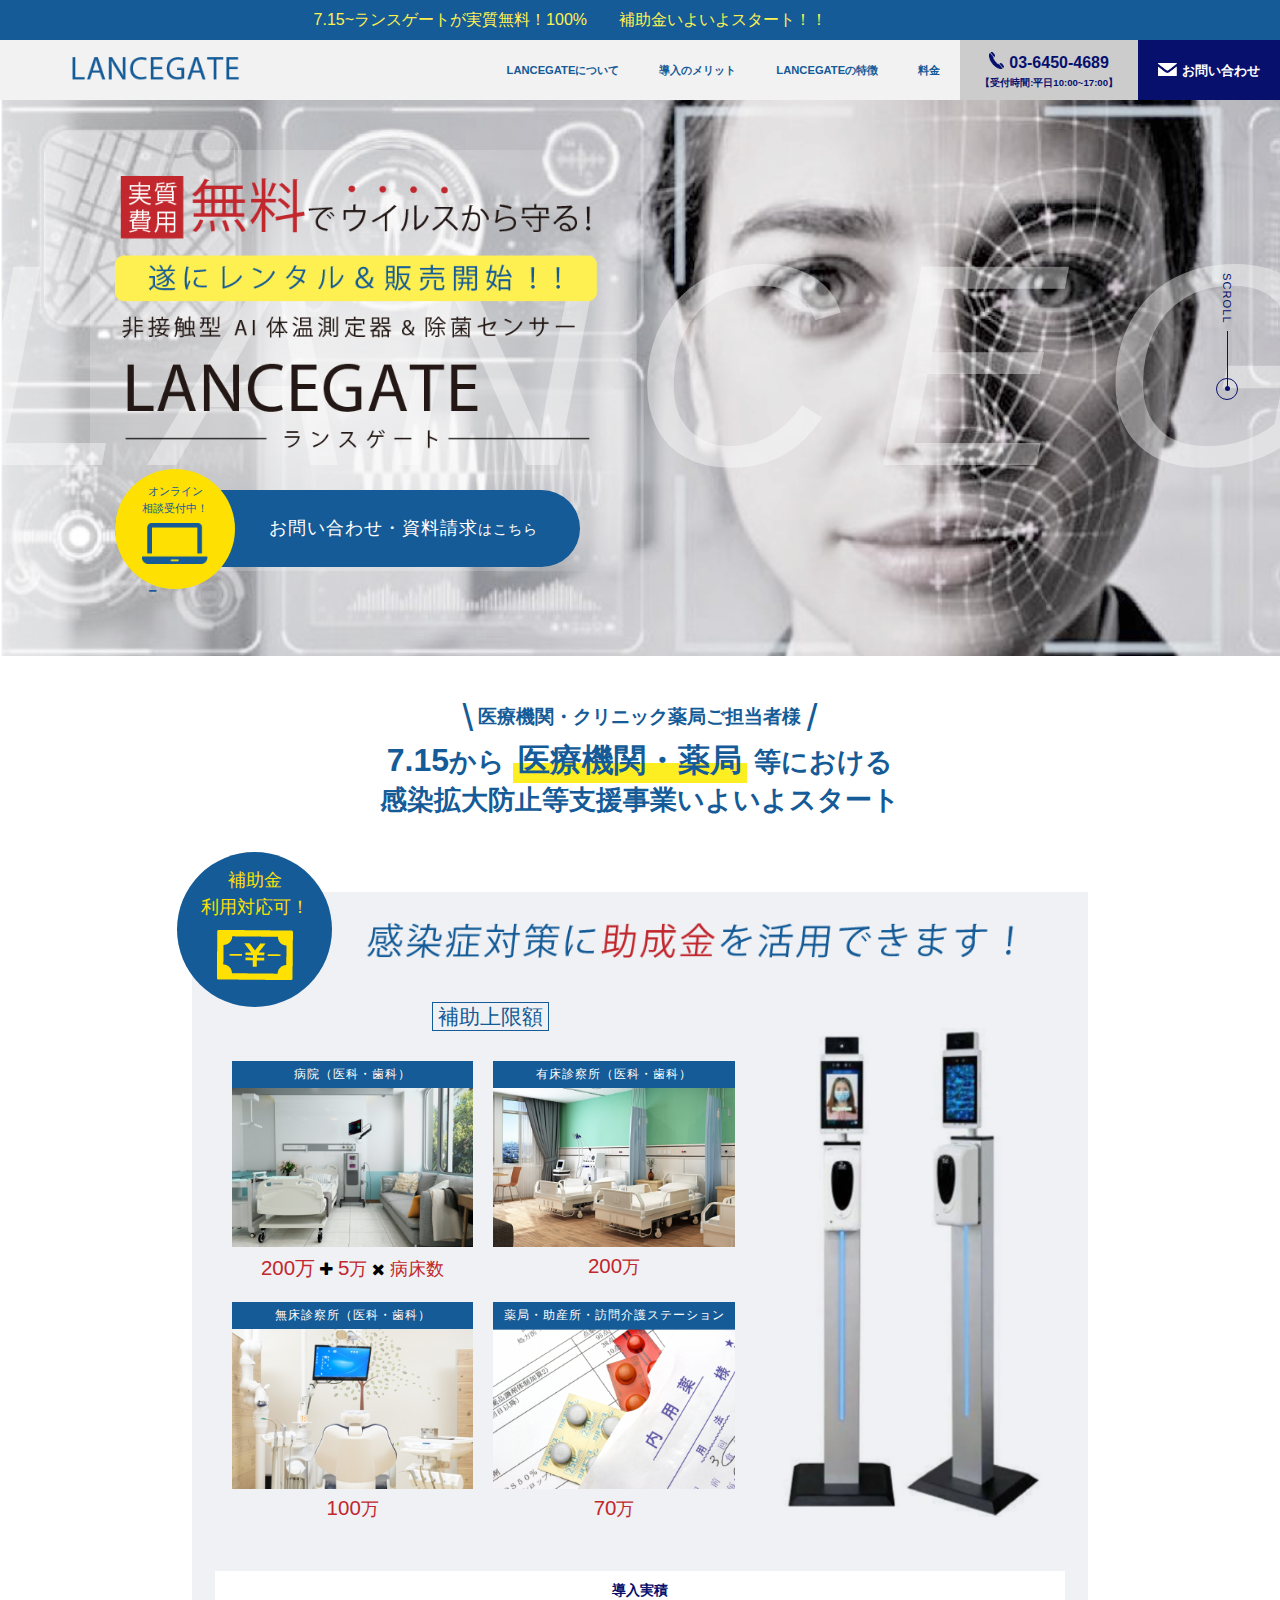
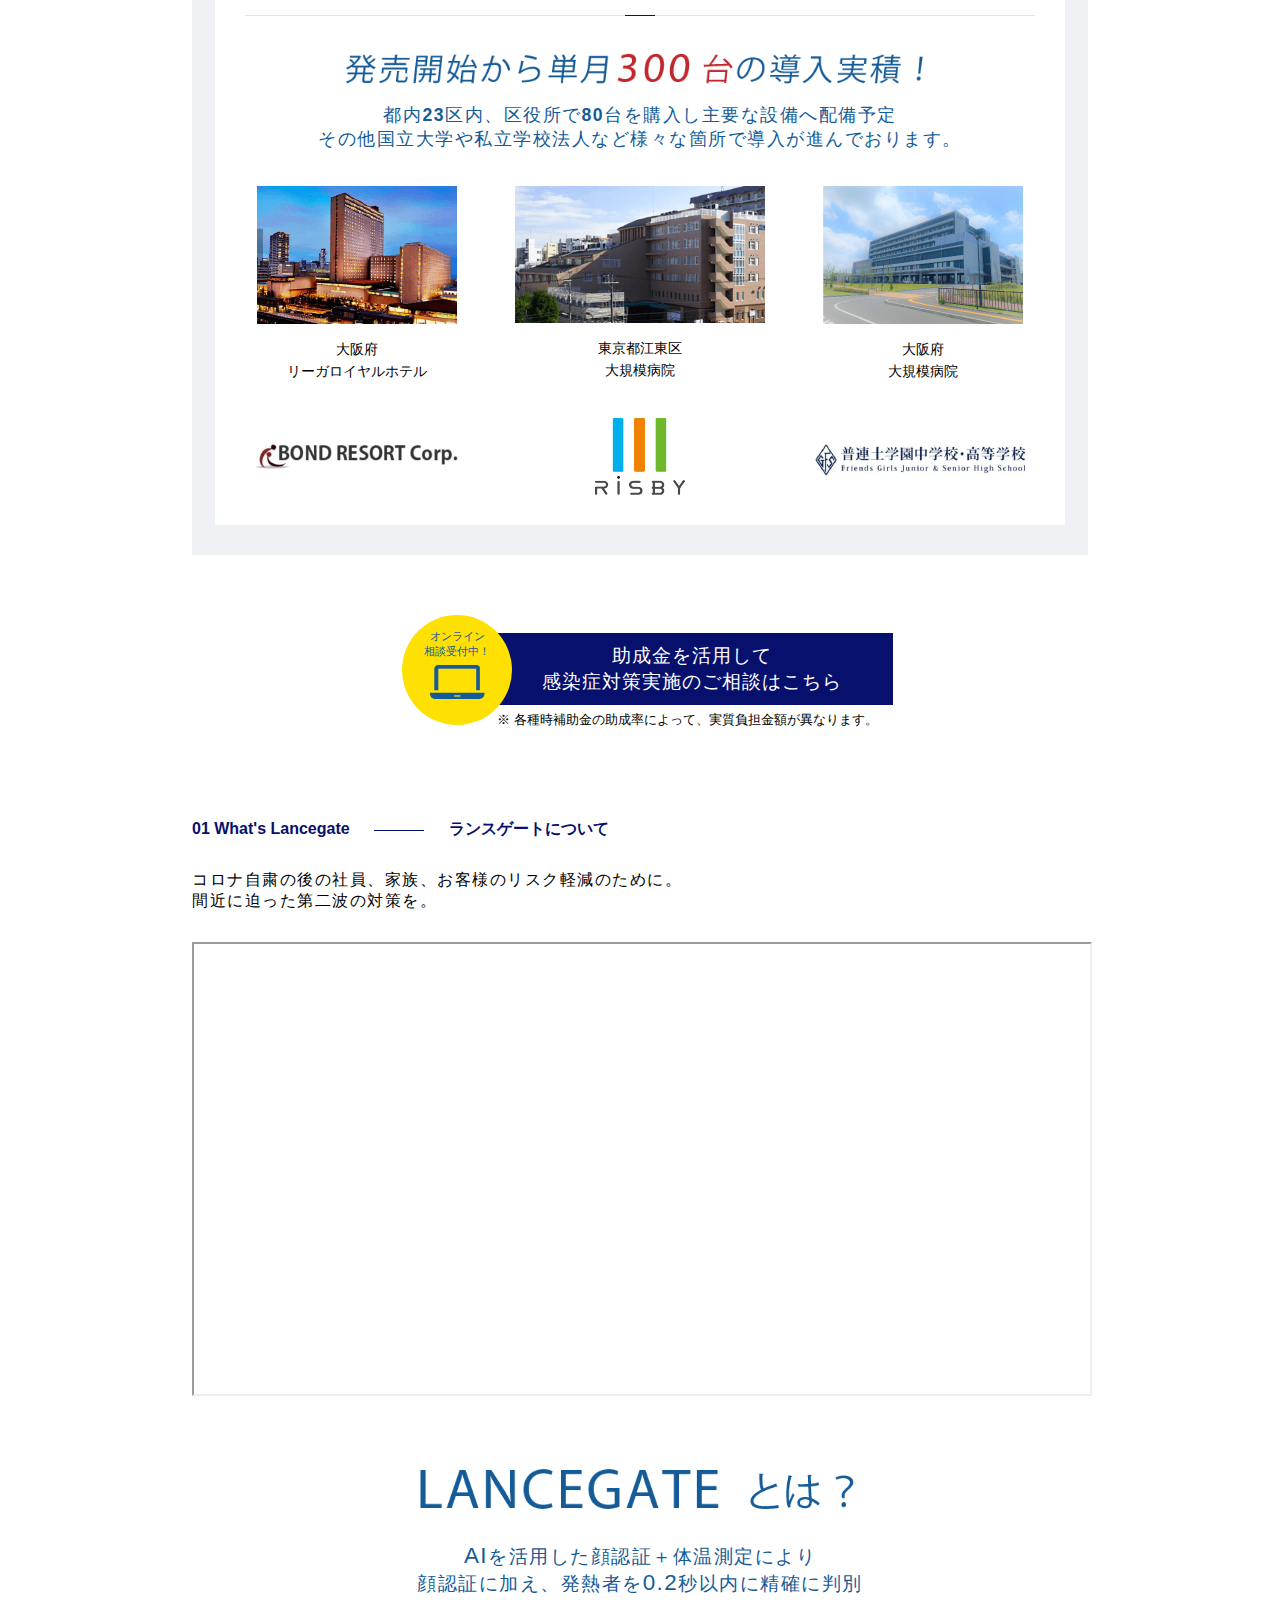
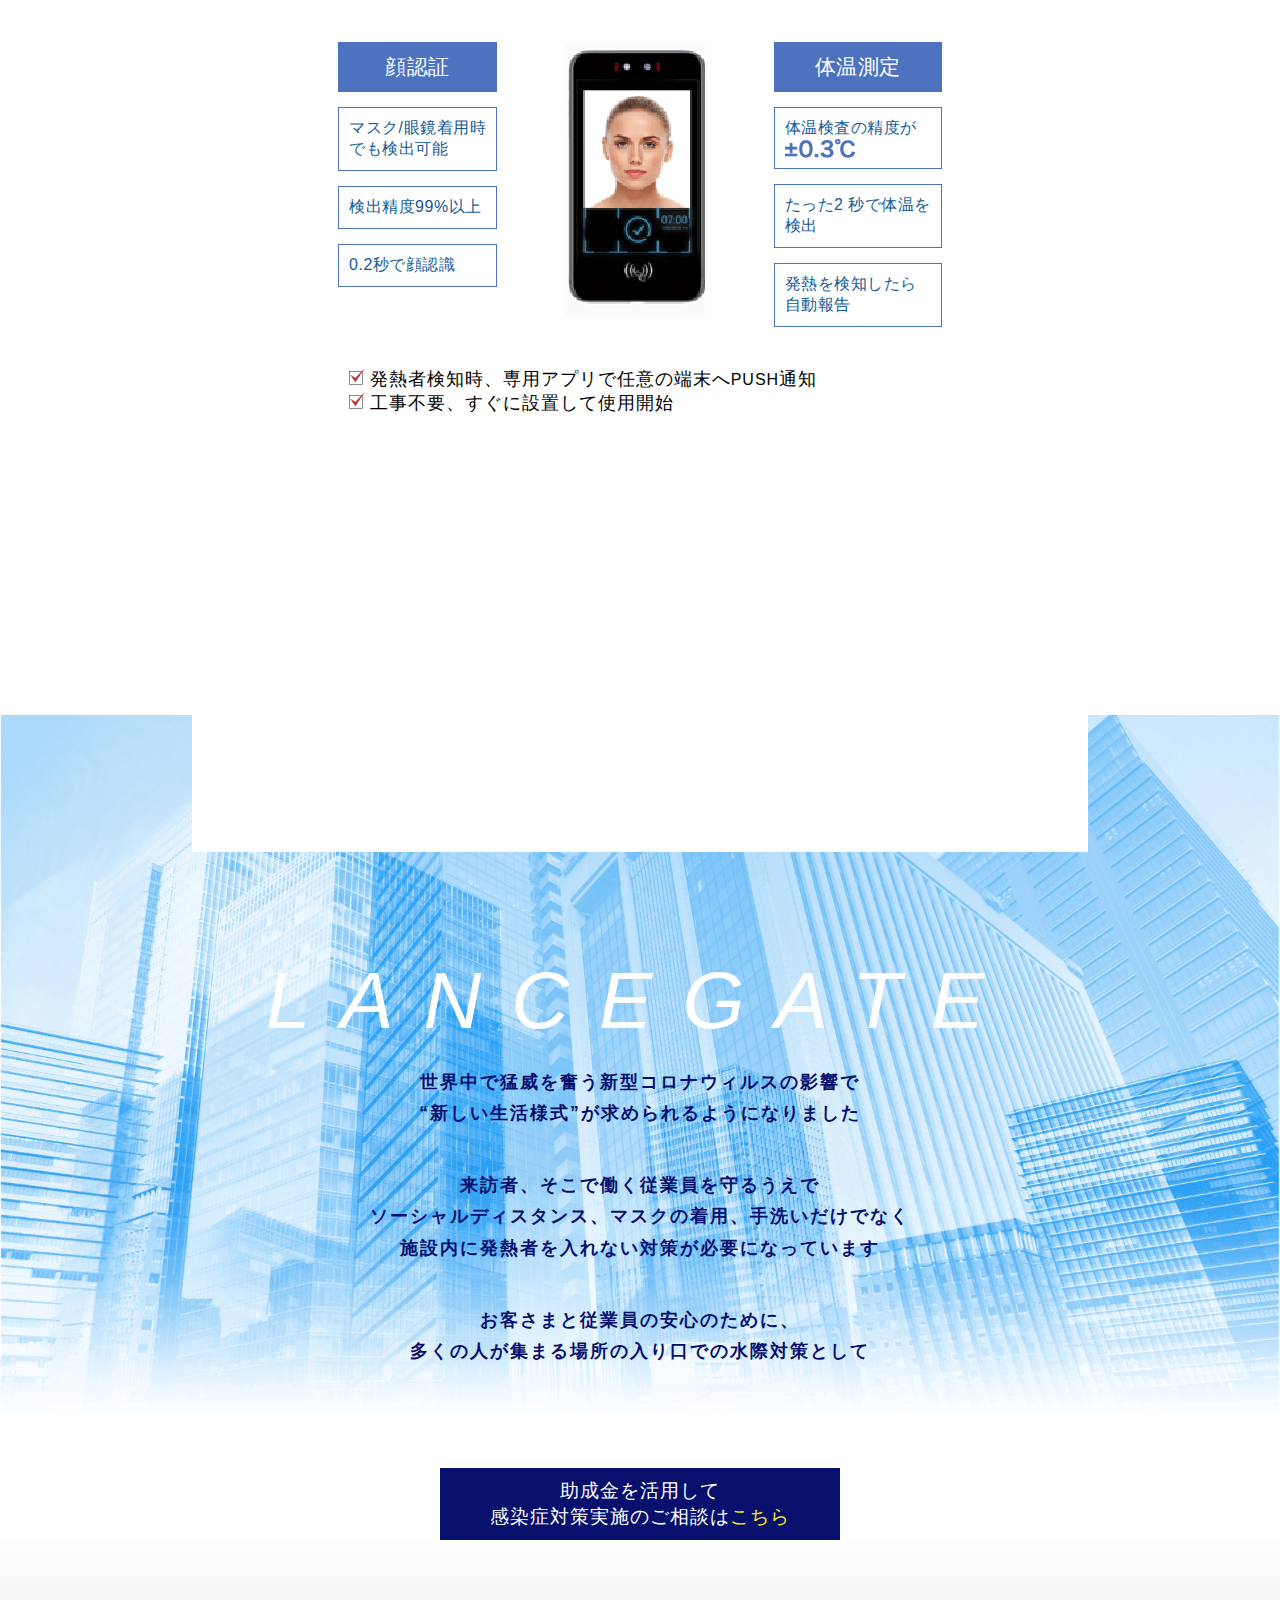
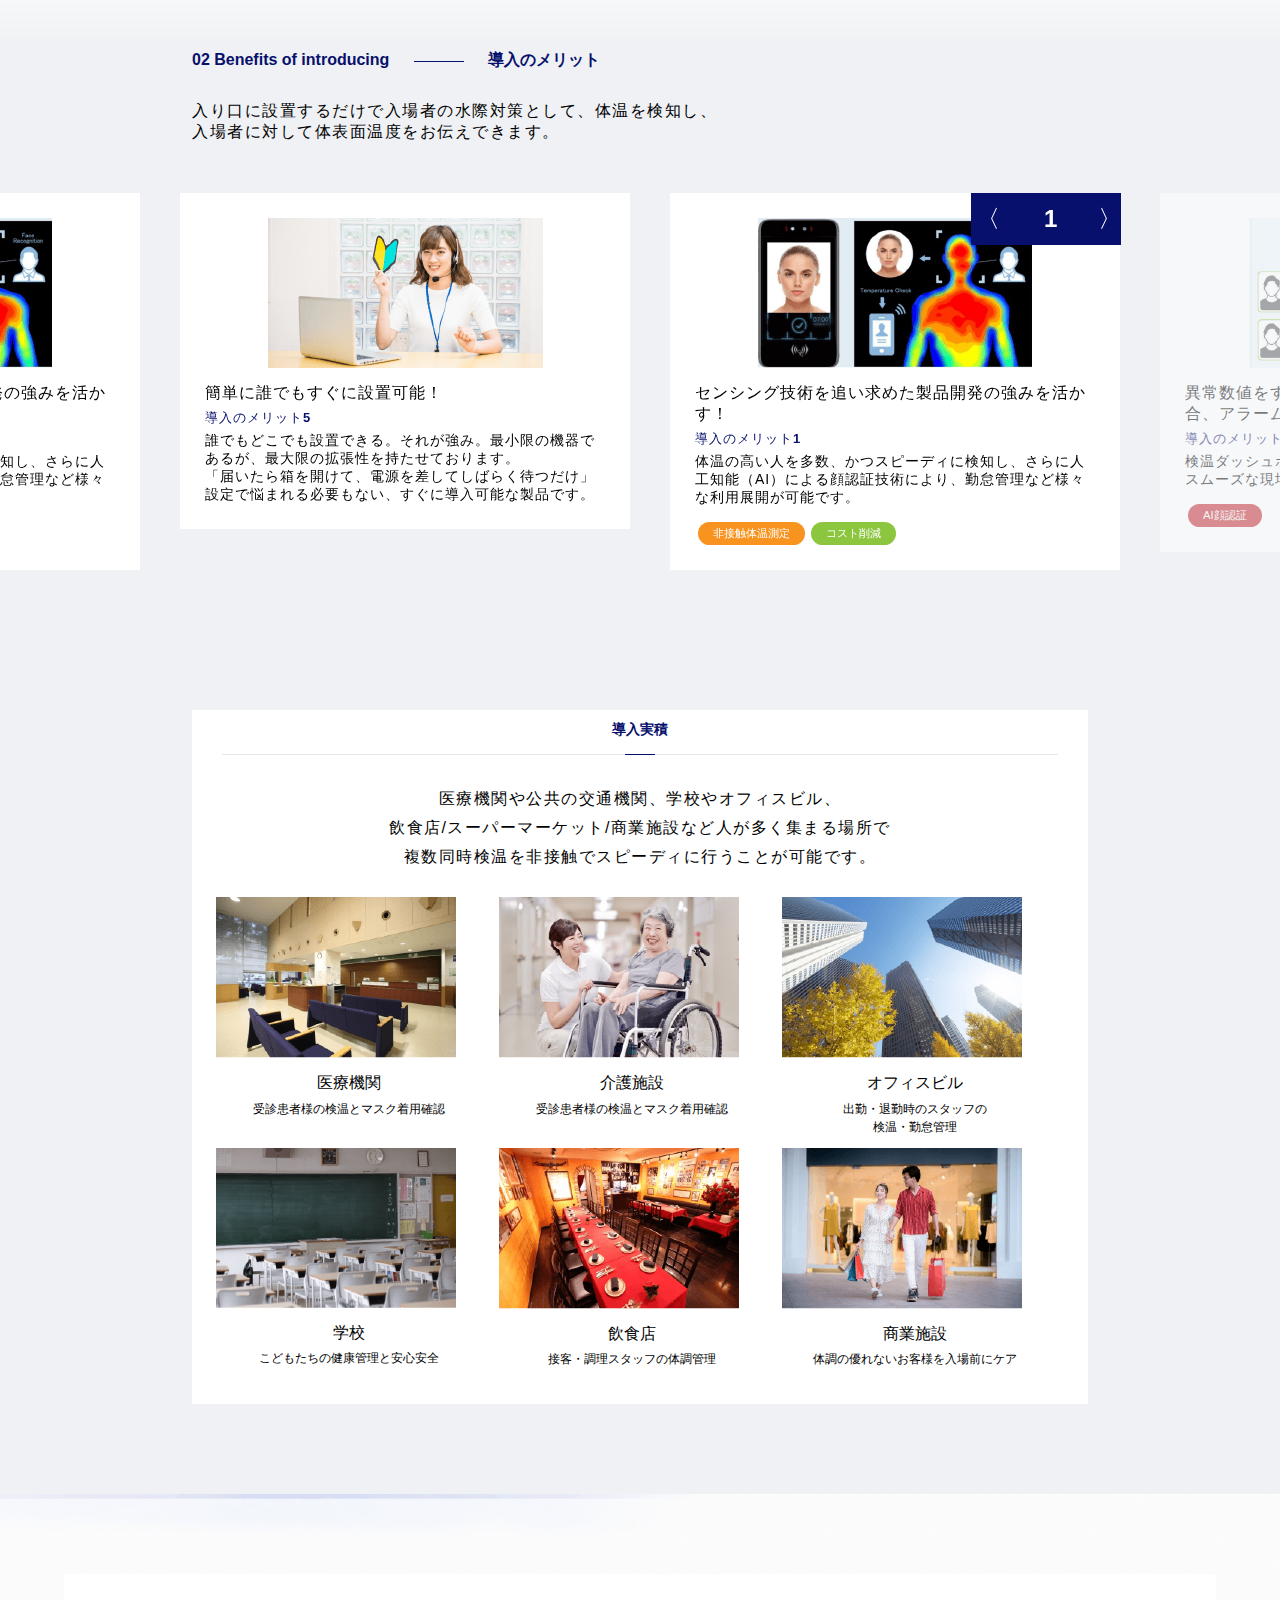
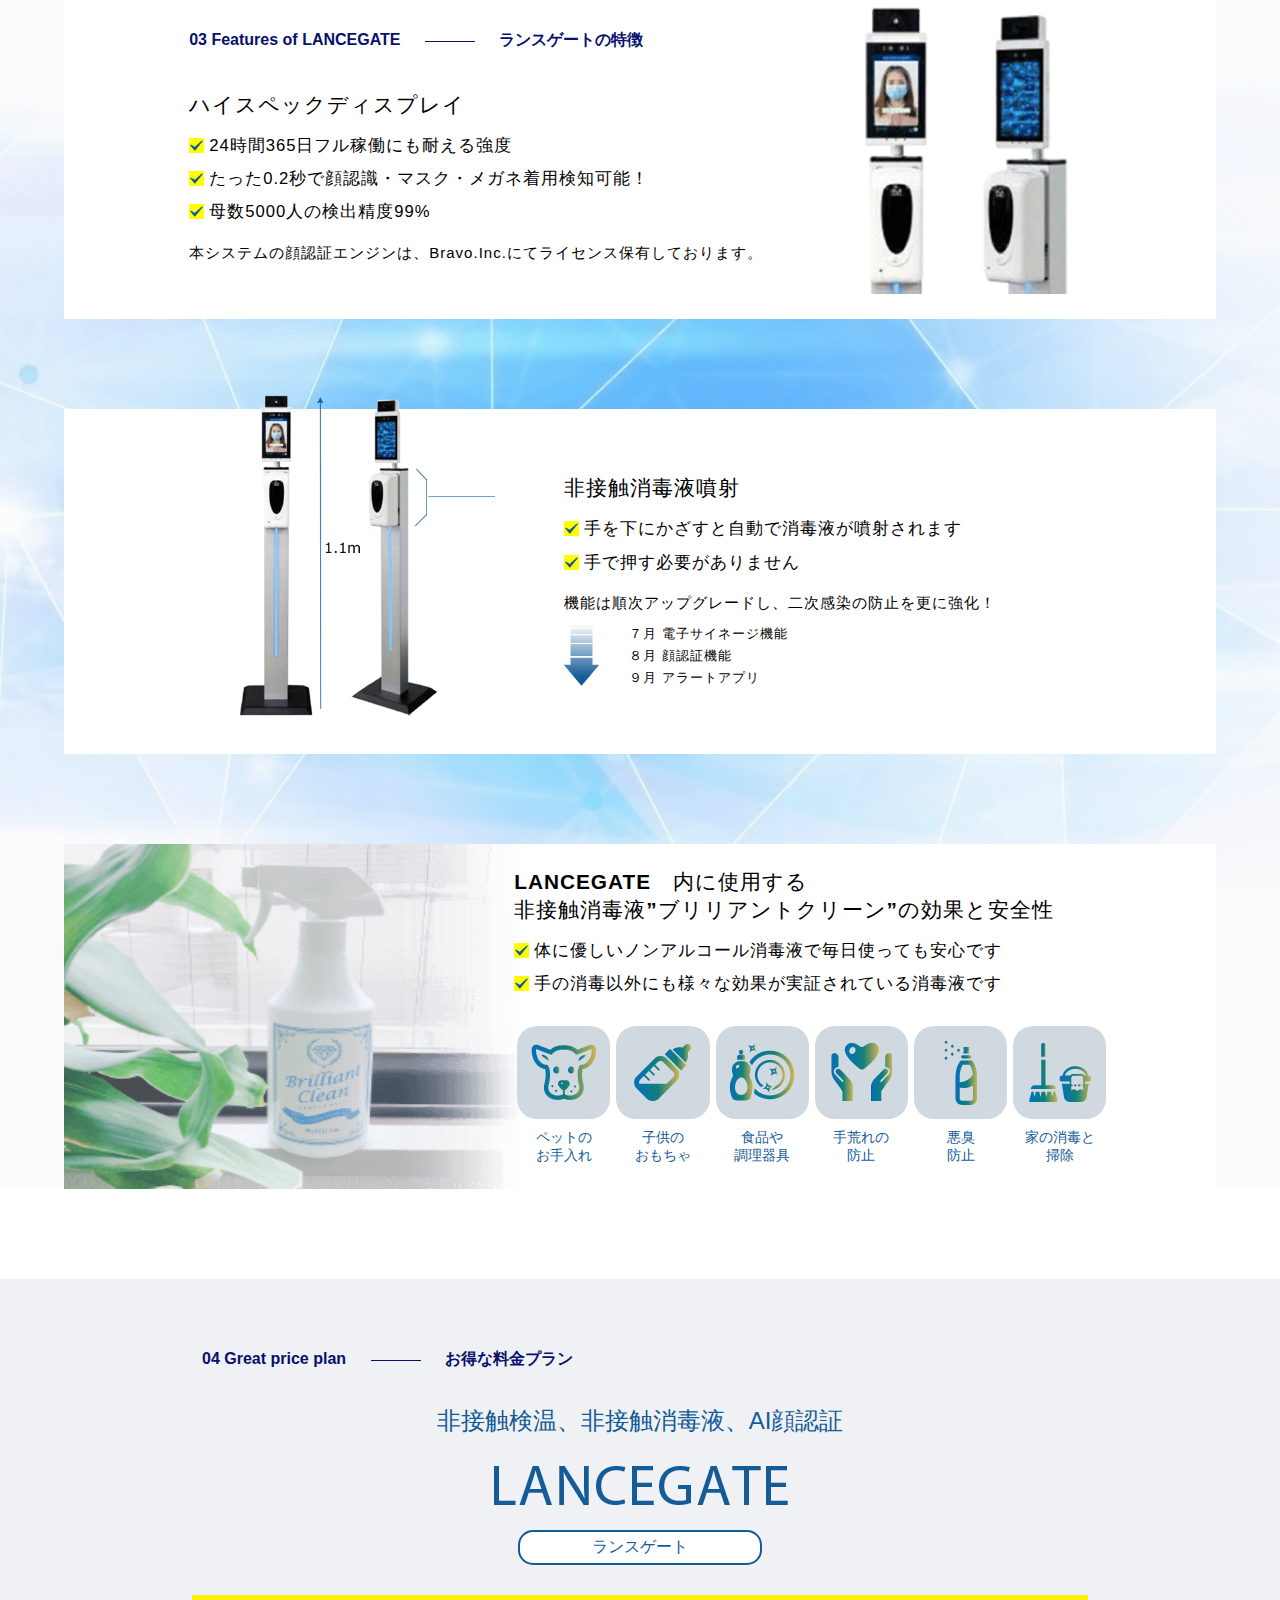
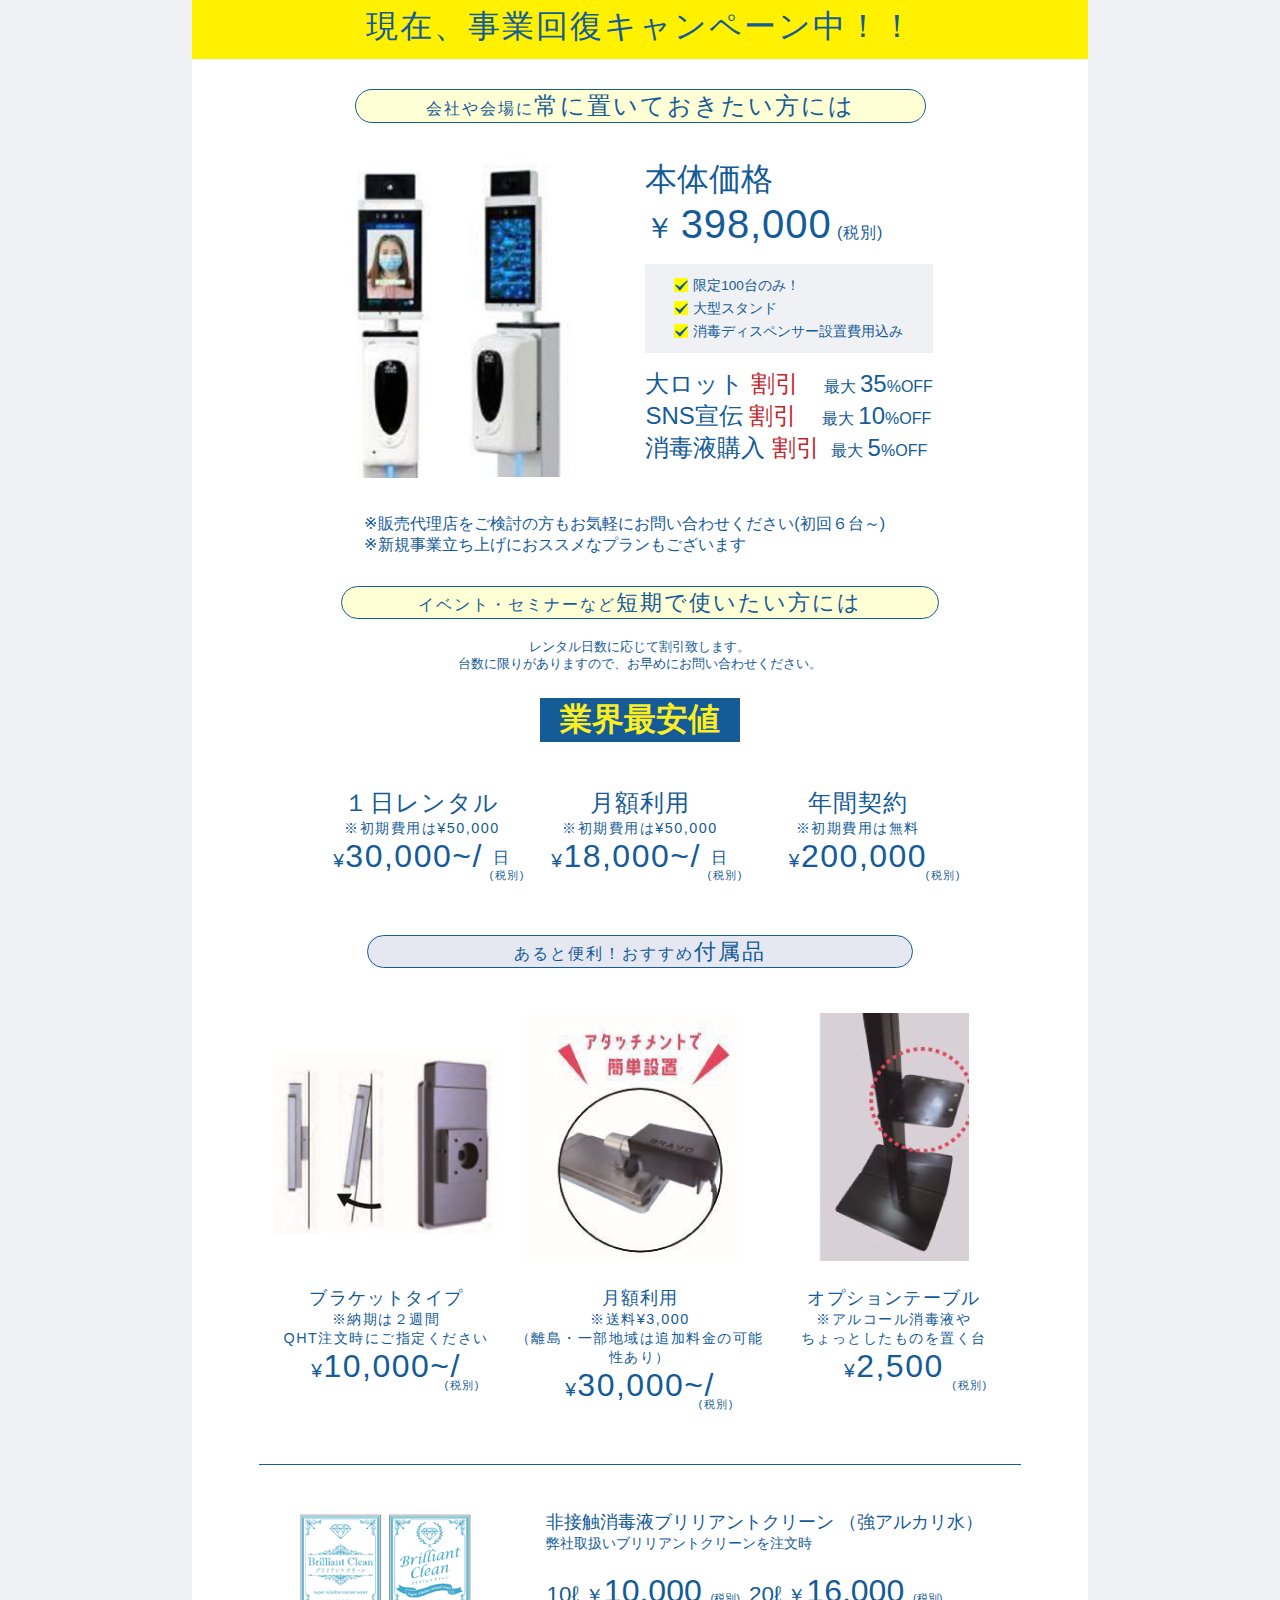
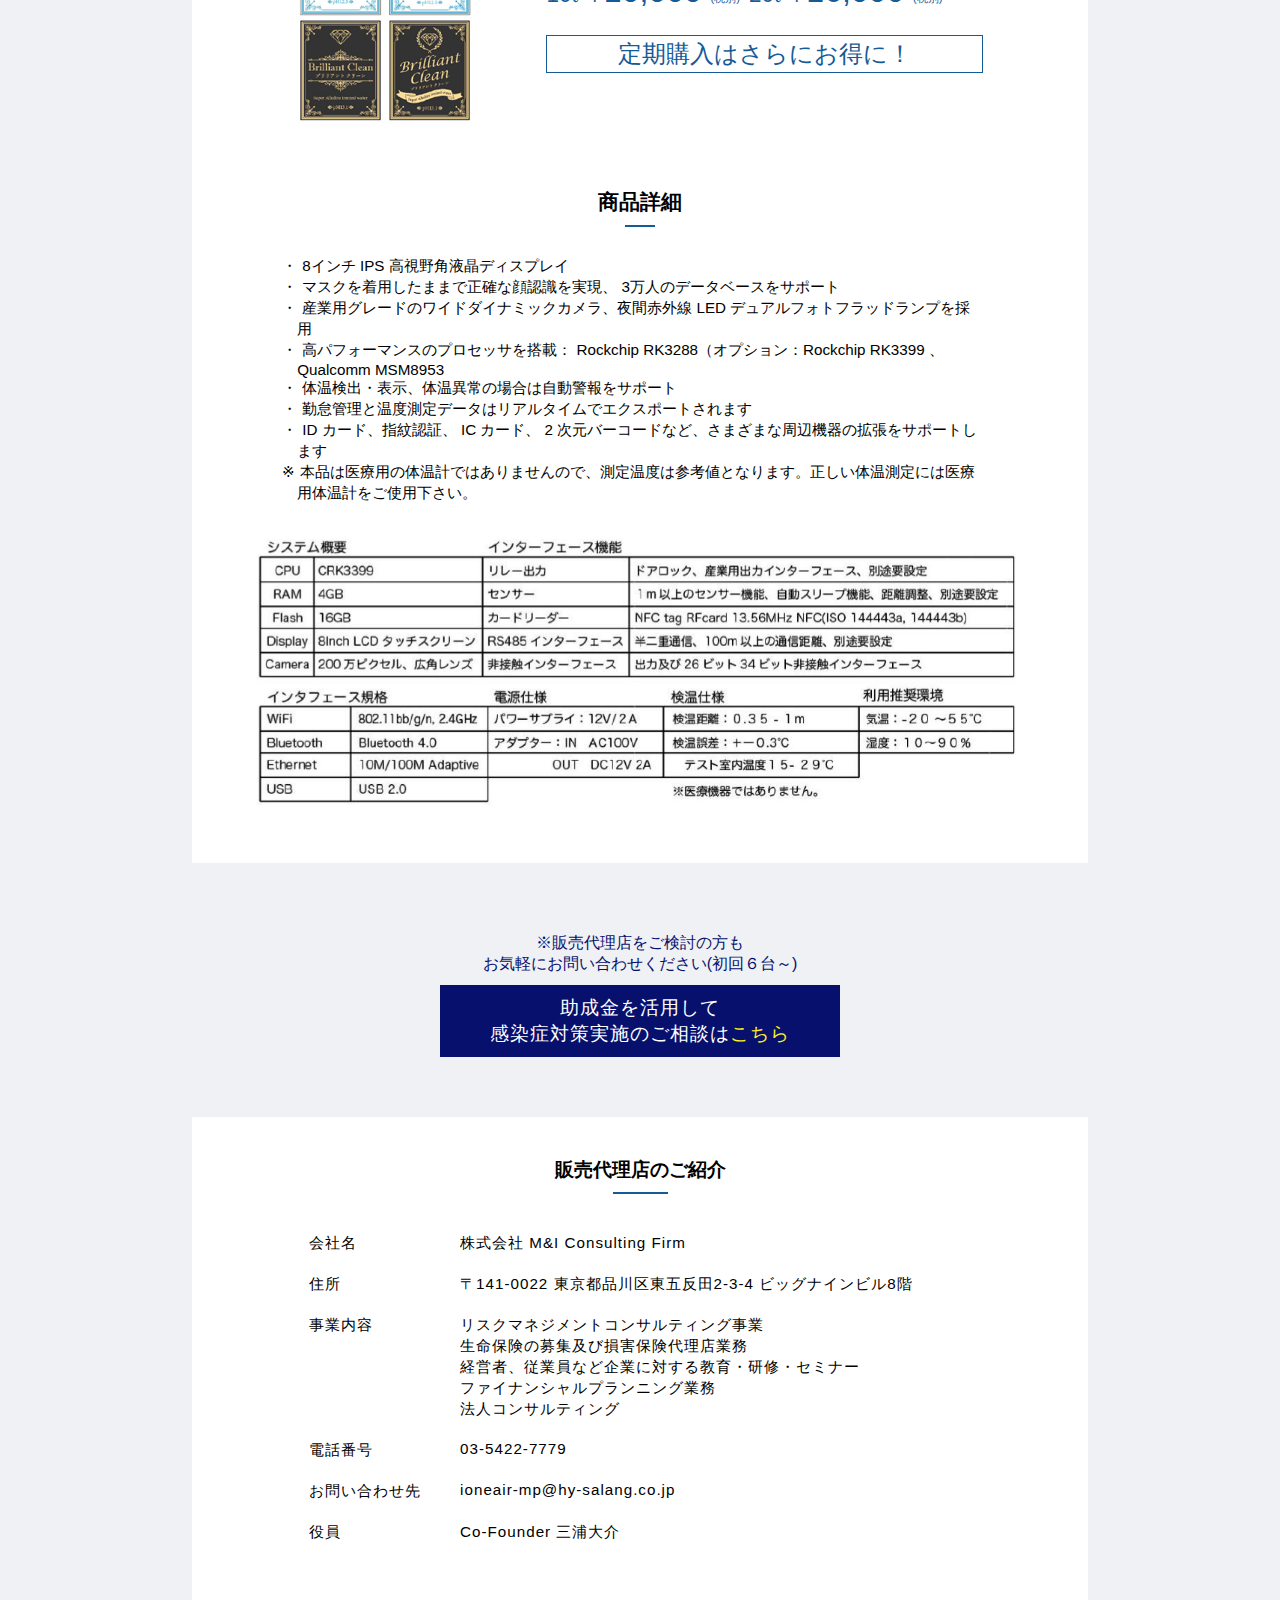
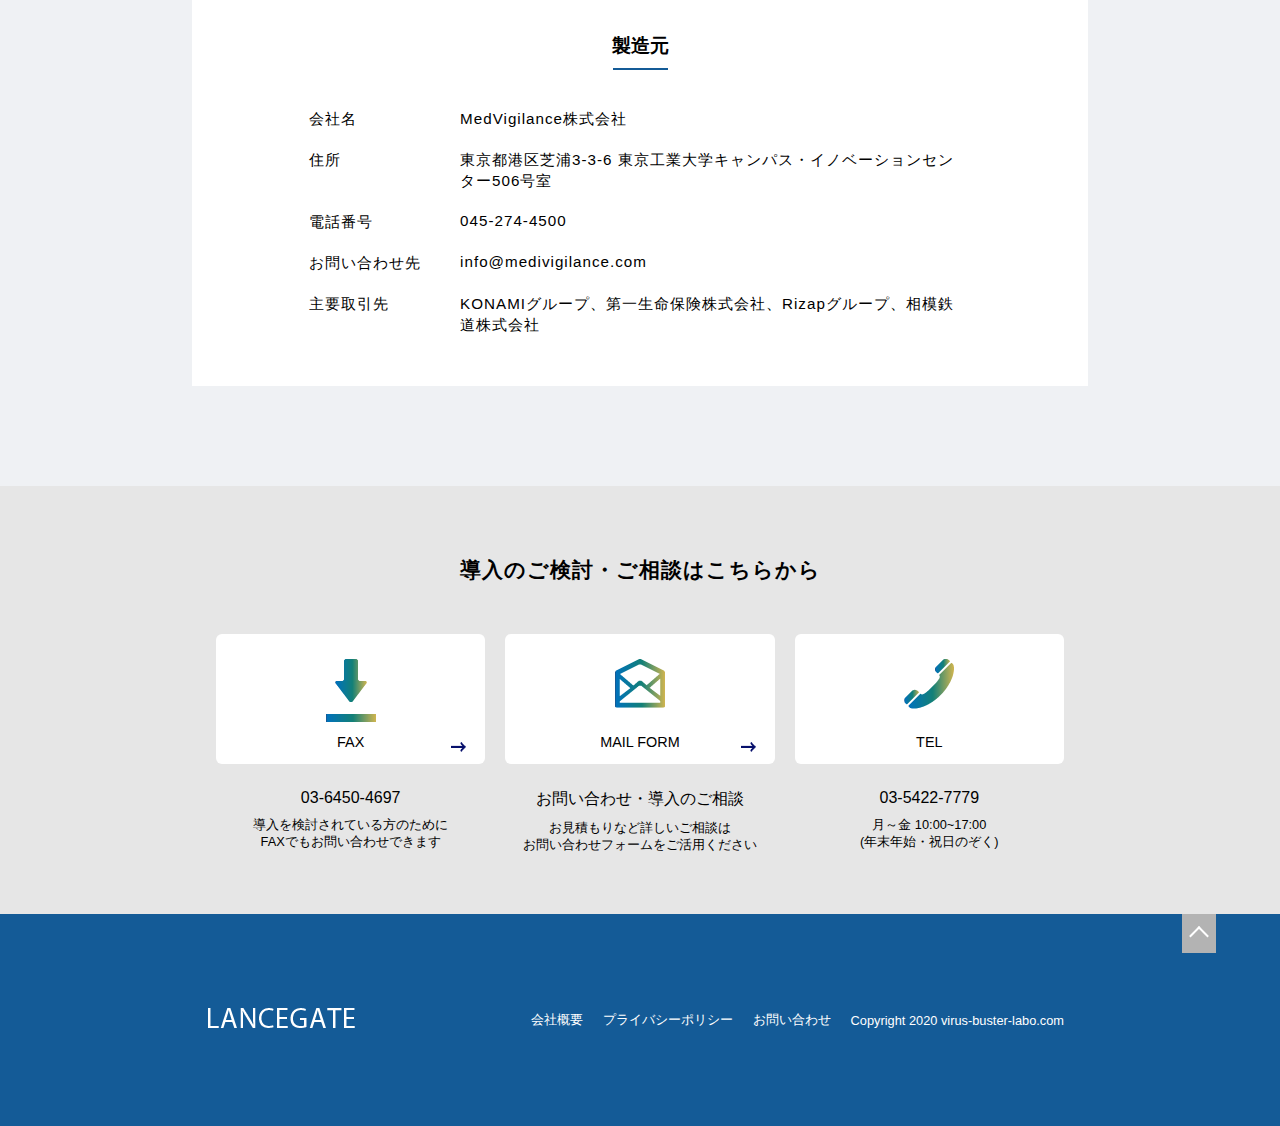
==== commit 40d86d19: "overall changes" ====
--- a/Lancegate/index.html
+++ b/Lancegate/index.html
@@ -5,6 +5,7 @@
 <meta http-equiv="X-UA-Compatible" content="IE=edge">
 <title>Lancegate</title>
 <meta name="viewport" content="width=device-width, initial-scale=1">
+<meta name="format-detection" content="telephone=no">
 <meta name="description" content="" />
 <meta name="keywords" content="" />
 <meta name="author" content="" />
@@ -32,34 +33,21 @@
         </div>
     </div>
     <header class="nav-wrapper">
-        <!-- <div class="company-logo"><img src="images/logo_top.png" alt="logo"></div>
-        <nav>
-            <ul class="menu">
-                <li>
-                    <a href="">LANCEGATEについて</a>
-                </li>
-                <li>
-                    <a href="">導入のメリット</a>
-                </li>
-                <li>
-                    <a href="">LANCEGATEの特徴</a>
-                </li>
-                <li>
-                    <a href="">料金</a>
-                </li>
-                <li>
-                    <a href="">03-6450-4689</a>
-                </li>
-                <li>
-                    <a href="">お問い合わせ</a>
-                </li>
-            </ul>
-        </nav> -->
         <nav class="navbar">
-            <span class="navbar-toggle" id="js-navbar-toggle">
+            <a href="#" class="logo"><img src="./images/logo_top.png" alt="logo"></a>
+            <!-- <span class="navbar-toggle" id="js-navbar-toggle">
                     <i class="fas fa-bars"></i>
+            </span> -->
+            <span class="sub-nav__wrap">
+                <ul class="sub-nav" id="js-menu">
+                    <li>
+                        <a href="tel:03-6450-468"><img src="./images/icon-tel.png" alt=""></a>
+                    </li>
+                    <li>
+                        <a href="#"><img src="./images/icon-mail.png" alt=""></a>
+                    </li>
+                </ul>
             </span>
-            <a href="#" class="logo"><img src="./images/logo_top.png" alt="logo"></a>
             <ul class="main-nav" id="js-menu">
               <li>
                 <a href="#lancegate-about" class="nav-links">LANCEGATEについて</a>
@@ -71,11 +59,10 @@
                 <a href="#lancegate-features" class="nav-links">LANCEGATEの特徴</a>
               </li>
               <li>
-                <a href="#lancegate-price" class="nav-links">料金</a>
+                <a href="#lancegate-prices" class="nav-links">料金</a>
               </li>
               <li>
                 <a href="#lancegate-tel" class="nav-links">03-6450-4689<span>【受付時間:平日10:00~17:00】</span></a>
-                
               </li>
               <li>
                 <a href="#lancegate-mail" class="nav-links">お問い合わせ</a>
@@ -102,26 +89,7 @@
                     <div class="top-left__keyframe__inner--img">
                         <img src="./images/keyframe_img.png" alt="">
                     </div>
-                    <!-- <div class="row-one">
-                        <p class="row-one__text white">
-                            <span>実質</span>
-                            <span>費用</span>
-                        </p>
-                        <p class="row-one__text red">無料</p>
-                        <p class="row-one__text black">でウイルスから守る</p>
-                    </div>
-                    <div class="row-two">
-                        <p class="row-two__text">遂にレンタル＆販売開始 ！！</p>
-                    </div>
-                    <div class="row-three">
-                        <p class="row-three__text">非接触型 AI体温測定器&除菌センサー</p>
-                    </div>
-                    <div class="row-four">
-                        <p class="row-four__text">LANCEGATE</p>
-                    </div>
-                    <div class="row-five">
-                        <p class="row-five__text">ランスゲート</p>
-                    </div> -->
+                    
                     <div class="row-six">
                         <a href="#">
                         <div class="row-six__btn">
@@ -149,6 +117,15 @@
 
     <div id="scroll-second" class="content-wrapper">
         <section class="med-clinic">
+            <div class="row-six__sp">
+                <a href="#">
+                <div class="row-six__btn">
+                    <p class="row-six__btn__text">オンライン</br>相談受付中！</p>
+                    <img src="./images/icon-laptop.png" alt="">
+                </div>
+                <p class="row-six__text">お問い合わせ・資料請求<span>はこちら</span></p>
+                </a>
+            </div>
             <div class="med-clinic__title">
                 <h3><span>\</span> 医療機関・クリニック薬局ご担当者様 <span>/</span></h3>
                 <p><span class="med-clinic__title--numeric">7.15</span>から
@@ -274,7 +251,7 @@
         <section class="information">
             <div class="description-block">
                 <span id="lancegate-about" class="nav-id__scroll"></span>
-                <h4>01 What's Lancegate <span></span> ランスゲートについて</h4>
+                <h4>01 What's Lancegate <span></span> <br class="line-break__sp">ランスゲートについて</h4>
                 <p>コロナ自粛の後の社員、家族、お客様のリスク軽減のために。</br>
                     間近に迫った第二波の対策を。
                 </p>
@@ -409,8 +386,8 @@
         <section class="content-slider__wrapper">
             <div class="slider-heading">
                 <span id="lancegate-benefits" class="nav-id__scroll"></span>
-                <h4>02 Benefits of introducing <span></span> 導入のメリット</h4>
-                <p>入り口に設置するだけで入場者の水際対策として、体温を検知し、</br>
+                <h4>02 Benefits of introducing <span></span> <br class="line-break__sp">導入のメリット</h4>
+                <p>入り口に設置するだけで入場者の水際対策として、体温を検知し、<br class="line-break__pc">
                     入場者に対して体表面温度をお伝えできます。
                 </p>
             </div>
@@ -561,8 +538,8 @@
                 <h4>導入実積</h4>
                 <p class="product-intro__content--text">
                     医療機関や公共の交通機関、学校やオフィスビル、</br>
-                    飲食店/スーパーマーケット/商業施設など人が多く集まる場所で</br>
-                    複数同時検温を非接触でスピーディに行うことが可能です。
+                    飲食店/スーパーマーケット/商業施設など人が多く集<br class="line-break__sp">まる場所で<br class="line-break__pc">
+                    複数同時検温を非接触でスピーディに行うこ<br class="line-break__sp">とが可能です。
                 </p>
                 <div class="product-intro__content__row">
                     <div class="product-intro__col intro-col">
@@ -580,8 +557,6 @@
                         <p class="intro-col__title">オフィスビル</p>
                         <p class="intro-col__text">出勤・退勤時のスタッフの</br>検温・勤怠管理</p>
                     </div>
-                </div>
-                <div class="product-intro__content__row">
                     <div class="product-intro__col intro-col">
                         <img src="./images/product_intro4.png" alt="">
                         <p class="intro-col__title">学校</p>
@@ -607,7 +582,7 @@
                         <div class="description-col__left">
                             <div class="description-heading">
                                 <span id="lancegate-features" class="nav-id__scroll"></span>
-                                <h4>03 Features of LANCEGATE <span></span> ランスゲートの特徴</h4>
+                                <h4>03 Features of LANCEGATE <span></span> <br class="line-break__sp">ランスゲートの特徴</h4>
                             </div>
                             <h4 class="description-subheading">ハイスペックディスプレイ</h4>
                             <ul class="description-col__list">
@@ -705,7 +680,8 @@
         <section class="campaign-info">
             <div class="campaign-info__top">
                 <div class="campaign-heading">
-                    <h4>03 Features of LANCEGATE <span></span> ランスゲートの特徴</h4>
+                    <span id="lancegate-prices" class="nav-id__scroll"></span>
+                    <h4>04 Great price plan <span></span> <br class="line-break__sp">お得な料金プラン</h4>
                 </div>
                 <div class="campaign-info__top__text">
                     <h4>非接触検温、非接触消毒液、AI顔認証</h4>
@@ -833,7 +809,8 @@
                         <img src="./images/campaign_item5.png" alt="">
                     </div>
                     <div class="price-label__right">
-                        <p class="price-label__right__text--high">非接触消毒液ブリリアントクリーン（強アルカリ水）</p>
+                        <p class="price-label__right__text--high">非接触消毒液ブリリアントクリーン<br class="line-break__sp">
+                            （強アルカリ水）</p>
                         <p class="price-label__right__text--low">弊社取扱いブリリアントクリーンを注文時</p>
                         <p class="price-label__right__text">
                             10ℓ <span class="price-label__right--symbol">￥</span><span class="price-label__right__price">10,000
@@ -871,7 +848,7 @@
                 <div class="contact-btn__circle">
                     <div class="row-six">
                         <a href="#">
-                        <p class="row-six__text">助成金を活用して<br>感染症対策実施のご相談はこちら</p>
+                        <p class="row-six__text">助成金を活用して<br>感染症対策実施のご相談は<span>こちら</span></p>
                         </a>
                     </div>
                 </div>
@@ -922,7 +899,7 @@
                     </div>
                     <div class="manufacturer-text">
                         <p class="manufacturer-text__title">電話番号</p>
-                        <p class="manufacturer-text__info">045－274-4500</p>
+                        <p class="manufacturer-text__info">045-274-4500</p>
                     </div>
                     <div class="manufacturer-text">
                         <p class="manufacturer-text__title">お問い合わせ先</p>
@@ -945,7 +922,13 @@
                                 <img src="./images/icon_fax.png" alt="">
                             </div>
                             <p class="contact-info__area__box__white--text">FAX</p>
-                            <span class="contact-info__area__box__white--arrow">→</span>
+                            <div class="center-con__arrow">
+                                <div class="arrow-wrap">
+                                    <div id="cta-arrow">
+                                        <span class="arrow-right primera-right next-arrow"></span>
+                                    </div>
+                                </div>
+                            </div>
                         </div>
                     </a>
                     <div class="contact-info__area__box__text">
@@ -963,7 +946,13 @@
                                 <img src="./images/icon_email.png" alt="">
                             </div>
                             <p class="contact-info__area__box__white--text">MAIL FORM</p>
-                            <span class="contact-info__area__box__white--arrow">→</span>
+                            <div class="center-con__arrow">
+                                <div class="arrow-wrap">
+                                    <div id="cta-arrow">
+                                        <span class="arrow-right primera-right next-arrow"></span>
+                                    </div>
+                                </div>
+                            </div>
                         </div>
                     </a>
                     <div class="contact-info__area__box__text">
@@ -975,7 +964,7 @@
                     </div>
                 </div>
                 <div class="contact-info__area__box">
-                    <a href="#">
+                    <a href="tel:03-6450-468">
                         <div class="contact-info__area__box__white">
                             <div class="contact-info__area__box__white--img">
                                 <img src="./images/icon_phone.png" alt="">
@@ -1002,16 +991,18 @@
             <img src="./images/logo_footer_img.png" alt="">
         </div>
         <div class="footer-set__content">
-            <p class="footer-set__content__item">
+            <div class="footer-content__block">
+                <p class="footer-set__content__item">
                 <a href="#">会社概要</a>
-            </p>
-            <p class="footer-set__content__item">
-                <a href="#">プライバシーポリシー</a>
-            </p>
-            <p class="footer-set__content__item">
-                <a href="#">お問い合わせ</a>
-            </p>
-            <p class="footer-set__content__item">
+                </p>
+                <p class="footer-set__content__item">
+                    <a href="#">プライバシーポリシー</a>
+                </p>
+                <p class="footer-set__content__item">
+                    <a href="#">お問い合わせ</a>
+                </p>
+            </div>
+            <p class="footer-set__content__item footer-set__content__item--copyright">
                 Copyright 2020 virus-buster-labo.com
             </p>
         </div>
--- a/Lancegate/css/style.css
+++ b/Lancegate/css/style.css
@@ -58,12 +58,14 @@
   /* font-size: 22px; */
   margin-top: 10px;
   margin-left: 70px;
+  max-width: 170px;
+}
+.nav-wrapper .logo img {
+  max-width: 100%;
 }
 
 .nav-wrapper .navbar-toggle {
-  position: absolute;
-  top: 10px;
-  right: 20px;
+  position: relative;
   cursor: pointer;
   color: rgba(255, 255, 255, 0.8);
   font-size: 24px;
@@ -72,8 +74,47 @@
 .nav-wrapper .active {
   display: block;
 }
-
-@media screen and (min-width: 768px) {
+.sub-nav__wrap {
+  display: none;
+}
+.sub-nav  {
+  display: flex;
+  justify-content: flex-end;
+}
+.sub-nav li {
+  list-style: none;
+  padding: 17px 18px;
+}
+.sub-nav li:nth-child(1) {
+  background-color: #CCCCCC;
+}
+.sub-nav li:nth-child(2) {
+  background-color: #07106C;
+}
+/* .sub-nav li:nth-child(1)::before {
+  background-image: url(../images/icon-tel.png);
+  background-size: 100%;
+  display: inline-block;
+  width: 15px;
+  position: relative;
+  top: 2px;
+  background-repeat: no-repeat;
+  height: 18px;
+  content: "";
+}
+.sub-nav li:nth-child(2)::before {
+  background-image: url(../images/icon-mail.png);
+  background-size: 100%;
+  display: inline-block;
+  width: 20px;
+  position: relative;
+  top: 4px;
+  background-repeat: no-repeat;
+  height: 14px;
+  content: "";
+} */
+
+@media screen and (min-width: 740px) {
   .nav-wrapper .navbar {
     display: flex;
     justify-content: space-between;
@@ -106,16 +147,27 @@
   }
   .nav-wrapper .main-nav li:nth-child(5) {
     background-color: #CCCCCC;
+    transition: 0.4s;
+    display: table;
+  }
+  .nav-wrapper .main-nav li:nth-child(5):hover {
+    background-color: #afafaf;
   }
   .nav-wrapper .main-nav li:nth-child(5) a {
     font-size: 1rem;
     font-weight: bold;
     line-height: 1.6;
     color: #07106C;
+    text-decoration: none;
+    display: table-cell;
+    width: 100%;
+    height: 100%;
+    vertical-align: middle;
   }
   .nav-wrapper .main-nav li:nth-child(5) a span {
     display: block;
-    font-size: 0.6rem
+    font-size: 0.6rem;
+    color: #07106C;
   }
   .nav-wrapper .main-nav li:nth-child(5) a::before {
     background-image: url(../images/icon-tel.png);
@@ -131,10 +183,20 @@
   }
   .nav-wrapper .main-nav li:nth-child(6) {
     background-color: #07106C;
+    transition: 0.4s;
+    display: table;
+  }
+  .nav-wrapper .main-nav li:nth-child(6):hover {
+    background-color: #02094c;
   }
   .nav-wrapper .main-nav li:nth-child(6) a {
     color: #ffffff;
     font-size: 0.8rem;
+    text-decoration: none;
+    display: table-cell;
+    width: 100%;
+    height: 100%;
+    vertical-align: middle;
   }
   .nav-wrapper .main-nav li:nth-child(6) a::before {
     background-image: url(../images/icon-mail.png);
@@ -153,6 +215,7 @@
     /* margin-left: 40px; */
     padding-left: 20px;
     padding-right: 20px;
+    transition: 0.4s;
   }
 
   .nav-wrapper .logo {
@@ -171,6 +234,7 @@
   .nav-wrapper .nav-links:hover {
     color: #07106C;
   }
+  
 }
 
 .nav-id__scroll {
@@ -184,8 +248,8 @@
   width: 100%;
   /* height: 600px;
   margin-top: 50px; */
-  padding: 80px 0 85px 0;
-  background-image: url(../images/top_img.jpg);
+  padding: 50px 0 85px 0;
+  background-image: url(../images/top_img.png);
   background-position: center center;
   background-repeat: no-repeat;
   background-size: cover;
@@ -203,7 +267,7 @@
   position: absolute;
   z-index: 6;
   right: 5%;
-  top: 56%;
+  top: 50%;
   cursor: pointer;
 }
 .center-con__text {
@@ -255,9 +319,6 @@
 .segunda {
   margin-left: 8px;
 }
-/* .next {
-background-image: url([data-uri]);
-} */
 .next {
   background-image: url(../images/scroll_icon.png);
 }
@@ -306,7 +367,7 @@
   height: 400px;
 }
 .container .top-bg__block .top-bg__block__text .top-bg__block__text--slide {
-  height: 300px;
+  height: 350px;
 }
 .wrapper {
   width: 2000px;
@@ -330,8 +391,12 @@
 
 .container .top-bg__block .top-left__keyframe {
   width: 53%;
-  padding-left: 13vw;
+  padding: 2% 2%;
   line-height: 1.5;
+  margin-left: 7vw;
+  background-image: radial-gradient(rgba(252, 252, 252, 0.7) 10%, rgba(255, 255, 255, 0));
+  background-size: 75% 100%;
+  background-repeat: no-repeat;
 }
 .container .top-bg__block .top-left__keyframe__inner {
   max-width: 72%;
@@ -421,6 +486,9 @@
   margin-left: -90%;
   text-align: right;
 }
+.med-clinic .row-six__sp {
+  display: none;
+}
 .container .top-bg__block .top-left__keyframe .row-six {
   box-sizing: border-box;
   display: inline-block;
@@ -461,7 +529,7 @@
   background-color: #145B97;
   border-radius: 60px;
   position: relative;
-  top: 24px;
+  top: 21px;
   z-index: 4;
   padding: 25px 10px 25px 12vw;
   transition: 0.4s;
@@ -797,6 +865,12 @@
 .information {
   margin-top: 80px;
 }
+.line-break__sp {
+  display: none;
+}
+.line-break__pc {
+  display: block;
+}
 .information .description-block h4 {
   font-size: 1rem;
   font-weight: bold;
@@ -878,7 +952,7 @@
 .information .about-info .about-info__row .about-info__col .about-info__col--text img {
   width: auto;
 }
-.information .about-info .about-info__row .about-info__col .about-info__col--img {
+.information .about-info .about-info__row .about-info__col .about-info__col--img img {
   max-width: 100%;
 }
 .about-info .about-info__check {
@@ -1201,7 +1275,7 @@
   position: absolute;
   z-index: 4;
   background-color: #07106C;
-  padding: 20px 10px;
+  padding: 10px 5px;
   top: 10px;
   right: 159px;
 }
@@ -1265,13 +1339,15 @@
 }
 .product-intro__content__row {
   box-sizing: border-box;
-  width: 90%;
+  width: 96%;
   margin: 10px auto;
-  display: flex;
-  justify-content: space-around;
+  display: block;
 }
 .product-intro__content__row .product-intro__col {
-  padding: 15px;
+  padding: 6px;
+  display: inline-block;
+  width: 31%;
+  vertical-align: top;
 }
 .product-intro__content__row .product-intro__col img {
   max-width: 100%;
@@ -1288,7 +1364,7 @@
   text-align: center;
   padding-top: 7px;
   color: #000000;
-  font-size: 0.9rem;
+  font-size: 0.75rem;
   line-height: 1.5;
 }
 
@@ -1505,8 +1581,8 @@
   width: 18%;
 }
 .description-tips__icons .description-tips__icons--item span {
-  width: 74px;
-  height: 74px;
+  width: 6.5vw;
+  height: 6.5vw;
   display: flex;
   justify-content: center;
   align-items: center;
@@ -1517,6 +1593,7 @@
 }
 .description-tips__icons .description-tips__icons--item span img {
   max-width: 100%;
+  max-height: 100%;
 }
 .description-tips__icons .description-tips__icons--item p {
   font-size: 0.85rem;
@@ -2025,7 +2102,7 @@
   background-color: #ffffff;
   border-radius: 6px;
   text-align: center;
-  padding: 30px;
+  padding: 25px 30px;
   height: 80px;
   position: relative;
   transition: 0.4s;
@@ -2064,6 +2141,74 @@
   margin-top: 10px;
   font-size: 0.8rem;
   color: #000000;
+}
+
+.center-con__arrow {
+  display: flex;
+  align-items: center;
+  justify-content: flex-end;
+  position: relative;
+  right: -24px;
+}
+.arrow-wrap {
+  position: absolute;
+  width: 40px;
+  height: 40px;
+  border-radius: 100%;
+}
+#cta-arrow{
+  width:100%; 
+  cursor: pointer; 
+  position: absolute;
+}
+#cta-arrow .arrow-right{
+  left: 30%;
+}
+.arrow-right {
+  position: absolute;
+  bottom: 0;  
+  margin-left:0px; 
+  width: 15px;
+  height: 11px;
+  background-size: contain; 
+  top:12px;
+}
+.next-arrow {
+background-image: url(../images/arrow_right_blue.png);
+background-repeat: no-repeat;
+background-size: 100%;
+}
+@keyframes bounceAlpha2 {
+0% {opacity: 1; transform: translateX(0px) scale(1);}
+25%{opacity: 0; transform:translateX(10px) scale(0.9);}
+26%{opacity: 0; transform:translateX(-10px) scale(0.9);}
+55% {opacity: 1; transform: translateX(0px) scale(1);}
+}
+.bounceAlpha2 {
+  animation-name: bounceAlpha2;
+  animation-duration:1.4s;
+  animation-iteration-count:infinite;
+  animation-timing-function:linear;
+}
+.arrow-right.primera-right.bounceAlpha2 {
+  animation-name: bounceAlpha2;
+  animation-duration:1.4s;
+  animation-delay:0.2s;
+  animation-iteration-count:infinite;
+  animation-timing-function:linear;
+}
+.contact-info__area__box__white:hover .arrow-right{
+  animation-name: bounceAlpha2;
+  animation-duration:1.4s;
+  animation-iteration-count:infinite;
+  animation-timing-function:linear;
+}
+.contact-info__area__box__white:hover .arrow-right.primera-right{
+  animation-name: bounceAlpha2;
+  animation-duration:1.4s;
+  animation-delay:0.2s;
+  animation-iteration-count:infinite;
+  animation-timing-function:linear;
 }
 
 /* footer styles */
@@ -2100,6 +2245,10 @@
   color: #ffffff;
   padding: 0 10px;
 }
+.footer-content__block {
+  display: flex;
+  justify-content: center;
+}
 .goto-top {
   position: absolute;
   top: 0;
--- a/Lancegate/css/style_sp.css
+++ b/Lancegate/css/style_sp.css
@@ -1,44 +1,88 @@
-@media only screen and (max-width: 768px) {
+@media only screen and (max-width: 740px) {
 
 
   #main-wrapper .promo-block {
-    width: 120%;
+    width: 100%;
   }
   #main-wrapper .promo-block .promo-block__slide {
     width: 120%;
   }
+  .promo-block__slide--text {
+    font-size: 14px;
+  }
   .nav-wrapper .navbar {
-    padding: 10px 5px;
+    display: flex;
+    justify-content: space-between;
   }
   .nav-wrapper .logo {
+    max-width: 145px;
     margin-top: 5px;
     margin-left: 13px;
+    display: flex;
+    align-items: center;
+  }
+  .nav-wrapper .nav-links {
+    text-decoration: none;
+    display: block;
+    width: 100%;
+    height: 100%;
+  }
+  .sub-nav__wrap {
+    display: block;
+  }
+  .sub-nav li a {
+    text-decoration: none;
+    display: block;
+    width: 100%;
+    height: 100%;
+    display: flex;
+    align-items: center;
+  }
+  .sub-nav li:nth-child(1) {
+    width: 25px;
+  }
+  .sub-nav li:nth-child(1) a img {
+    max-width: 100%;
+    max-height: 100%;
+  }
+  .sub-nav li:nth-child(2) {
+    width: 29px;
+  }
+  .sub-nav li:nth-child(2) a img {
+    max-width: 100%;
+    max-height: 100%;
   }
   .list-repeat__item p {
-    font-size: 8rem;
+    font-size: 7.5rem;
   }
   .container .top-bg__block {
     padding: 50px 0 50px 0;
   }
   .container .top-bg__block .top-left__keyframe {
     width: 85%;
-    padding-left: 6vw;
+    margin-left: 6vw;
+    background-image: radial-gradient(rgba(252, 252, 252, 0.7) 25%, rgba(255, 255, 255, 0));
+    background-size: 100% 100%;
   }
   .container .top-bg__block .top-left__keyframe__inner {
     max-width: 100%;
   }
   .container .top-bg__block .top-bg__block__text {
-    height: 180%;
+    height: 180px;
+    top: 85px;
   }
   .container .top-bg__block .top-bg__block__text .top-bg__block__text--slide {
     height: 180px;
   }
-
+  .list-repeat {
+    height: 180px;
+  }
+  .center-con {
+    display: none;
+  }
   .container .top-bg__block .top-left__keyframe .row-six {
     display: none;
   }
-
-
   .product-description .description-wrap {
     width: 95%;
   }
@@ -55,42 +99,1111 @@
   .description-col__right h4 {
     font-size: 17px;
   }
+  .description-col__list .description-col__list--item::before {
+    background-size: 10px 10px;
+    width: 10px;
+    height: 10px;
+  }
   .description-col__list .description-col__list--item {
-    font-size: 15px;
+    font-size: 10px;
+    text-indent: -14px;
+    padding-left: 14px;
   }
   .description-tips__icons .description-tips__icons--item span {
-    width: 40px;
-    height: 40px;
-    border-radius: 14px;
+    width: 38px;
+    height: 38px;
+    border-radius: 9px;
   }
   .description-tips__icons {
     width: 100%;
   }
   .product-description .description-bg {
-    width: 95%;
+    width: 90%;
+    position: relative;
+    margin: 0 auto 25px;
+    height: auto;
   }
   .description-col__bg__img {
     background-size: 105% 100%;
+    background-image: linear-gradient(
+      rgba(255, 255, 255, 0.2), 
+      rgba(255, 255, 255, 0.2)
+    ), url(../images/description_bg.png);
   }
   .description-tips__icons .description-tips__icons--item p {
-    font-size: 11px;
+    font-size: 10px;
+  }
+  .content-wrapper {
+    width: 100%;
+    padding: 0;
+    margin-top: 0;
+  }
+  .med-clinic .row-six__sp {
+    box-sizing: border-box;
+    display: inline-block;
+    margin-left: 20px;
+    margin-top: 30px;
+    width: 78%;
+  }
+  .med-clinic .row-six__sp:after {
+    content: "";
+    display: table;
+    clear: both;
+  }
+  .med-clinic .row-six__sp .row-six__btn {
+    float: left;
+    width: 17%;
+    background-color: #FEE003;
+    border-radius: 50%;
+    width: 90px;
+    height: 90px;
+    text-align: center;
+    position: absolute;
+    z-index: 5;
+  }
+  .med-clinic .row-six__sp .row-six__btn img {
+    width: 43%;
+    padding-top: 19px;
+  }
+  .med-clinic .row-six__sp .row-six__btn .row-six__btn__text {
+    font-size: 11px;
+    position: relative;
+    top: 14px;
+    line-height: 1.4;
+  }
+  .med-clinic .row-six__sp .row-six__text {
+    float: left;
+    width: 80%;
+    color: #ffffff;
+    font-size: 14px;
+    letter-spacing: 1px;
+    background-color: #145B97;
+    border-radius: 60px;
+    position: relative;
+    top: 14px;
+    z-index: 4;
+    margin-left: 5px;
+    padding: 22px 10px 22px 88px;
+    transition: 0.4s;
+  }
+  .med-clinic .row-six__sp .row-six__text:hover {
+    background-color: #07106C;
+  }
+  .med-clinic .row-six__sp .row-six__text span {
+    font-size: 0.9rem;
+    color: #ffffff;
+  }
+  .content-wrapper .med-clinic__title {
+    margin-top: 50px;
+  }
+  .content-wrapper .med-clinic__title h3 {
+    font-size: 14px;
+  }
+  .content-wrapper .med-clinic__title p {
+    font-size: 15px;
+  }
+  .content-wrapper .med-clinic__title p .med-clinic__title--numeric {
+    font-size: 16px;
+  }
+  .content-wrapper .med-clinic__title p .med-clinic__title--bgy {
+    font-size: 18px;
+  }
+  .med-clinic .med-clinic__content {
+    width: 100%;
+    padding: 0 0 15px 0;
+  }
+  .med-clinic .med-clinic__content__icon {
+    width: 68px;
+    height: 68px;
+    left: 10px;
+    top: -16px;
+  }
+  .med-clinic .med-clinic__content__icon .med-clinic__content__icon--text {
+    font-size: 10.5px;
+    line-height: 1.2;
+    top: 11px;
+  }
+  .med-clinic .med-clinic__content__icon img {
+    padding-top: 15px;
+    max-width: 100%;
+    width: 40%;
+  }
+  .med-clinic .med-clinic__content__price .med-clinic__content__price--quote {
+    padding: 20px 5px 5px 72px;
+    width: 73%;
+  }
+  .med-clinic .content-price {
+    padding: 20px 0;
+  }
+  .med-clinic .content-price__col__left {
+    padding: 0;
+    width: 100%;
+  }
+  .med-clinic .content-price__col__left .content-price__left__wrapper .content-price__left__col {
+    width: 44%;
+  }
+  .med-clinic .content-price__col__left .content-price__col__left--title {
+    font-size: 17px;
+    margin-bottom: 10px;
+  }
+  .med-clinic .content-price__left__col .content-price__left__col--text {
+    font-size: 14px;
+  }
+  .med-clinic .content-price__left__col .content-price__left__col--text span {
+    font-size: 15px;
+  }
+  .med-clinic .content-price__left__wrapper .content-price__left__col p:nth-child(1) {
+    font-size: 8px;
+  }
+  .med-clinic .med-clinic__content__company {
+    width: 92%;
+  }
+  .med-clinic .med-clinic__content__company h4 {
+    font-size: 12px;
+    padding: 6px 0 8px;
+  }
+  .med-clinic .med-clinic__content__company .med-clinic__content__company__title {
+    width: 88%;
+    margin-top: 19px;
+  }
+  .med-clinic .med-clinic__content__company .med-clinic__content__company__text {
+    font-size: 10px;
+    letter-spacing: 0px;
+  }
+  .med-clinic .med-clinic__content__company .med-clinic__content__company__text span {
+    font-size: 13px;
+  }
+  .med-clinic__content__company__row .company-col {
+    padding: 1px;
+  }
+  .med-clinic__content__company__row .company-col p {
+    font-size: 10px;
+  }
+  .med-clinic__content__company__logo {
+    padding-bottom: 15px;
+  }
+  .med-clinic__content__company__logo .company-column__middle {
+    padding: 0 6px;
+  }
+  .med-clinic__content__company__logo .company-col img {
+    max-width: 100%;
+  }
+  .content-price__col__right {
+    display: none;
+  }
+  .contact-btn {
+    position: relative;
+  }
+  .contact-btn__circle {
+    width: 100%;
+    margin: 40px auto 40px;
+  }
+  .contact-btn__circle .row-six .row-six__btn {
+    width: 90px;
+    height: 90px;
+  }
+  .contact-btn__circle .row-six .row-six__btn .row-six__btn__text {
+    font-size: 11px;
+    position: relative;
+    top: 14px;
+    line-height: 1.4;
+  }
+  .contact-btn__circle .row-six .row-six__btn img {
+    width: 40%;
+    padding-top: 19px;
+  }
+  .contact-btn__circle .row-six .row-six__text {
+    width: 70%;
+    color: #ffffff;
+    font-size: 14px;
+    text-align: center;
+    letter-spacing: 1px;
+    background-color: #07106C;
+    position: relative;
+    top: 6px;
+    left: 30px;
+    z-index: 4;
+    padding: 18px 10px 18px 59px;
+    transition: 0.4s;
+  }
+  .contact-btn__circle .row-six .row-six__info {
+    font-size: 9px;
+    color: #000000;
+    padding: 17px 0 10px 67px;
+    text-align: center;
+  }
+  .information {
+    margin-top: 50px;
+  }
+  .information .description-block {
+    padding: 0 20px;
+  }
+  .line-break__sp {
+    display: block;
+  }
+  .line-break__pc {
+    display: none;
+  }
+  .information .description-block h4 {
+    font-size: 16px;
+    line-height: 1.7;
+  }
+  .information .description-block p {
+    margin: 15px auto 30px;
+    font-size: 14px;
+  }
+  .information .youtube-wrapper iframe {
+    width: 100%;
+    height: 278px;
+  }
+  .information .about-info {
+    width: 95%;
+  }
+  .information .about-info .about-info__description .about-info__description__heading {
+    width: 75%;
+  }
+  .information .about-info .about-info__description p {
+    padding: 20px 0;
+    font-size: 13px;
+    letter-spacing: 1.3px;
+  }
+  .information .about-info .about-info__row {
+    width: 100%;
+    margin: 0 auto;
+  }
+  .information .about-info .about-info__row .about-info__col .about-info__col--title {
+    font-size: 15px;
+  }
+  .information .about-info .about-info__row .about-info__col p {
+    padding: 5px;
+    font-size: 11px;
+    margin-bottom: 8px;
+  }
+  .information .about-info .about-info__row .about-info__col p span {
+    font-size: 11px;
+  }
+  .information .about-info .about-info__row .about-info__col:nth-child(2) {
+    width: 27%;
+  }
+  .information .about-info .about-info__row .about-info__col .about-info__col--text img {
+    max-width: 100%;
+  }
+  .about-info .about-info__check {
+    width: 95%;
+    margin: 5px auto 20px;
+  }
+  .about-info .about-info__check p img {
+    position: relative;
+    top: 2px;
+  }
+  .about-info .about-info__check p {
+    font-size: 12px;
+  }
+  .about-info .about-info__check p span {
+    font-size: 13px;
   }
 
   .secondary-content  {
     width: 100%;
+    margin-top: 450px;
   }
   .secondary-content .points-text .points-text__title h3 {
     font-size: 38px;
     letter-spacing: 4px;
   }
   .secondary-content .points-text .points-text__normal p {
-    font-size: 15px;
+    font-size: 11px;
     letter-spacing: 1px;
   }
   .secondary-content .points .points-container {
     width: 90%;
+    top: 15px;
+    margin: 0 auto 10px;
   }
   .secondary-content .points-row {
+    width: 100%;
+    display: inline-block;
+    padding: 10px 0 10px;
+    top: -520px;
+  }
+  .secondary-content .points-row .points-row__col {
+    width: 36%;
+    display: inline-block;
+  }
+  .secondary-content .points-row .points-row__col:nth-child(2),
+  .secondary-content .points-row .points-row__col:nth-child(3),
+  .secondary-content .points-row .points-row__col:nth-child(4) {
+    top: 0;
+  }
+  .secondary-content .points-row .points-row__col:nth-child(2) .points-row__icon__bg p {
+    padding-top: 14px;
+  }
+  .secondary-content .points-row .points-row__col .points-row__icon__bg p {
+    font-size: 13px;
+  }
+  .secondary-content .points-row .points-row__col .points-row__col__text .points-row__col__text--large {
+    font-size: 11px;
+  }
+  .secondary-content .points-row .points-row__col .points-row__col__text .points-row__col__text--normal {
+    font-size: 10px;
+  }
+  .secondary-content .points-text .points-text__normal {
+    padding: 10px 0;
+  }
+  .secondary-content .points {
+    padding: 50px 0 110px 0;
+  }
+  .secondary-content .contact-btn__circle .row-six .row-six__text {
+    width: 78%;
+    font-size: 13px;
+    padding: 10px 35px;
+    top: -30px;
+    left: 0;
+    right: 0;
+  }
+  .contact-btn .contact-btn__circle .row-six__text span {
+    font-size: 15px;
+  }
+  .content-slider .slider-heading {
+    width: 90%;
+  }
+  .content-slider .slider-heading h4 {
+    font-size: 16px;
+    line-height: 1.7;
+  }
+  .content-slider .slider-heading p {
+    font-size: 14px;
+  }
+  .content-slider .slide-top__bg {
+    padding: 20px 0 20px 0;
+  }
+  .slider-nav__block {
+    padding: 3px 3px;
+    right: 50px;
+    width: 110px;
+  }
+  .slider-nav__block h3 {
+    font-size: 16px;
+  }
+  .slider-nav__block p {
+    font-size: 15px;
+  }
+  .content-slider .slide-box {
+    padding: 20px;
+  }
+  .content-slider .slide-box__content__text .slide-box__content__text--important {
+    font-size: 14px;
+  }
+  .content-slider .slide-box__content__text .slide-box__content__text--point {
+    font-size: 12px;
+  }
+  .content-slider .slide-box__content__text .slide-box__content__text--info {
+    font-size: 12px;
+  }
+  .content-slider .slide-box__content__text ul li {
+    font-size: 11px;
+  }
+  .product-block .product-intro {
+    padding-top: 35px;
+  }
+  .product-block .product-intro__content {
+    width: 90%;
+    padding-bottom: 10px;
+    margin: 10px auto 65px;
+  }
+  .product-block .product-intro__content h4 {
+    font-size: 12px;
+    padding: 6px 0 8px;
+  }
+  .product-intro__content .product-intro__content--text {
+    font-size: 12px;
+    letter-spacing: 0px;
+    line-height: 1.7;
+    text-align: left;
+    padding-left: 15px;
+  }
+  .product-intro__content__row .product-intro__col {
+    width: 45%;
+    vertical-align: top;
+  }
+  .product-intro__content__row .product-intro__col .intro-col__title {
+    font-size: 12px;
+  }
+  .product-intro__content__row .product-intro__col .intro-col__text {
+    font-size: 8.5px;
+  }
+  .description-heading {
+    padding: 0 0 10px;
+    position: absolute;
+    top: -70px;
+    width: 100%;
+  }
+  .description-heading h4 {
+    font-size: 16px;
+  }
+  .description-col__left .description-subheading {
+    font-size: 16px;
+    padding: 0 0 10px;
+  }
+  .product-description {
+    padding: 0;
+  }
+  .description-col__note {
+    font-size: 11px;
+  }
+  .description-row__one .description-col__left {
+    padding: 0px;
+  }
+  .description-row__one .description-col__right {
+    width: 40%;
+  }
+  .description-tips {
+    padding-left: 8px;
+  }
+  .description-tips__item {
+    font-size: 9px;
+  }
+  .description-row__two .description-col__right {
+    margin: 0 0 0 5px;
+    width: 47%;
+  }
+  .description-chart .chart-img img {
+    max-width: 80%
+  }
+
+  /* campaign-content styles */
+  .campaign-info {
+    background-color: #EFF1F4;
+    padding-bottom: 70px;
+    width: 90%;
+    padding: 0 20px 30px;
+  }
+  .campaign-info .campaign-info__top {
+    width: 94%;
+    margin: 0 auto;
+    padding-top: 70px;
+  }
+  .campaign-heading h4 {
+    font-size: 16px;
+    font-weight: bold;
+    color: #07106C;
+    padding-left: 10px;
+    line-height: 1.7;
+  }
+  .campaign-heading h4 span {
+    display: inline-block;
+    border-bottom: 1px solid #07106C;
+    width: 50px;
+    margin: 0 20px 3px;
+  }
+  .campaign-info__top .campaign-info__top__text {
+    text-align: center;
+    padding-top: 35px;
+  }
+  .campaign-info__top .campaign-info__top__text h4 {
+    font-size: 17px;
+    font-weight: 450;
+    padding-bottom: 5px;
+  }
+  .campaign-info__top .campaign-info__top__text img {
+    max-width: 70%;
+  }
+  .campaign-info__top .campaign-info__top__text .campaign-info__text {
+    width: 40%;
+    margin: 10px auto 0;
+    background-color: #ffffff;
+    padding: 2px 15px;
+    border: 2px solid #145B97;
+    border-radius: 15px;
+  }
+  .campaign-info .contact-btn__circle .row-six .row-six__text {
+    width: 78%;
+    font-size: 13px;
+    padding: 10px 35px;
+    top: 0;
+    left: 0;
+    right: 0;
+  }
+  .campaign-content {
+    width: 100%;
+    margin: 30px auto;
+    padding-bottom: 25px;
+    background-color: #ffffff;
+  }
+  .campaign-content .campaign-content__title {
+    font-size: 16px;
+    font-weight: 450;
+    letter-spacing: 2px;
+    padding: 10px 0;
+    background-color: #FFF100;
+    text-align: center;
+  }
+  .campaign-content__title--text {
+    display: flex;
+    justify-content: center;
+    align-items: center;
+  }
+  .campaign-content__title--text p {
+    text-align: center;
+    font-size: 11px;
+    font-weight: 540;
+    letter-spacing: 2px;
+    background-color: #FFFFD5;
+    border: 1px solid #145B97;
+    border-radius: 25px;
+    margin: 22px 10px 0;
+    padding: 4px 20px;
+  }
+  .campaign-content__title--text span {
+    font-size: 13px;
+  }
+  .campaign-content__block__wrap {
+    width: 95%;
+    margin: 0 auto;
+  }
+  .campaign-content__block_one {
+    box-sizing: border-box;
+    width: 100%;
+    margin: 25px auto;
+    display: flex;
+    justify-content: space-around;
+  }
+  .content-block__one_left {
+    width: 40%;
+    display: flex;
+    align-items: center;
+  }
+  .content-block__one_left img {
+    max-width: 100%;
+  }
+  .content-block__one_right .content-block__one_right--title {
+    font-size: 19px;
+    font-weight: 540;
+    margin-top: 10px;
+  }
+  .content-block__one_right .content-block__one_right--price {
+    font-size: 13px;
+    letter-spacing: 0.9px;
+  }
+  .content-block__one_right .content-block__one_right--price .price-currency {
+    font-size: 16px;
+  }
+  .content-block__one_right .content-block__one_right--price .price-numeric {
+    font-size: 22px;
+    font-weight: 540;
+  }
+  .content-block__one_right__feature {
+    margin-top: 15px;
+    background-color: #EFF1F4;
+    padding: 10px 5%;
+  }
+  .content-block__one_right__feature .content-block__one_right__feature--item {
+    list-style: none;
+    font-size: 12px;
+    line-height: 1.7;
+  }
+  .content-block__one_right__feature .content-block__one_right__feature--item::before {
+    background-image: url(../images/icon-info_check_yellow.png);
+    display: inline-block;
+    width: 10px;
+    position: relative;
+    top: 2px;
+    background-repeat: no-repeat;
+    height: 10px;
+    content: "";
+    margin-right: 4px;
+    background-size: 10px;
+  }
+  .content-block__one_right__discount {
+    margin-top: 10px;
+  }
+  .content-block__one_right__discount .content-block__one_right__discount--item {
+    list-style: none;
+    font-size: 12px;
+  }
+  .content-block__one_right__discount .content-block__one_right__discount--item .discount-text {
+    font-size: 13px;
+  }
+  .content-block__one_right__discount .content-block__one_right__discount--item .discount-red {
+    color: #C1272D;
+    font-size: 14px;
+  }
+  .content-block__one_right__discount .content-block__one_right__discount--item .discount-percentage {
+    font-size: 15px;
+  }
+  .discount-price__text .discount-price__text--normal {
+    margin: 10px auto;
+    font-size: 13px;
+    font-weight: 450;
+    padding-left: 5%;
+  }
+  .discount-price__text .discount-price__text--normal span {
+    text-indent: -14px;
+    font-size: 9px;
+  }
+  .discount-price__text .discount-price__text--normal span::before {
+    content: "※";
+    display: inline-block;
+  }
+  .discount-price__text .discount-price__text--highlighted {
+    text-align: center;
+    font-size: 11px;
+    font-weight: 540;
+    letter-spacing: 2px;
+    background-color: #FFFFD5;
+    border: 1px solid #145B97;
+    border-radius: 25px;
+    width: 98%;
+    margin: 20px auto 0;
+    padding: 4px 1px;
+  }
+  .discount-price__text .discount-price__text--highlighted span {
+    font-size: 12.5px;
+  }
+  .discount-price__text .discount-price__text--sm {
+    margin-top: 20px;
+    font-size: 11px;
+    text-align: center;
+  }
+  .campaign-content__block__wrap .discount-price__rental {
+    text-align: center;
+    margin: 25px auto;
+    width: 100%;
+  }
+  .discount-price__rental {
+    text-align: center;
+    margin: 25px auto;
+    width: 85%;
+  }
+  .discount-price__rental h4 {
+    text-align: center;
+    font-size: 19px;
+    color: #FCEE21;
+    background-color: #145B97;
+    padding: 0 20px;
+    display: inline-block;
+  }
+  .discount-price__rental .discount-price__rental__box {
+    width: 33%;
+    text-align: center;
+  }
+  .discount-price__rental .discount-price__rental__box__wrap {
+    box-sizing: border-box;
+    width: 100%;
+    margin: 28px auto 41px;
+    display: flex;
+    justify-content: space-around;
+  }
+  .discount-price__rental__box .rental-box__img img {
+    max-width: 100%;
+  }
+  .discount-price__rental__box .rental-box__title {
+    font-size: 12px;
+    font-weight: 540;
+    letter-spacing: 1.2px;
+  }
+  .discount-price__rental__box .rental-box__sub__title {
+    font-size: 9px;
+    font-weight: 540;
+    letter-spacing: 1.2px;
+    text-align: center;
+    margin-top: 25px;
+  }
+  .discount-price__rental__box .rental-box__text {
+    font-size: 8px;
+    letter-spacing: 1.5px;
+    text-align: center;
+  }
+  .discount-price__rental__box .rental-box__price {
+    font-size: 13px;
+    font-weight: 540;
+    letter-spacing: 1.5px;
+    text-align: center;
+    position: relative;
+  }
+  .discount-price__rental__box .rental-box__price .rental-box__price--symbol {
+    font-size: 13px;
+  }
+  .discount-price__rental__box .rental-box__price .rental-box__price--day {
+    font-size: 12px;
+    vertical-align: middle;
+  }
+  .campaign-content__block__wrap .discount-price__rental__box .rental-box__price--text {
+    font-size: 10px;
+    position: absolute;
+    top: 18px;
+    right: 6px;
+  }
+  .discount-price__rental__box .rental-box__price--text {
+    font-size: 11px;
+    position: absolute;
+    top: 15px;
+    right: 5px;
+  }
+  .discount-price__rental__title__middle {
+    text-align: center;
+    font-size: 12px;
+    font-weight: 540;
+    letter-spacing: 2px;
+    background-color: #E5E8F1;
+    border: 1px solid #145B97;
+    border-radius: 25px;
+    width: 80%;
+    margin: 19px auto 0;
+    padding: 2px 10px;
+  }
+  .discount-price__rental__title__middle span {
+    font-size: 14px;
+  }
+  .price-label {
+    width: 90%;
+    margin: 20px auto;
+    padding: 30px 0 10px;
+    border-top: 1px solid #145B97;
+    box-sizing: border-box;
+    display: flex;
+    justify-content: space-around;
+  }
+  .price-label .price-label__left {
+    width: 36%;
+  }
+  .price-label .price-label__left img {
+    max-width: 88%;
+  }
+  .price-label .price-label__right {
+    text-align: center;
+  }
+  .price-label .price-label__right .price-label__right__text--high {
+    font-size: 11px;
+    text-align: left;
+  }
+  .price-label .price-label__right .price-label__right__text--low {
+    font-size: 10px;
+    text-align: left;
+  }
+  .price-label .price-label__right .price-label__right__text {
+    font-size: 12px;
+    padding-top: 15px;
+    text-align: left;
+  }
+  .price-label .price-label__right .price-label__right__text .price-label__right__price {
+    font-size: 13px;
+  }
+  .price-label .price-label__right .price-label__right__text .price-label__right--symbol {
+    font-size: 12px;
+  }
+  .price-label .price-label__right .price-label__right__text .price-label__right__price--text {
+    font-size: 7px;
+  }
+  .price-label .price-label__right .price-label__right__text--bordered {
+    font-size: 13px;
+    border: 1px solid #145B97;
+    margin-top: 10px;
+    padding: 6px 13px;
+  }
+  .product-details {
+    width: 100%;
+    margin: 20px auto;
+  }
+  .product-details h4 {
+    font-size: 15px;
+    position: relative;
+    color: #000000;
+    text-align: center;
+    padding-bottom: 5px;
+  }
+  .product-details h4::after {
+    content: "";
+    border-bottom: 2px solid #145B97;
+    width: 30px;
+    display: inline-block;
+    position: absolute;
+    bottom: -1px;
+    left: calc(50% - 15px);
+  }
+  .product-details .product-details__content {
+    width: 87%;
+    margin: 20px auto;
+  }
+  .product-details .product-details__content ul li {
+    color: #000000;
+    font-size: 10px;
+  }
+  .product-details .product-details__content ul li:not(:last-child) {
+    list-style: none;
+  }
+  .product-details .product-details__content ul li:not(:last-child)::before {
+    content: "・";
+    color: #000000;
+    display: inline-block;
+    text-indent: -15px;
+    padding-right: 5px;
+  }
+  .product-details .product-details__content ul li:last-child {
+    list-style: none;
+  }
+  .product-details .product-details__content ul li:last-child::before {
+    content: "※";
+    font-size: 8px;
+    color: #000000;
+    display: inline-block;
+    text-indent: -13px;
+    padding-right: 0px;
+  }
+  .product-details__img {
+    width: 95%;
+    margin: 30px auto;
+  }
+  .product-details__img img {
+    max-width: 100%;
+  }
+  .contact-btn .contact-btn__circle--text {
+    text-align: center;
+    font-size: 13px;
+    color: #07106C;
+    margin-top: 50px;
+  }
+  .contact-btn .contact-btn__circle {
+    margin-top: 10px;
+  }
+  .contact-btn .contact-btn__circle .row-six__text {
+    color: #ffffff;
+    font-size: 1.2rem;
+    letter-spacing: 1px;
+    background-color: #07106C;
+    position: relative;
+    z-index: 4;
+    padding: 10px 50px;
+    text-align: center;
+    width: auto;
+    position: relative;
+    top: 0;
+    left: 0;
+    transition: 0.4s;
+  }
+  .contact-btn .contact-btn__circle .row-six__text:hover {
+    background-color: #02094c;
+  }
+  .contact-btn .contact-btn__circle .row-six__text span {
+    color: #FCEE21;
+    font-size: 15px;
+  }
+
+  /* company-info styles */
+  .company-info {
+    width: 100%;
+    margin: 30px auto;
+    padding-bottom: 0;
+    background-color: #ffffff;
+    color: #000000;
+  }
+  .company-info .distributor h4,
+  .company-info .manufacturer h4 {
+    color: #000000;
+    font-size: 14px;
+    position: relative;
+    text-align: center;
+    margin-bottom: 10px;
+    padding-bottom: 10px;
+  }
+  .company-info .distributor h4::after,
+  .company-info .manufacturer h4::after {
+    content: "";
+    border-bottom: 2px solid #145B97;
+    width: 55px;
+    display: inline-block;
+    position: absolute;
+    bottom: -1px;
+    left: calc(50% - 27px);
+  }
+  .company-info .distributor {
+    padding: 20px 0px;
+    width: 94%;
+    margin: 0 auto;
+  }
+  .company-info .distributor-text__title {
+    float: left;
+    width: 28%;
+    padding: 4px 3px;
+    color: #000000;
+    font-size: 11px;
+    letter-spacing: 1px;
+  }
+  .company-info .distributor-text__info {
+    -webkit-appearance: none;
+    float: left;
+    width: 68%;
+    padding: 4px 3px;
+    color: #000000;
+    font-size: 10px;
+    letter-spacing: 1px;
+  }
+  .company-info .distributor-text:after {
+    content: "";
+    display: table;
+    clear: both;
+  }
+  .company-info .manufacturer {
+    padding: 10px 0px;
+    width: 94%;
+    margin: 0 auto;
+  }
+  .company-info .manufacturer-text__title {
+    float: left;
+    width: 28%;
+    padding: 10px 3px;
+    color: #000000;
+    font-size: 11px;
+    letter-spacing: 1px;
+  }
+  .company-info .manufacturer-text__info {
+    float: left;
     width: 65%;
+    padding: 10px 3px;
+    color: #000000;
+    font-size: 11px;
+    letter-spacing: 1px;
+  }
+  .company-info .manufacturer-text:after {
+    content: "";
+    display: table;
+    clear: both;
+  }
+
+  /* contact-info styles */
+  .contact-info {
+    background-color: #E6E6E6;
+    padding: 25px 15px 25px;
+  }
+  .contact-info h4 {
+    font-size: 16px;
+    color: #000000;
+    letter-spacing: 1px;
+    text-align: center;
+  }
+  .contact-info .contact-info__area {
+    box-sizing: border-box;
+    width: 70%;
+    margin: 35px auto 10px;
+    display: block;
+    justify-content: space-around;
+  }
+  .contact-info__area .contact-info__area__box {
+    width: 100%;
+    margin-bottom: 16px;
+  }
+  .contact-info__area .contact-info__area__box a {
+    text-decoration: none;
+  }
+  .contact-info__area .contact-info__area__box__white {
+    background-color: #ffffff;
+    border-radius: 6px;
+    text-align: center;
+    padding: 30px;
+    height: 55px;
+    position: relative;
+    transition: 0.4s;
+  }
+  .contact-info__area .contact-info__area__box__white:hover {
+    background-color: #f2f1f1;
+  }
+  .contact-info__area .contact-info__area__box__white .contact-info__area__box__white--img {
+    height: 35px;
+    margin-bottom: 20px;
+    /* width: 40%; */
+  }
+  .contact-info__area .contact-info__area__box__white .contact-info__area__box__white--img img {
+    max-width: 20%;
+    /* width: 20%; */
+  }
+  .contact-info__area__box .contact-info__area__box__white--text {
+    color: #000000;
+    font-size: 14px;
+  }
+  .contact-info__area__box .contact-info__area__box__white--arrow {
+    color: #07106C;
+    font-size: 1.2rem;
+    font-weight: bold;
+    position: absolute;
+    right: 18px;
+    bottom: 7px;
+  }
+  .contact-info__area__box__text {
+    margin-top: 15px;
+    text-align: center;
+  }
+  .contact-info__area__box__text .contact-info__area__box__text--title {
+    font-size: 13px;
+    color: #000000;
+  }
+  .contact-info__area__box__text .contact-info__area__box__text--normal {
+    margin-top: 5px;
+    font-size: 11px;
+    color: #000000;
+  }
+
+  /* footer styles */
+  footer {
+    width: auto;
+    background-color: #145B97;
+    padding: 45px 15px;
+    position: relative;
+  }
+  footer .footer-set {
+    width: 95%;
+    margin: 0 auto;
+    box-sizing: border-box;
+    display: block;
+    /* justify-content: space-between; */
+    text-align: center;
+  }
+  footer .footer-set .footer-set__logo img {
+    max-width: 100%;
+    vertical-align: middle;
+  }
+  footer .footer-set__content {
+    box-sizing: border-box;
+    display: block;
+  }
+  footer .footer-set__content .footer-set__content__item a {
+    font-size: 11px;
+    color: #ffffff;
+    text-decoration: none;
+  }
+  footer .footer-set__content .footer-set__content__item {
+    font-size: 11px;
+    color: #ffffff;
+    padding: 0 10px;
+    display: inline-block;
+  }
+  footer .footer-set__content .footer-set__content__item--copyright {
+    position: absolute;
+    bottom: 10px;
+    text-align: center;
+    width: 85%;
+    margin: 0 auto;
+    display: block;
+  }
+  .footer-content__block {
+    margin-top: 15px;
+  }
+  .goto-top {
+    position: absolute;
+    top: 0;
+    right: 5%;
+  }
+  .goto-top .arrow-goto__top {
+    text-align: center;
+    padding: 10px 8px 4px;
+    background-color: #B3B3B3;
+    display: inline-block;
+  }
+  .arrow-goto__top--icon {
+    border: solid #ffffff;
+    border-width: 0 2px 2px 0;
+    display: inline-block;
+    padding: 5px;
+    transform: rotate(-135deg);
+    -webkit-transform: rotate(-135deg);
   }
 }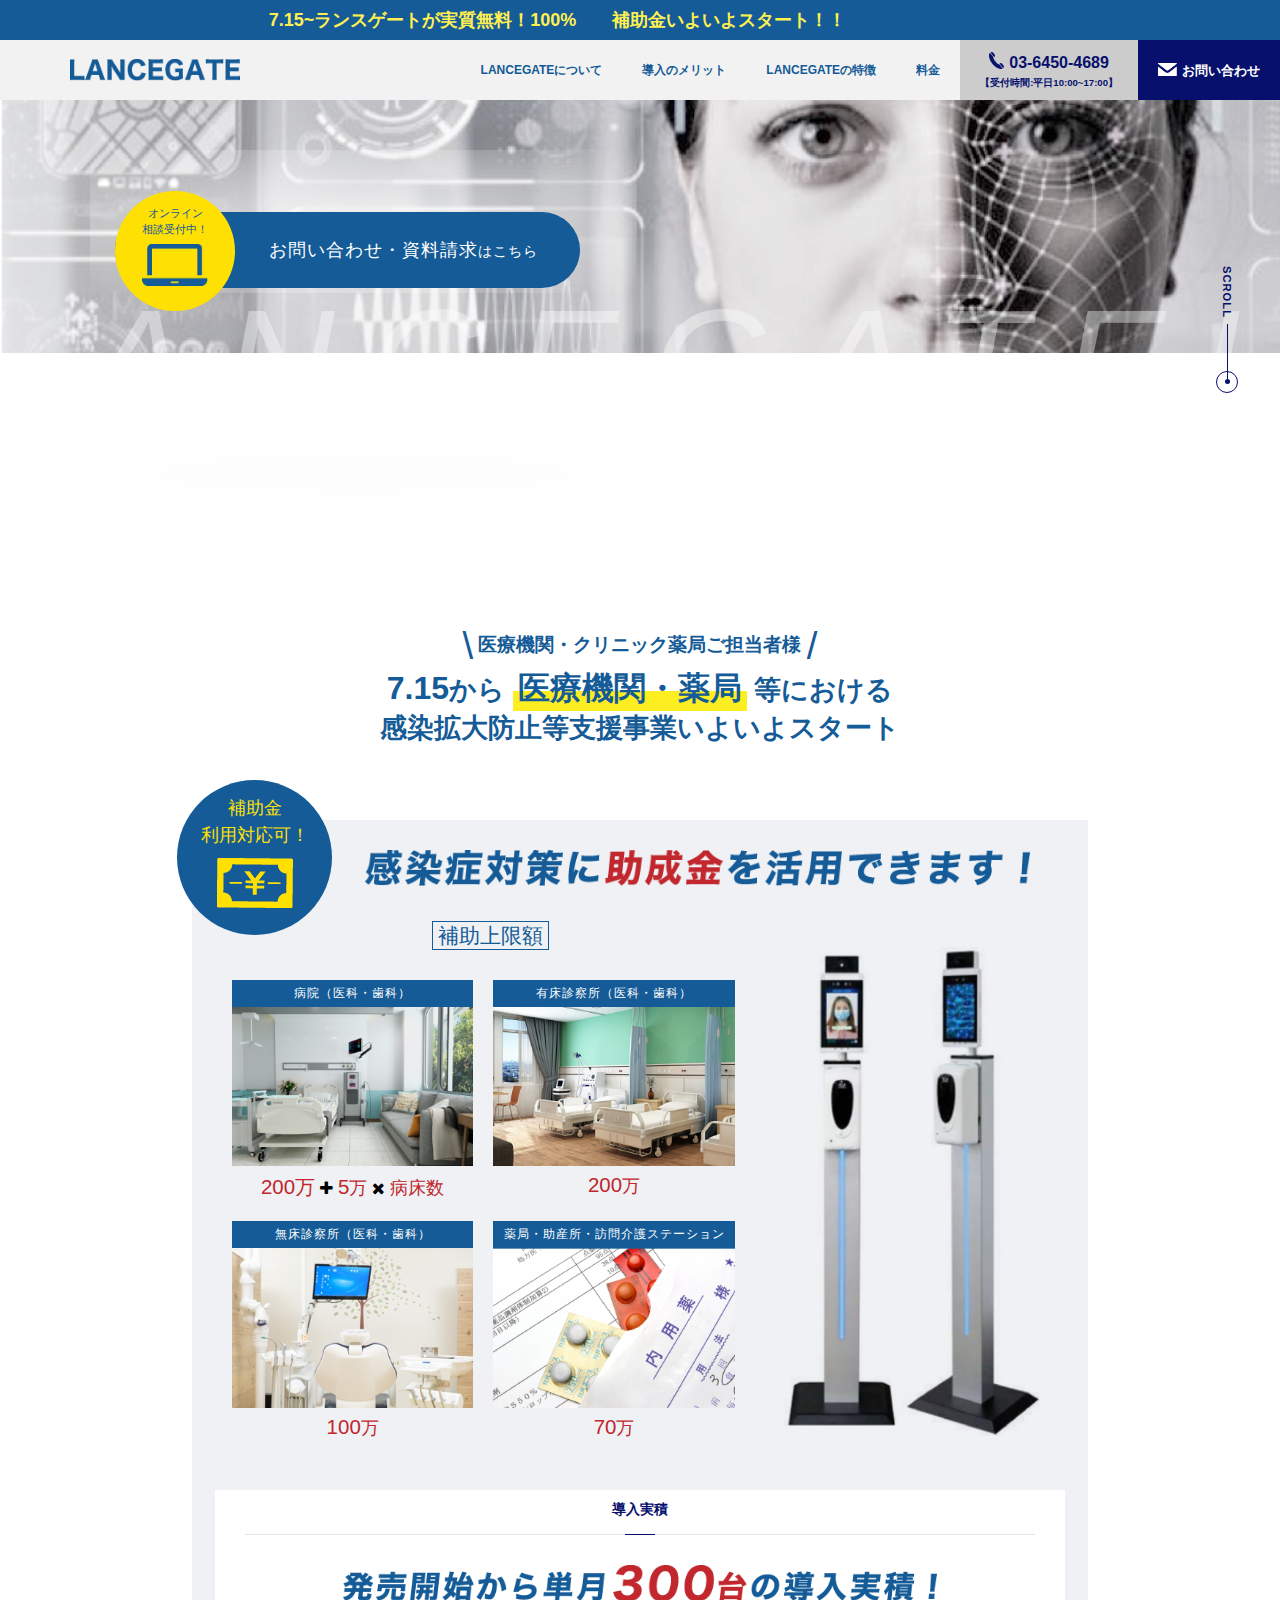
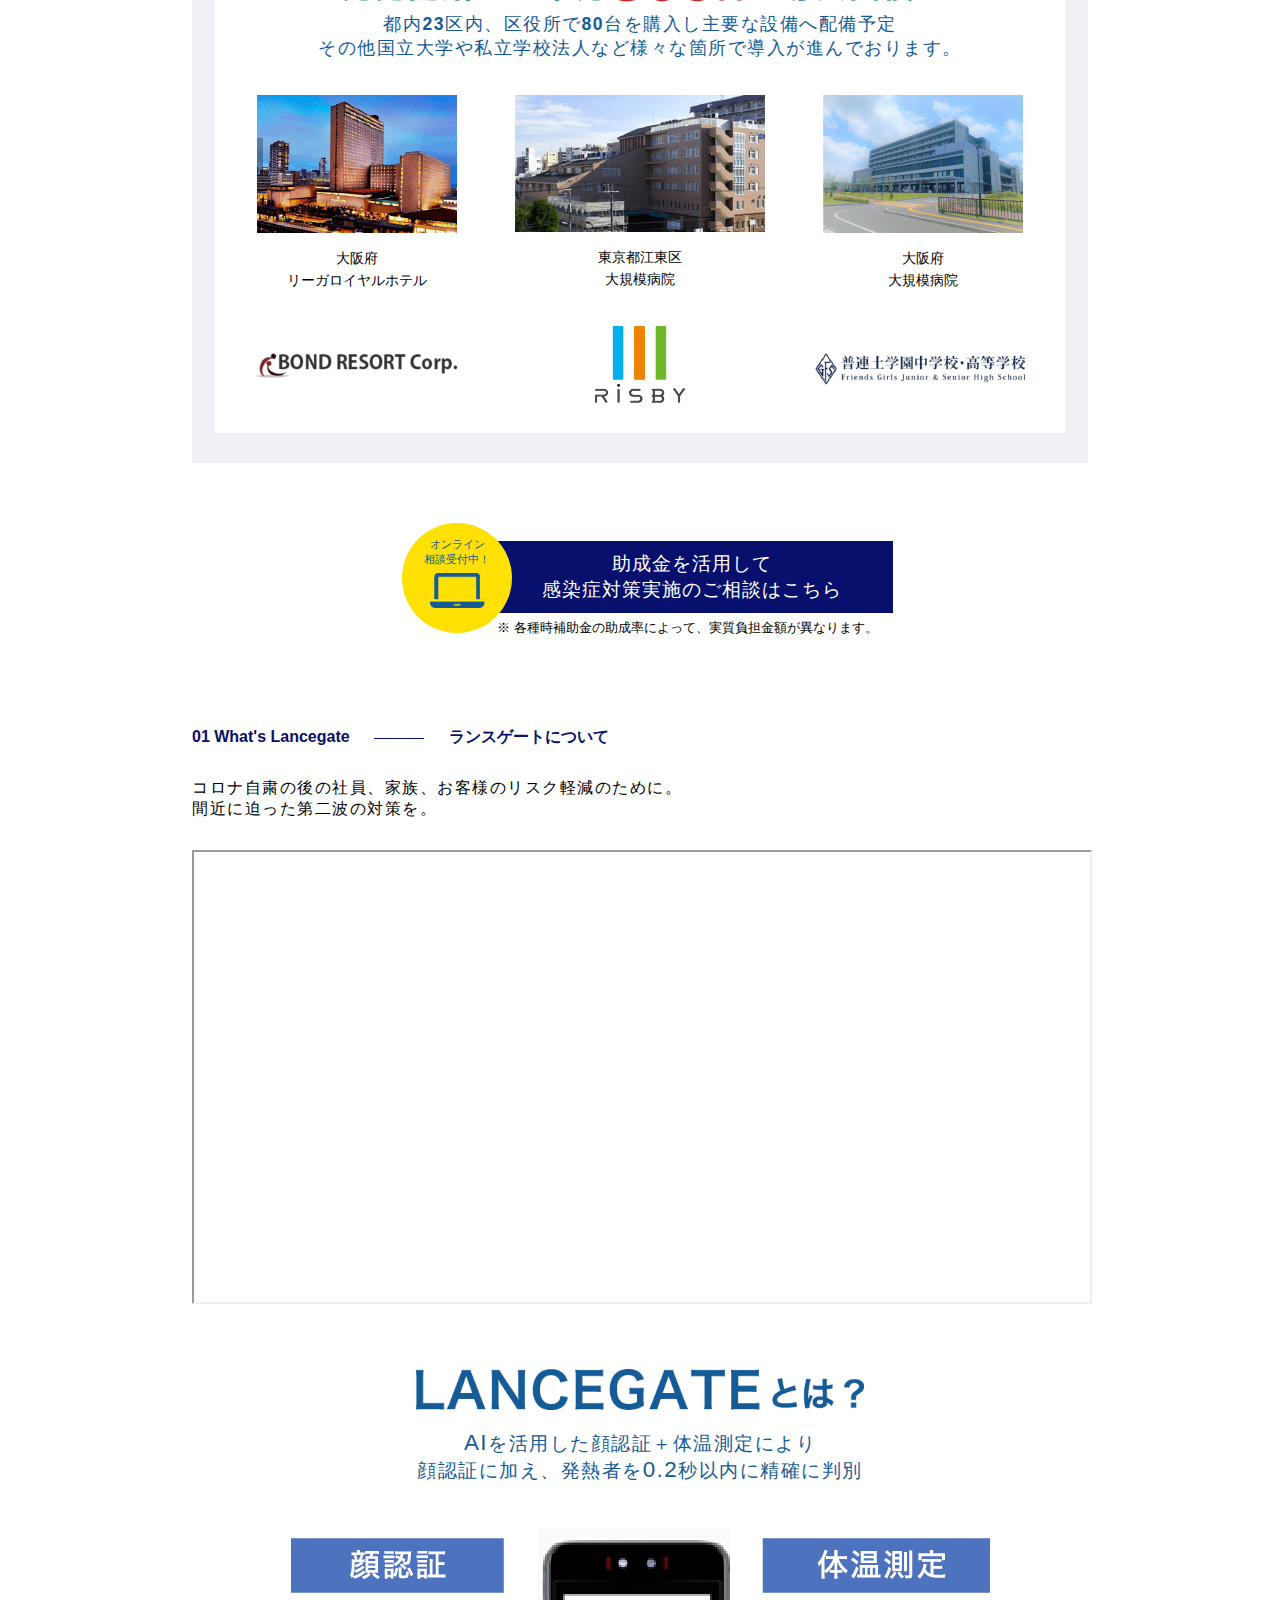
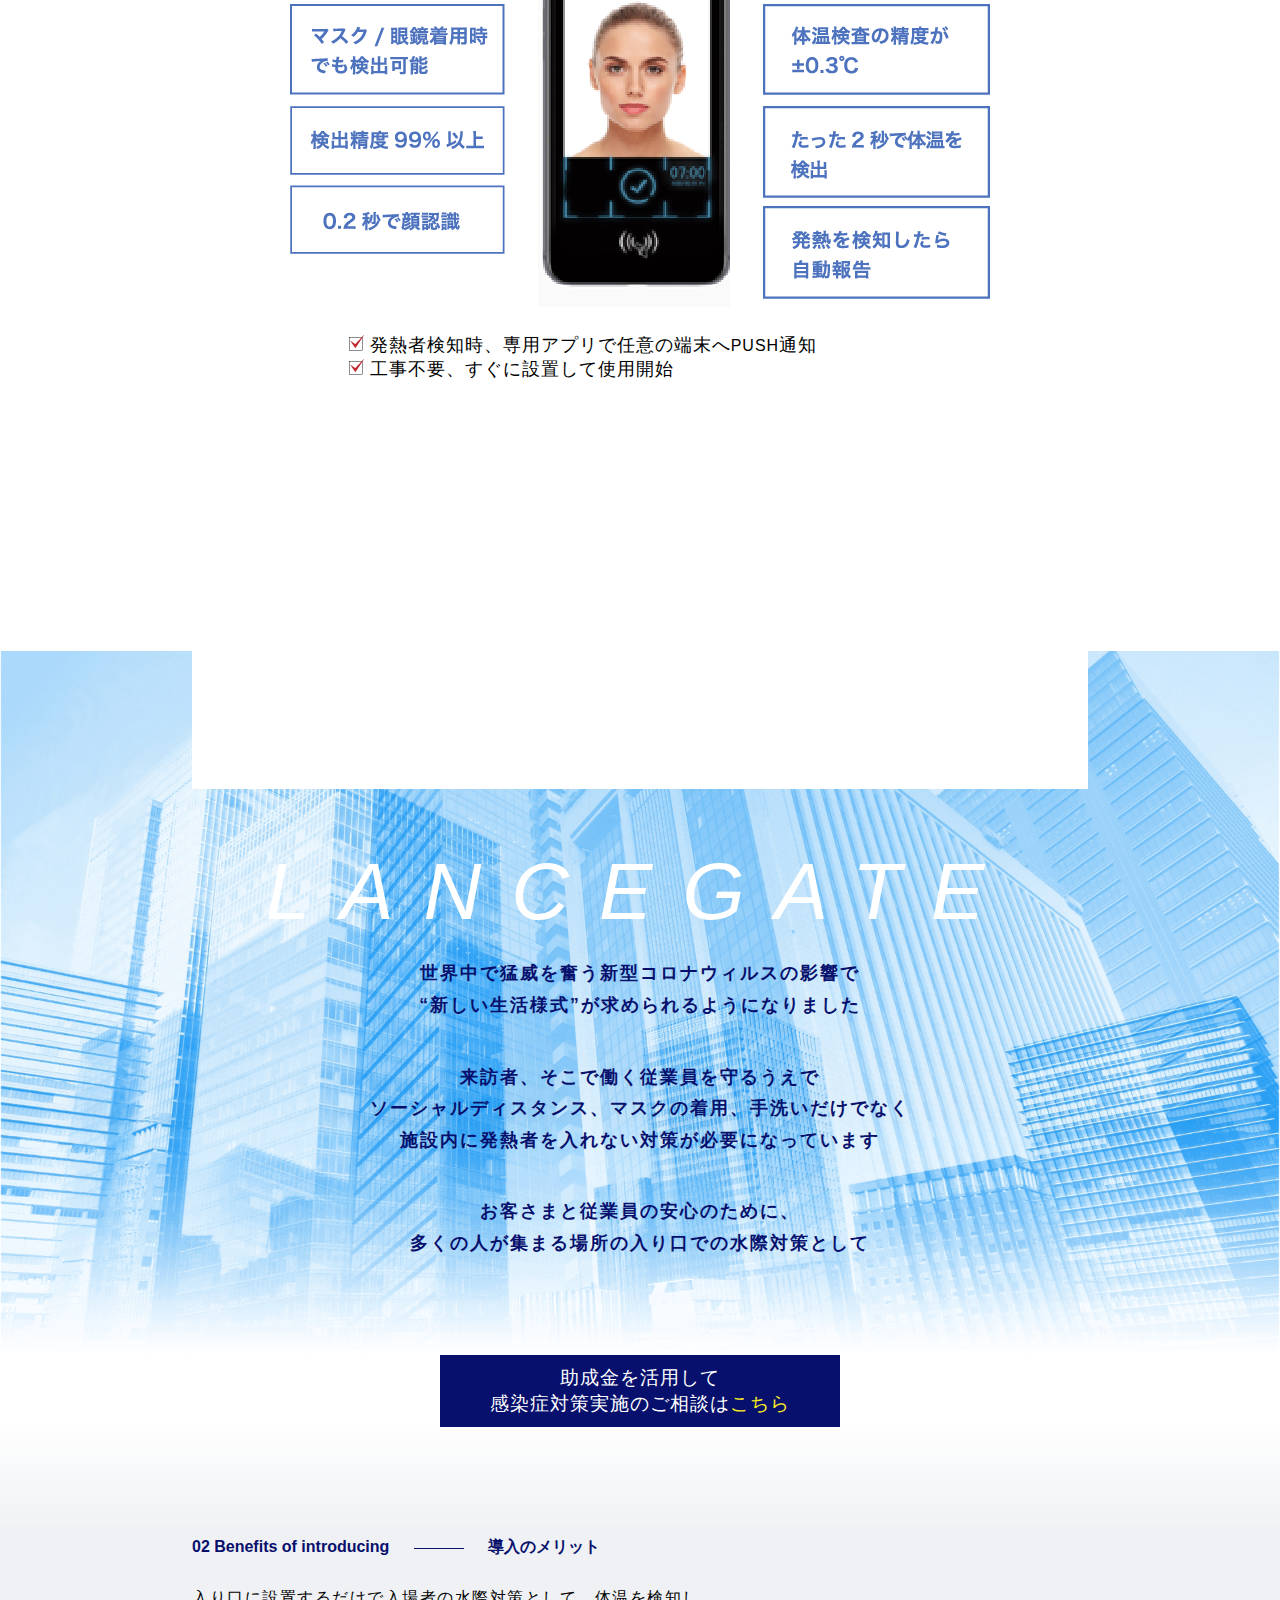
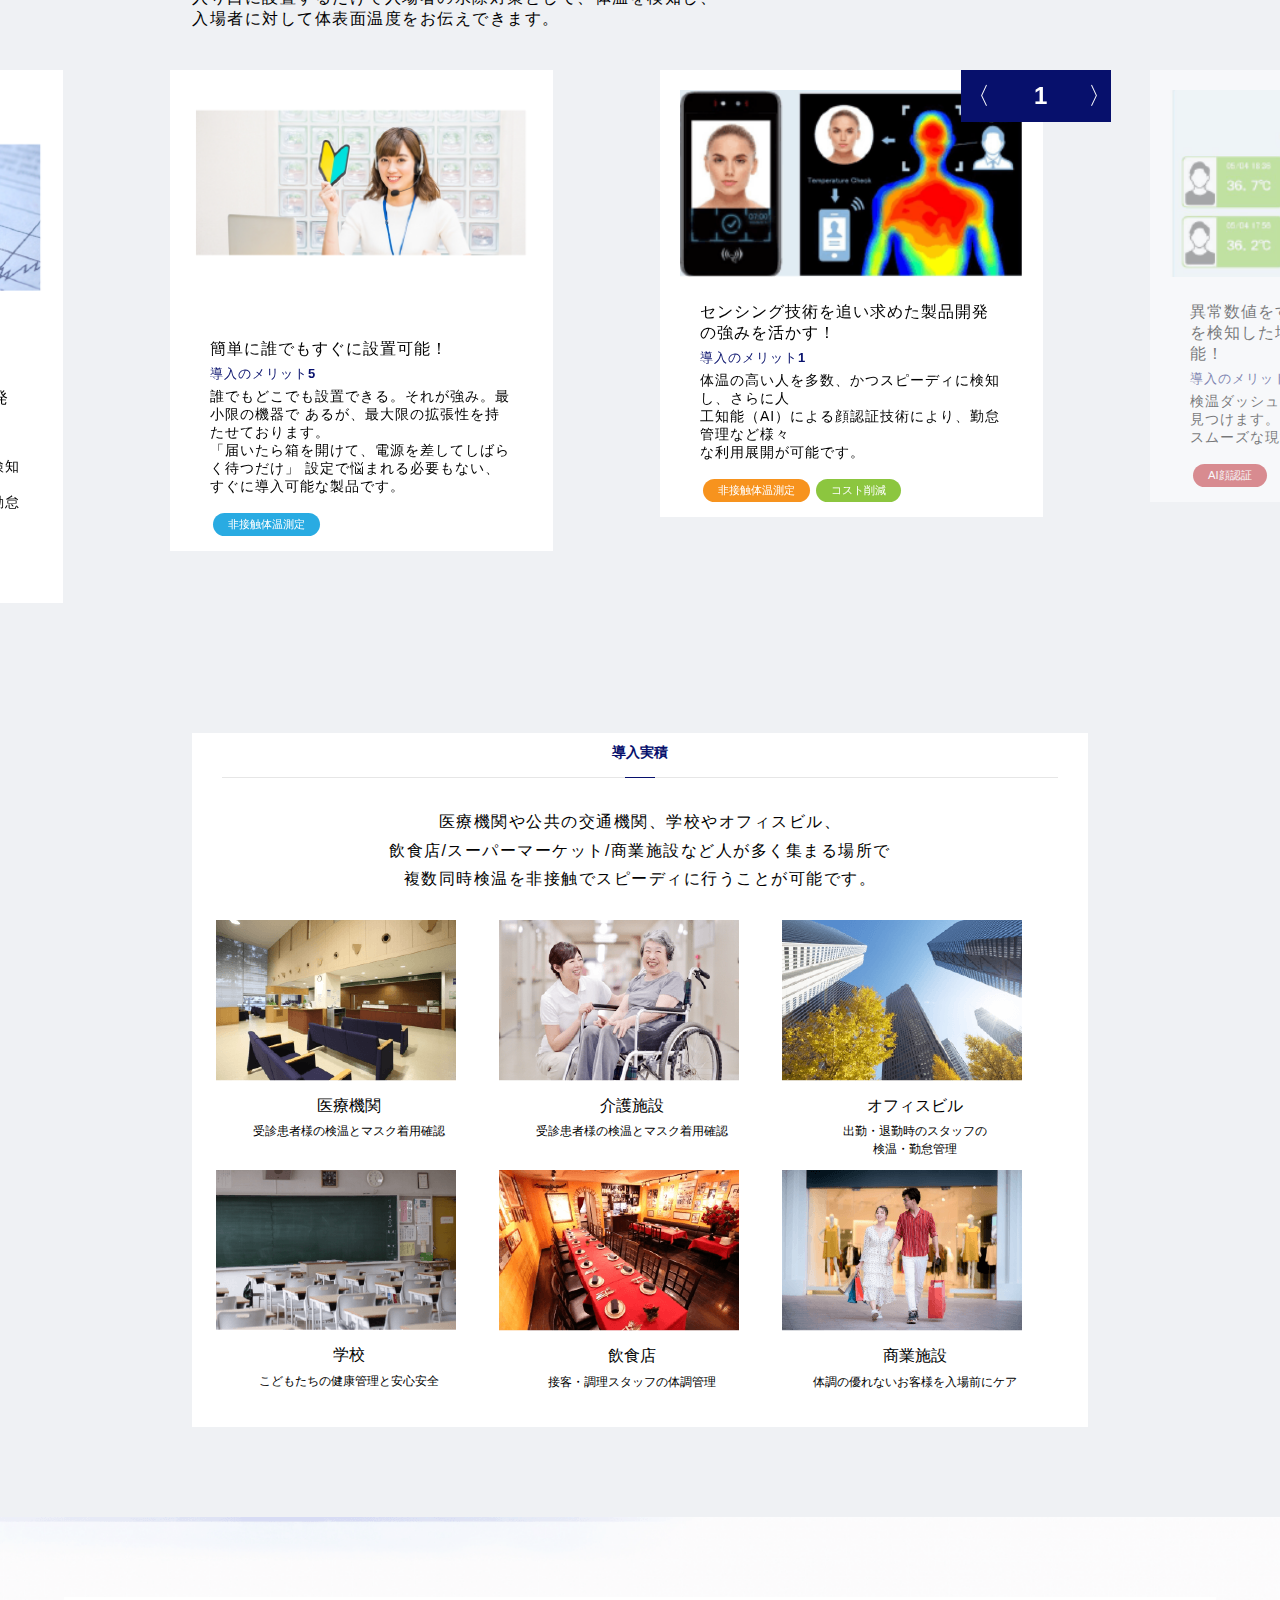
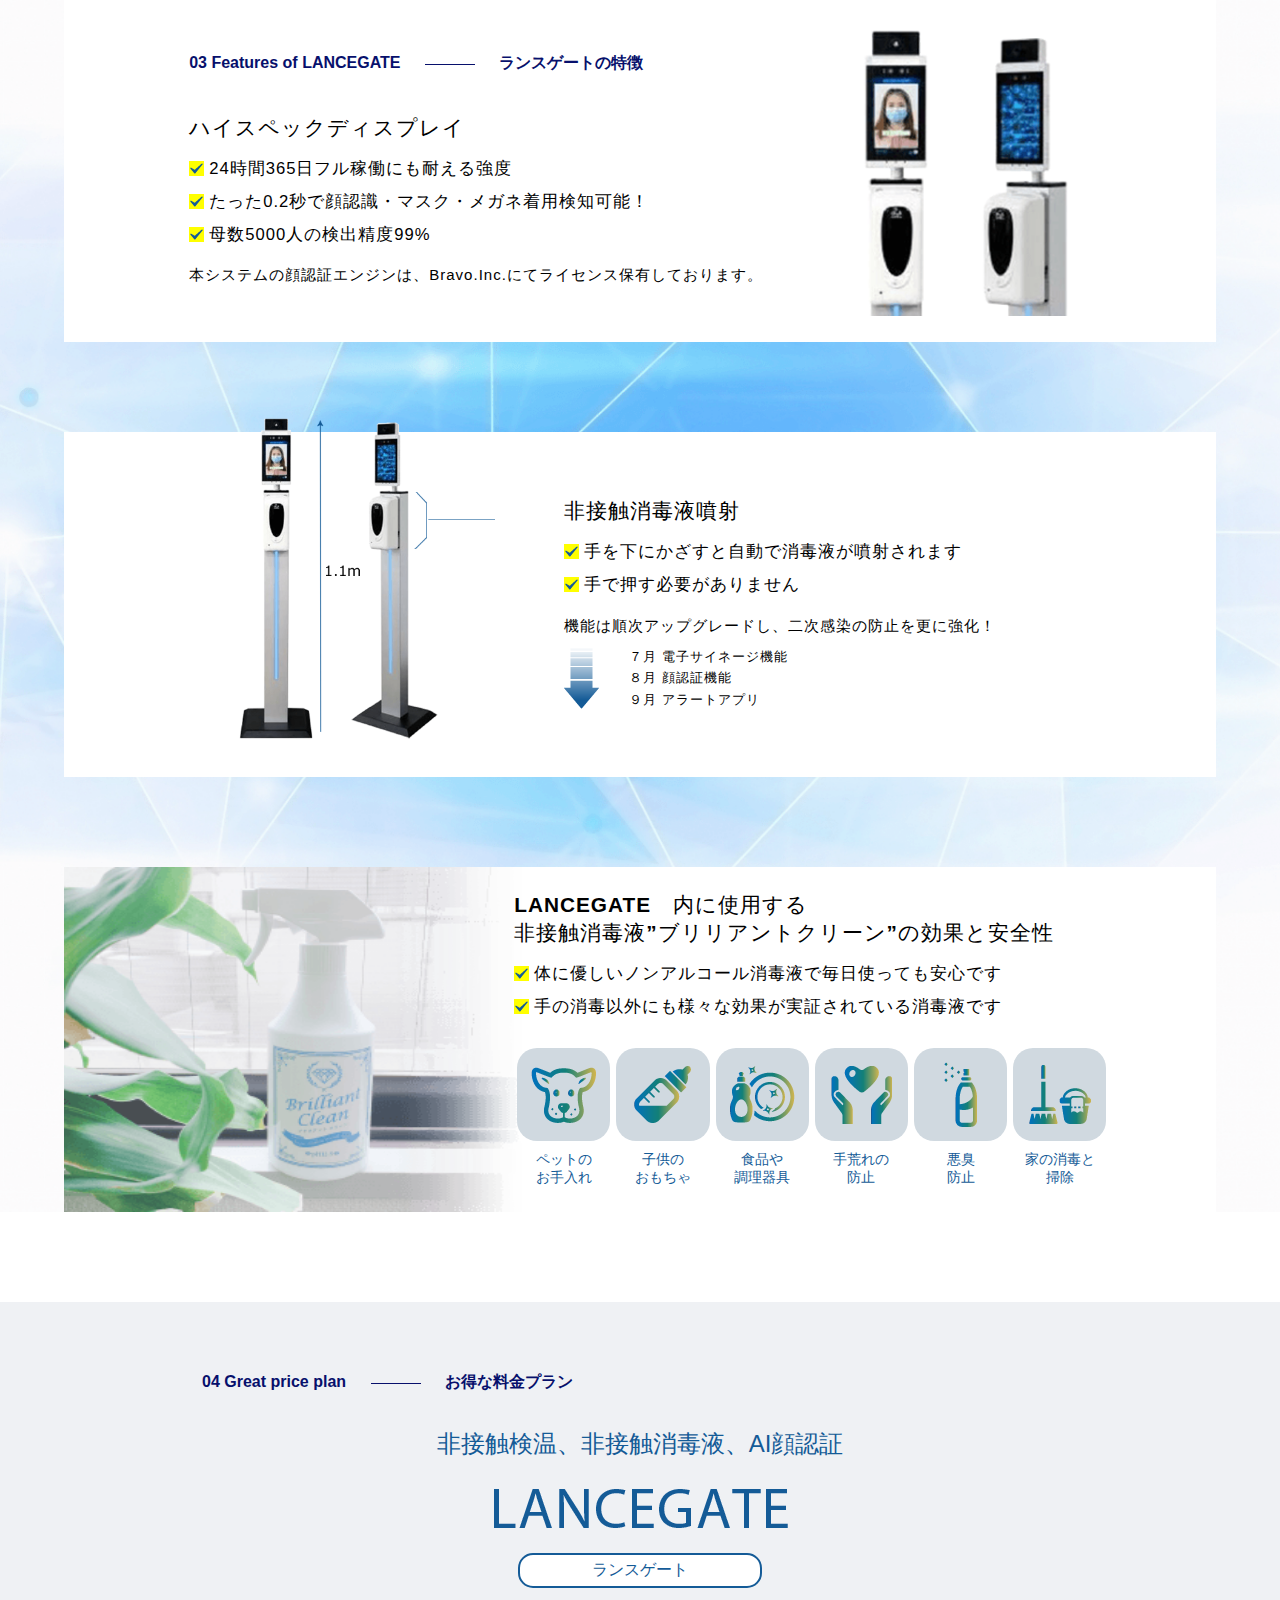
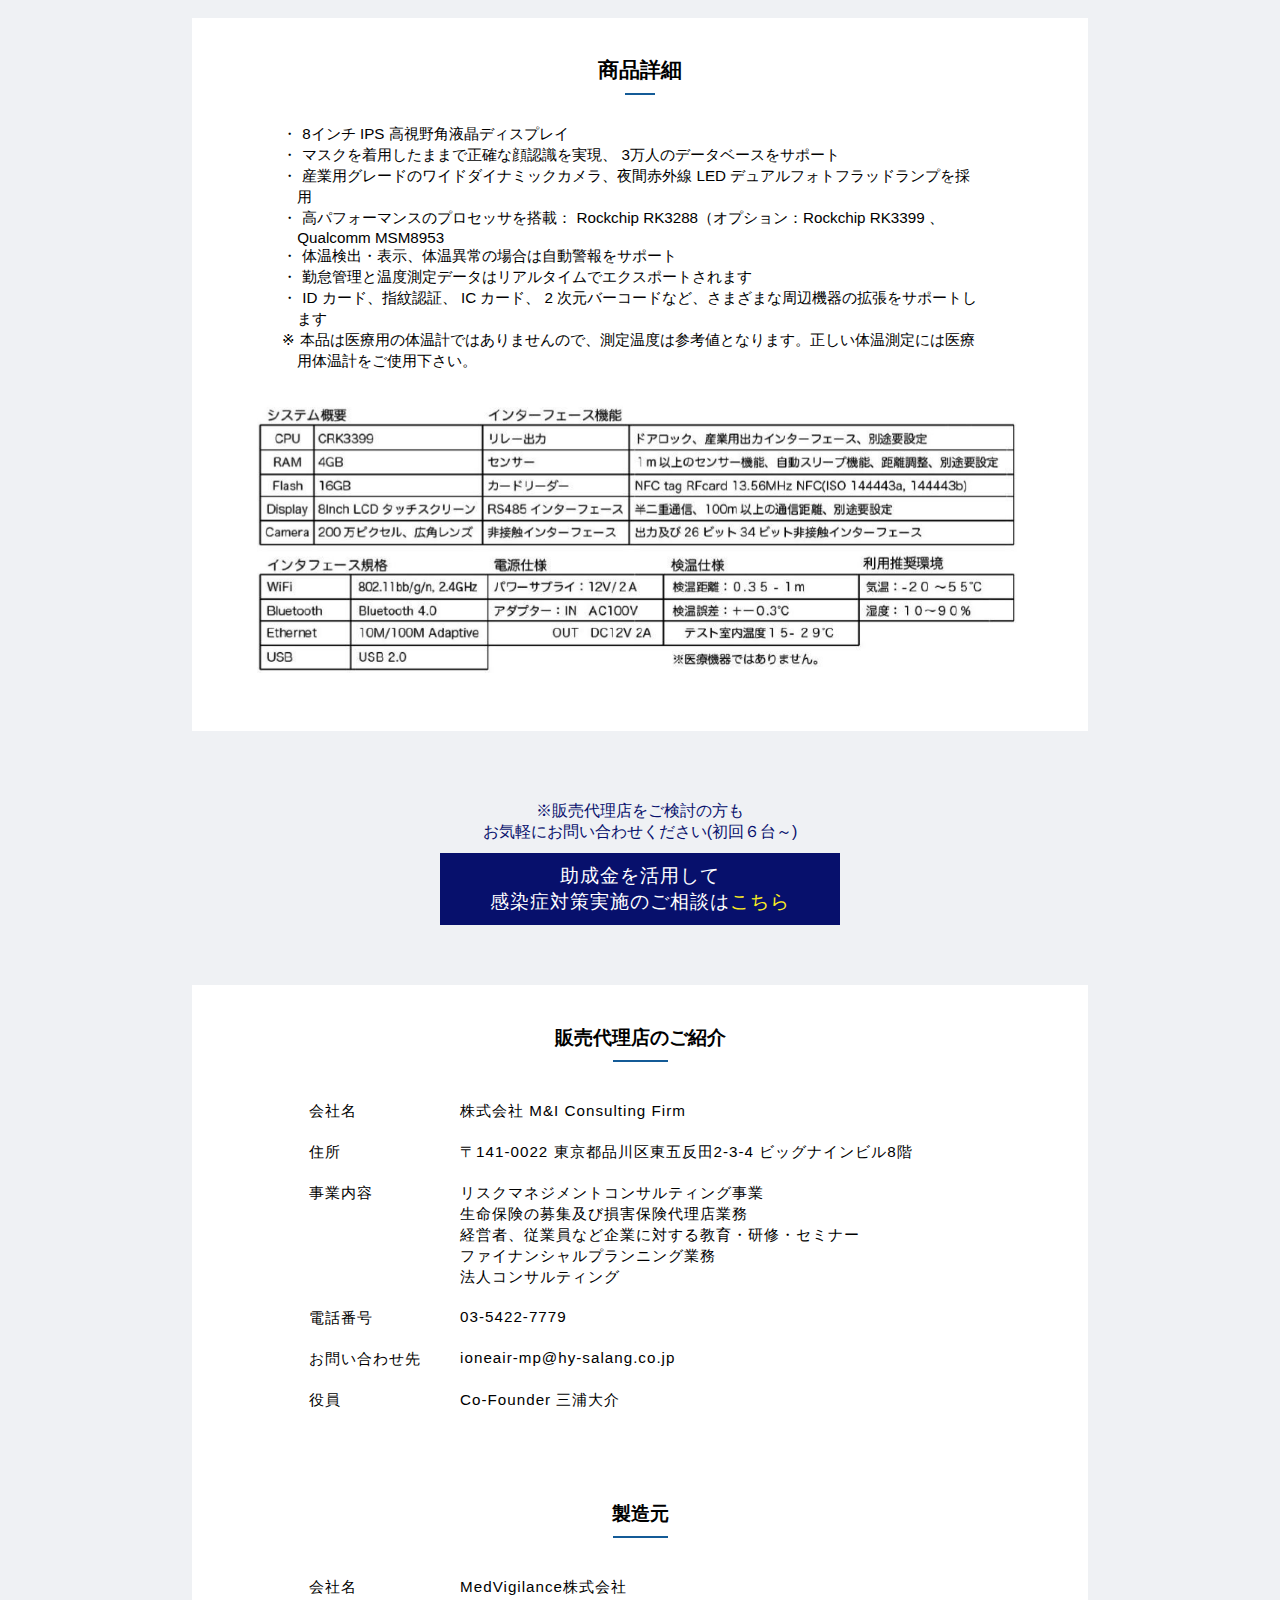
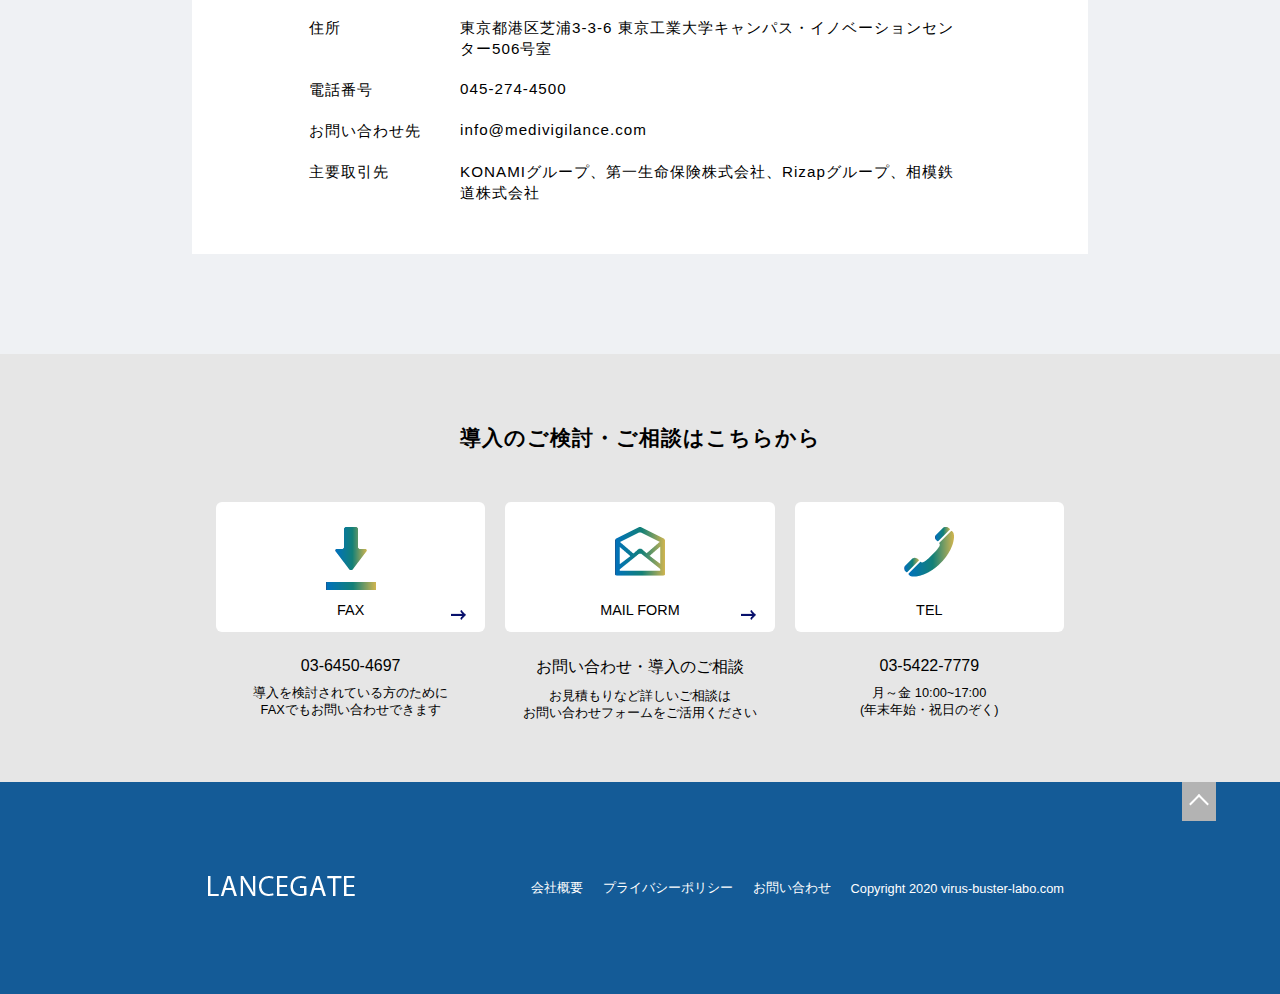
==== commit df31f1c5: "slight style changes & link ipad css" ====
--- a/Lancegate/index.html
+++ b/Lancegate/index.html
@@ -12,6 +12,7 @@
 
 <link rel="stylesheet" type="text/css" href="./css/style.css">
 <link rel="stylesheet" type="text/css" href="./css/style_sp.css">
+<link rel="stylesheet" type="text/css" href="./css/style_ipad.css">
 <link rel="stylesheet" type="text/css" href="assets/font-awesome-4.7.0/css/font-awesome.min.css" type="text/css" />
 <link rel="stylesheet" type="text/css" href="./assets/slick/slick.css">
 <!-- <link rel="stylesheet" type="text/css" href="./assets/slick/slick-theme.css"> -->
@@ -71,16 +72,69 @@
         </nav>
     </header>
     <div class="container">
-        <div class="top-bg__block">
+            <div class="top-bg__block">
+                <div class="top-bg__block__slide slick-bg">
+                    <div class="bg-block bg-block--1">
+                        <div>
+                                <div class="top-left__keyframe">
+                                        <div class="top-left__keyframe__inner">
+                                            <div class="top-left__keyframe__inner--img">
+                                                <img src="./images/keyframe_img1.png" alt="">
+                                            </div>
+                                            
+                                            <div class="row-six">
+                                                <a href="#">
+                                                <div class="row-six__btn">
+                                                    <p class="row-six__btn__text">オンライン</br>相談受付中！</p>
+                                                    <img src="./images/icon-laptop.png" alt="">
+                                                </div>
+                                                <p class="row-six__text">お問い合わせ・資料請求<span>はこちら</span></p>
+                                                </a>
+                                            </div>
+                                        </div>
+                                    </div>
+                        </div>
+                    </div>
+                    <div class="bg-block bg-block--2">
+                        <div>
+                                <div class="top-left__keyframe">
+                                        <div class="top-left__keyframe__inner">
+                                            <div class="top-left__keyframe__inner--img">
+                                                <img src="./images/keyframe_img2.png" alt="">
+                                            </div>
+                                        </div>
+                                    </div>
+                        </div>
+                    </div>
+                </div>
+                
+                <div class="top-bg__block__text">
+                        <div class="top-bg__block__text--slide">
+                            <ul class="list-repeat" id="marquee-horizontal">
+                                <li class="list-repeat__item">
+                                    <p>LANCEGATE</p>
+                                </li>
+                            </ul>
+                        </div>
+                    </div>
+                    <div class="center-con">
+                            <a href="#scroll-second" class="center-con__btn">
+                                <div class="center-con__text">Scroll</div>
+                                <div class="round">
+                                    <div id="cta">
+                                        <span class="arrow primera next "></span>
+                                    </div>
+                                </div>
+                            </a>
+                        </div>
+            </div>
+        <!-- <div class="top-bg__block">
             <div class="top-bg__block__text">
                 <div class="top-bg__block__text--slide">
                     <ul class="list-repeat" id="marquee-horizontal">
                         <li class="list-repeat__item">
                             <p>LANCEGATE</p>
                         </li>
-                        <!-- <li class="list-repeat__item">
-                            <p>LANCEGATE</p>
-                        </li> -->
                     </ul>
                 </div>
             </div>
@@ -107,12 +161,11 @@
                     <div class="round">
                         <div id="cta">
                             <span class="arrow primera next "></span>
-                            <!-- <span class="arrow segunda next "></span> -->
                         </div>
                     </div>
                 </a>
             </div>
-        </div>
+        </div> -->
     </div>
 
     <div id="scroll-second" class="content-wrapper">
@@ -271,23 +324,23 @@
                         顔認証に加え、発熱者を<span>0.2</span>秒以内に精確に判別</p>
                 </div>
                 <div class="about-info__row">
-                    <div class="about-info__col">
+                    <!-- <div class="about-info__col">
                         <p class="about-info__col--title">顔認証</p>
                         <p class="about-info__col--text">マスク/眼鏡着用時</br>でも検出可能</p>
                         <p class="about-info__col--text">検出精度<span>99%</span>以上</p>
                         <p class="about-info__col--text"><span>0.2</span>秒で顔認識</p>
-                    </div>
+                    </div> -->
                     <div class="about-info__col">
                         <div class="about-info__col--img">
                             <img src="./images/about_info_description.png" alt="">
                         </div>
                     </div>
-                    <div class="about-info__col">
+                    <!-- <div class="about-info__col">
                         <p class="about-info__col--title">体温測定</p>
                         <p class="about-info__col--text">体温検査の精度が</br><span><img src="./images/celcius.png" alt=""></span></p>
                         <p class="about-info__col--text">たった2 秒で体温を</br>検出</p>
                         <p class="about-info__col--text">発熱を検知したら</br>自動報告</p>
-                    </div>
+                    </div> -->
                 </div>
                 <div class="about-info__check">
                     <p><img src="./images/icon-info_check.png" alt=""> 発熱者検知時、専用アプリで任意の端末へ<span>PUSH</span>通知</p>
@@ -416,7 +469,7 @@
                 <section class="slider-body__inner center slider slider-nav">
                     <div class="slide-box">
                         <div class="slide-box__content">
-                            <div class="slide-box__content--img">
+                            <div class="slide-box__content--img content-img1">
                                 <img src="./images/slider_img1.png" alt="">
                             </div>
                             <div class="slide-box__content__text">
@@ -440,7 +493,7 @@
                     </div>
                     <div class="slide-box">
                         <div class="slide-box__content">
-                            <div class="slide-box__content--img">
+                            <div class="slide-box__content--img content-img2">
                                 <img src="./images/slider_img2.png" alt="">
                             </div>
                             <div class="slide-box__content__text">
@@ -462,7 +515,7 @@
                     </div>
                     <div class="slide-box">
                         <div class="slide-box__content">
-                            <div class="slide-box__content--img">
+                            <div class="slide-box__content--img content-img3">
                                 <img src="./images/slider_img3.png" alt="">
                             </div>
                             <div class="slide-box__content__text">
@@ -485,15 +538,15 @@
                     </div>
                     <div class="slide-box">
                         <div class="slide-box__content">
-                            <div class="slide-box__content--img">
-                                <img src="./images/slider_img1.png" alt="">
+                            <div class="slide-box__content--img content-img4">
+                                <img src="./images/slider_img4.png" alt="">
                             </div>
                             <div class="slide-box__content__text">
                                 <p class="slide-box__content__text--important">
                                     センシング技術を追い求めた製品開発の強みを活かす！
                                 </p>
                                 <p class="slide-box__content__text--point">
-                                    導入のメリット1
+                                    導入のメリット4
                                 </p>
                                 <p class="slide-box__content__text--info">
                                     体温の高い人を多数、かつスピーディに検知し、さらに人</br>
@@ -501,16 +554,15 @@
                                     な利用展開が可能です。
                                 </p>
                                 <ul>
-                                    <li class="slide-box__content__text--orange">非接触体温測定</li>
-                                    <li class="slide-box__content__text--green">コスト削減</li>
+                                    <li class="slide-box__content__text--pink">非接触体温測定</li>
                                 </ul>
                             </div>
                         </div>
                     </div>
                     <div class="slide-box">
                         <div class="slide-box__content">
-                            <div class="slide-box__content--img">
-                                <img src="./images/slider_img4.png" alt="">
+                            <div class="slide-box__content--img content-img5">
+                                <img src="./images/slider_img5.png" alt="">
                             </div>
                             <div class="slide-box__content__text">
                                 <p class="slide-box__content__text--important">
@@ -525,6 +577,9 @@
                                     「届いたら箱を開けて、電源を差してしばらく待つだけ」
                                     設定で悩まれる必要もない、すぐに導入可能な製品です。 
                                 </p>
+                                <ul>
+                                    <li class="slide-box__content__text--teal">非接触体温測定</li>
+                                </ul>
                             </div>
                         </div>
                     </div>
@@ -690,7 +745,7 @@
                 </div>
             </div>
             <div class="campaign-content">
-                <h4 class="campaign-content__title">現在、事業回復キャンペーン中！！</h4>
+                <!-- <h4 class="campaign-content__title">現在、事業回復キャンペーン中！！</h4>
                 <div class="campaign-content__title--text">
                     <p>会社や会場に<span>常に置いておきたい方には</span></p>
                 </div>
@@ -822,6 +877,11 @@
                         </p>
                         <p class="price-label__right__text--bordered">定期購入はさらにお得に！</p>
                     </div>
+                </div> -->
+                <div class="campaign-content__block">
+                    <img src="./images/campaign_img1.png" alt="">
+                    <img src="./images/campaign_img2.png" alt="">
+                    <img src="./images/campaign_img3.png" alt="">
                 </div>
                 <div class="product-details">
                     <h4>商品詳細</h4>
--- a/Lancegate/css/style.css
+++ b/Lancegate/css/style.css
@@ -1,5 +1,5 @@
 * {
-    font-family: '小塚ゴシック', sans-serif;
+    font-family: '小塚ゴシック',sans-serif;
     font-size: 16px;
     color: #145B97;
     margin: 0;
@@ -15,7 +15,7 @@
     overflow: hidden;
 }
 #main-wrapper .promo-block .promo-block__slide {
-    width: 51vw;
+    width: 58vw;
     height: 40px;
     margin: 0 auto;
     display: flex;
@@ -29,6 +29,8 @@
 }
 #main-wrapper .promo-block .promo-block__slide .promo-block__slide--text {
     color: #FFF051;
+    font-size: 18px;
+    font-weight: bold;
 }
 .nav-wrapper .navbar {
   background-color: #F2F2F2;
@@ -140,7 +142,7 @@
     font-size: 0.7rem;
   }
   .nav-wrapper .main-nav li a {
-    font-size: 0.7rem;
+    font-size: 0.75rem;
     font-weight: bold;
     color: #145B97;
     transition: 0.4s;
@@ -245,17 +247,41 @@
 
 /* container begins */
 .container .top-bg__block {
-  width: 100%;
-  /* height: 600px;
-  margin-top: 50px; */
+  /* width: 100%;
   padding: 50px 0 85px 0;
   background-image: url(../images/top_img.png);
   background-position: center center;
   background-repeat: no-repeat;
   background-size: cover;
-  color: #ffffff;
+  color: #ffffff; */
   position: relative;
   z-index: 1;
+  /* height: 600px;
+  margin-top: 50px; */
+}
+
+.top-bg__block__slide, .bg-block {
+  width: 100%;
+  background-position: center center;
+  background-repeat: no-repeat;
+  background-size: cover;
+  /* padding: 50px 0 85px 0; */
+  color: #ffffff;
+  z-index: 1;
+}
+
+.top-bg__block__slide .slick-slide {
+  margin: 0;
+}
+
+.bg-block--1 {
+  background-image: url(../images/top_img.png);
+  padding: 50px 0 60px;
+}
+
+.bg-block--2 {
+  background-image: url(../images/top_img3.png);
+  padding: 95px 0 85px;
 }
 
 /* scroll down icon */
@@ -267,11 +293,12 @@
   position: absolute;
   z-index: 6;
   right: 5%;
-  top: 50%;
+  top: 56%;
   cursor: pointer;
 }
 .center-con__text {
   font-size: 0.7rem;
+  font-weight: bold;
   color: #07106C;
   letter-spacing: 1px;
   text-transform: uppercase;
@@ -364,10 +391,12 @@
   position: absolute;
   z-index: 2;
   width: 100%;
-  height: 400px;
+  height: 210px;
+  top: 26%;
 }
 .container .top-bg__block .top-bg__block__text .top-bg__block__text--slide {
-  height: 350px;
+  height: 210px;
+  top: 0;
 }
 .wrapper {
   width: 2000px;
@@ -381,7 +410,7 @@
   list-style: none;
 }
 .list-repeat__item p {
-  font-size: 18rem;
+  font-size: 12vw;
   font-style: italic;
   color: #FFFFFF;
   letter-spacing: 35px;
@@ -403,9 +432,6 @@
   position: relative;
   z-index: 3;
 }
-.container .top-bg__block .top-left__keyframe__inner--img {
-
-}
 .container .top-bg__block .top-left__keyframe__inner--img img {
   max-width: 100%;
 }
@@ -893,7 +919,7 @@
   height: 450px;
 }
 .information .about-info {
-  margin: 65px auto;
+  margin: 65px auto -30px;
 }
 .information .about-info .about-info__description {
   text-align: center;
@@ -926,7 +952,7 @@
 }
 .information .about-info .about-info__row {
   box-sizing: border-box;
-  width: 75%;
+  width: 100%;
   margin: 20px auto;
   display: flex;
   justify-content: space-around;
@@ -984,6 +1010,7 @@
   /* height: 600px;
   margin-top: 50px; */
   padding: 200px 0 40px 0;
+  margin-bottom: -50px;
   background-image: url(../images/company_points_bg.png);
   background-position: center center;
   background-repeat: no-repeat;
@@ -1088,6 +1115,8 @@
 }
 .secondary-content .points-text {
   text-align: center;
+  position: relative;
+    top: -45px;
 }
 .secondary-content .points-text .points-text__title h3 {
   font-size: 5rem;
@@ -1166,12 +1195,69 @@
 } */
 .content-slider .slide-box {
   float: left;
-  /* width: 85% !important; */
-  padding: 25px;
-  margin: 10px 10px;
-  /* height: 390px; */
+  width: 85% !important;
+  padding: 20px 20px 40px;
+  /* margin: 10px 10px; */
+  /* height: 440px; */
   background-color: #ffffff;
-}
+  position: relative;
+}
+.content-slider .slick-track {
+  display: flex !important;
+}
+.content-slider .slick-slide {
+  height: inherit !important;
+}
+/* .content-slider .slide-box .content-img1 {
+  width: 100%;
+  padding: 80px 0;
+  background: url(../images/slider_img1.png), #EFF1F4;
+  background-position: center center;
+  background-repeat: no-repeat;
+  background-size: cover;
+  position: relative;
+  z-index: 1;
+}
+.content-slider .slide-box .content-img2 {
+  width: 100%;
+  padding: 80px 0;
+  background: url(../images/slider_img2.png), #EFF1F4;
+  background-position: center center;
+  background-repeat: no-repeat;
+  background-size: cover;
+  position: relative;
+  z-index: 1;
+}
+.content-slider .slide-box .content-img3 {
+  width: 100%;
+  padding: 80px 0;
+  background: url(../images/slider_img3.png), #EFF1F4;
+  background-position: center center;
+  background-repeat: no-repeat;
+  background-size: cover;
+  position: relative;
+  z-index: 1;
+}
+.content-slider .slide-box .content-img4 {
+  width: 100%;
+  padding: 80px 0;
+  background: url(../images/slider_img4.png), #EFF1F4;
+  background-position: center center;
+  background-repeat: no-repeat;
+  background-size: cover;
+  position: relative;
+  z-index: 1;
+}
+.content-slider .slide-box .content-img5 {
+  width: 100%;
+  padding: 80px 0;
+  background: url(../images/slider_img5.png), #EFF1F4;
+  background-position: center center;
+  background-repeat: no-repeat;
+  background-size: cover;
+  position: relative;
+  z-index: 1;
+} */
 .content-slider .slider-body__inner:after {
   content: "";
   display: table;
@@ -1181,9 +1267,13 @@
   width: auto;
   text-align: center;
 }
+.content-slider .slide-box__content .slide-box__content--img img {
+  width: 100%;
+}
 .content-slider .slide-box__content .slide-box__content__text {
   text-align: left;
   margin-top: 15px;
+  padding: 10px 20px 15px;
 }
 .content-slider .slide-box__content__text .slide-box__content__text--important {
   font-size: 16px;
@@ -1208,6 +1298,8 @@
   display: flex;
   justify-content: flex-start;
   margin-top: 15px;
+  position: absolute;
+  bottom: 15px;
 }
 .content-slider .slide-box__content__text ul li {
   /* width: 70px; */
@@ -1230,6 +1322,12 @@
 }
 .content-slider .slide-box__content__text ul .slide-box__content__text--blue {
   background-color: #145B97;
+}
+.content-slider .slide-box__content__text ul .slide-box__content__text--pink {
+  background-color: #FF7BAC;
+}
+.content-slider .slide-box__content__text ul .slide-box__content__text--teal {
+  background-color: #29ABE2;
 }
 
 /* slick-slider styles */
@@ -1276,8 +1374,8 @@
   z-index: 4;
   background-color: #07106C;
   padding: 10px 5px;
-  top: 10px;
-  right: 159px;
+  top: 0;
+  right: 169px;
 }
 .slider-nav__block p {
   color: #ffffff;
@@ -1686,6 +1784,12 @@
   margin: 25px auto;
   display: flex;
   justify-content: space-around;
+}
+.campaign-content__block {
+
+}
+.campaign-content__block img {
+  max-width: 100%;
 }
 .content-block__one_right .content-block__one_right--title {
   font-size: 2rem;
--- a/Lancegate/css/style_sp.css
+++ b/Lancegate/css/style_sp.css
@@ -5,10 +5,10 @@
     width: 100%;
   }
   #main-wrapper .promo-block .promo-block__slide {
-    width: 120%;
-  }
-  .promo-block__slide--text {
-    font-size: 14px;
+    width: 132%;
+  }
+  #main-wrapper .promo-block .promo-block__slide .promo-block__slide--text {
+    font-size: 15px;
   }
   .nav-wrapper .navbar {
     display: flex;
@@ -53,10 +53,17 @@
     max-height: 100%;
   }
   .list-repeat__item p {
-    font-size: 7.5rem;
+    font-size: 5.5rem;
+    opacity: 0.3;
   }
   .container .top-bg__block {
-    padding: 50px 0 50px 0;
+    /* padding: 50px 0 50px 0; */
+  }
+  .bg-block--1 {
+    padding: 65px 0 60px;
+  }
+  .bg-block--2 {
+    padding: 55px 0 55px;
   }
   .container .top-bg__block .top-left__keyframe {
     width: 85%;
@@ -73,6 +80,7 @@
   }
   .container .top-bg__block .top-bg__block__text .top-bg__block__text--slide {
     height: 180px;
+    top: 30%;
   }
   .list-repeat {
     height: 180px;
@@ -126,7 +134,7 @@
   .description-col__bg__img {
     background-size: 105% 100%;
     background-image: linear-gradient(
-      rgba(255, 255, 255, 0.2), 
+      rgba(255, 255, 255, 0.4), 
       rgba(255, 255, 255, 0.2)
     ), url(../images/description_bg.png);
   }
@@ -213,20 +221,20 @@
     padding: 0 0 15px 0;
   }
   .med-clinic .med-clinic__content__icon {
-    width: 68px;
-    height: 68px;
-    left: 10px;
-    top: -16px;
+    width: 80px;
+    height: 80px;
+    left: 1px;
+    top: -22px;
   }
   .med-clinic .med-clinic__content__icon .med-clinic__content__icon--text {
-    font-size: 10.5px;
-    line-height: 1.2;
+    font-size: 11px;
+    line-height: 1.5;
     top: 11px;
   }
   .med-clinic .med-clinic__content__icon img {
     padding-top: 15px;
     max-width: 100%;
-    width: 40%;
+    width: 45%;
   }
   .med-clinic .med-clinic__content__price .med-clinic__content__price--quote {
     padding: 20px 5px 5px 72px;
@@ -358,6 +366,7 @@
   }
   .information .about-info {
     width: 95%;
+    margin: 65px auto;
   }
   .information .about-info .about-info__description .about-info__description__heading {
     width: 75%;
@@ -406,6 +415,9 @@
   .secondary-content  {
     width: 100%;
     margin-top: 450px;
+  }
+  .secondary-content .points-text {
+    top: 0;
   }
   .secondary-content .points-text .points-text__title h3 {
     font-size: 38px;
@@ -479,7 +491,7 @@
   }
   .slider-nav__block {
     padding: 3px 3px;
-    right: 50px;
+    right: 60px;
     width: 110px;
   }
   .slider-nav__block h3 {
@@ -489,7 +501,10 @@
     font-size: 15px;
   }
   .content-slider .slide-box {
-    padding: 20px;
+    padding: 10px 10px 35px 10px;
+  }
+  .content-slider .slide-box__content .slide-box__content__text {
+    padding: 10px 10px 15px;
   }
   .content-slider .slide-box__content__text .slide-box__content__text--important {
     font-size: 14px;
@@ -530,7 +545,7 @@
     font-size: 12px;
   }
   .product-intro__content__row .product-intro__col .intro-col__text {
-    font-size: 8.5px;
+    font-size: 8px;
   }
   .description-heading {
     padding: 0 0 10px;
--- a/Lancegate/css/style_ipad.css
+++ b/Lancegate/css/style_ipad.css
@@ -0,0 +1,2381 @@
+@media only screen 
+  and (min-device-width: 767px) 
+  and (max-device-width: 1024px) 
+  and (-webkit-min-device-pixel-ratio: 2) {
+* {
+  font-family: '小塚ゴシック', sans-serif;
+  font-size: 16px;
+  color: #145B97;
+  margin: 0;
+  padding: 0;
+}
+#main-wrapper {
+  width: 100%;
+}
+#main-wrapper .promo-block {
+  width: 100%;
+  height: 40px;
+  background-color: #145B97;
+  overflow: hidden;
+}
+#main-wrapper .promo-block .promo-block__slide {
+  width: 64vw;
+  height: 40px;
+  margin: 0 auto;
+  display: flex;
+  justify-content: space-between;
+  align-items: center;
+  animation: marquee 10s linear infinite;
+}
+@keyframes marquee {
+from {transform: translateX(100%); }
+to {transform: translateX(-100%); }
+}
+#main-wrapper .promo-block .promo-block__slide .promo-block__slide--text {
+  color: #FFF051;
+  font-size: 15px;
+  font-weight: bold;
+}
+.nav-wrapper .navbar {
+background-color: #F2F2F2;
+/* font-size: 18px;
+background-image: linear-gradient(260deg, #2376ae 0%, #c16ecf 100%);
+border: 1px solid rgba(0, 0, 0, 0.2);
+padding-bottom: 10px; */
+}
+.nav-wrapper .main-nav {
+list-style-type: none;
+display: none;
+}
+
+.nav-wrapper .nav-links,
+.nav-wrapper .logo {
+text-decoration: none;
+color: rgba(255, 255, 255, 0.7);
+}
+
+.nav-wrapper .main-nav li {
+text-align: center;
+margin: 15px auto;
+}
+
+.nav-wrapper .logo {
+display: inline-block;
+/* font-size: 22px; */
+margin-top: 10px;
+margin-left: 20px;
+max-width: 150px;
+}
+.nav-wrapper .logo img {
+max-width: 100%;
+}
+
+.nav-wrapper .navbar-toggle {
+position: relative;
+cursor: pointer;
+color: rgba(255, 255, 255, 0.8);
+font-size: 24px;
+}
+
+.nav-wrapper .active {
+display: block;
+}
+.sub-nav__wrap {
+display: none;
+}
+.sub-nav  {
+display: flex;
+justify-content: flex-end;
+}
+.sub-nav li {
+list-style: none;
+padding: 17px 18px;
+}
+.sub-nav li:nth-child(1) {
+background-color: #CCCCCC;
+}
+.sub-nav li:nth-child(2) {
+background-color: #07106C;
+}
+/* .sub-nav li:nth-child(1)::before {
+background-image: url(../images/icon-tel.png);
+background-size: 100%;
+display: inline-block;
+width: 15px;
+position: relative;
+top: 2px;
+background-repeat: no-repeat;
+height: 18px;
+content: "";
+}
+.sub-nav li:nth-child(2)::before {
+background-image: url(../images/icon-mail.png);
+background-size: 100%;
+display: inline-block;
+width: 20px;
+position: relative;
+top: 4px;
+background-repeat: no-repeat;
+height: 14px;
+content: "";
+} */
+
+@media screen and (min-width: 740px) {
+.nav-wrapper .navbar {
+  display: flex;
+  justify-content: space-between;
+  padding-bottom: 0;
+  /* height: 70px; */
+  align-items: center;
+}
+
+.nav-wrapper .main-nav {
+  display: flex;
+  /* margin-right: 30px; */
+  margin: 0;
+  flex-direction: row;
+  justify-content: flex-end;
+}
+
+.nav-wrapper .main-nav li {
+  margin: 0;
+  height: 52px;
+  display: flex;
+  align-items: center;
+  justify-content: center;
+  font-size: 0.7rem;
+}
+.nav-wrapper .main-nav li a {
+  font-size: 10px;
+  font-weight: bold;
+  color: #145B97;
+  transition: 0.4s;
+}
+.nav-wrapper .main-nav li:nth-child(5) {
+  background-color: #CCCCCC;
+  transition: 0.4s;
+  display: table;
+}
+.nav-wrapper .main-nav li:nth-child(5):hover {
+  background-color: #afafaf;
+}
+.nav-wrapper .main-nav li:nth-child(5) a {
+  font-size: 13px;
+  font-weight: bold;
+  line-height: 1.6;
+  color: #07106C;
+  text-decoration: none;
+  display: table-cell;
+  width: 100%;
+  height: 100%;
+  vertical-align: middle;
+}
+.nav-wrapper .main-nav li:nth-child(5) a span {
+  display: block;
+  font-size: 7px;
+  color: #07106C;
+}
+.nav-wrapper .main-nav li:nth-child(5) a::before {
+  background-image: url(../images/icon-tel.png);
+  background-size: 75%;
+  display: inline-block;
+  width: 14px;
+  position: relative;
+  top: 2px;
+  background-repeat: no-repeat;
+  height: 13px;
+  content: "";
+  margin-right: 3px;
+}
+.nav-wrapper .main-nav li:nth-child(6) {
+  background-color: #07106C;
+  transition: 0.4s;
+  display: table;
+}
+.nav-wrapper .main-nav li:nth-child(6):hover {
+  background-color: #02094c;
+}
+.nav-wrapper .main-nav li:nth-child(6) a {
+  color: #ffffff;
+  font-size: 0.8rem;
+  text-decoration: none;
+  display: table-cell;
+  width: 100%;
+  height: 100%;
+  vertical-align: middle;
+}
+.nav-wrapper .main-nav li:nth-child(6) a::before {
+  background-image: url(../images/icon-mail.png);
+  background-size: 100%;
+  display: inline-block;
+  width: 19px;
+  position: relative;
+  top: 2px;
+  background-repeat: no-repeat;
+  height: 14px;
+  content: "";
+  margin-right: 5px;
+}
+
+.nav-wrapper .nav-links {
+  /* margin-left: 40px; */
+  padding-left: 8px;
+  padding-right: 8px;
+  transition: 0.4s;
+}
+
+.nav-wrapper .logo {
+  margin-top: 0;
+}
+.nav-wrapper .logo img {
+  width: auto;
+  vertical-align: middle;
+}
+
+.nav-wrapper .navbar-toggle {
+  display: none;
+}
+
+.nav-wrapper .logo:hover,
+.nav-wrapper .nav-links:hover {
+  color: #07106C;
+}
+
+}
+
+.nav-id__scroll {
+margin-top: -40px; /* Size of fixed header */
+padding-bottom: 40px; 
+display: block; 
+}
+
+/* container begins */
+.container .top-bg__block {
+/* width: 100%;
+padding: 50px 0 85px 0;
+background-image: url(../images/top_img.png);
+background-position: center center;
+background-repeat: no-repeat;
+background-size: cover;
+color: #ffffff; */
+position: relative;
+z-index: 1;
+/* height: 600px;
+margin-top: 50px; */
+}
+
+.top-bg__block__slide, .bg-block {
+width: 100%;
+background-position: center center;
+background-repeat: no-repeat;
+background-size: cover;
+/* padding: 50px 0 85px 0; */
+color: #ffffff;
+z-index: 1;
+}
+
+.top-bg__block__slide .slick-slide {
+margin: 0;
+}
+
+.bg-block--1 {
+background-image: url(../images/top_img.png);
+padding: 50px 0 60px;
+}
+
+.bg-block--2 {
+background-image: url(../images/top_img3.png);
+padding: 95px 0 85px;
+}
+
+/* scroll down icon */
+.center-con {
+display: inline-block;
+/* height: 10vh; */
+align-items: center;
+justify-content: center;
+position: absolute;
+z-index: 6;
+right: 5%;
+top: 60%;
+cursor: pointer;
+}
+.center-con__text {
+font-size: 0.7rem;
+font-weight: bold;
+color: #07106C;
+letter-spacing: 1px;
+text-transform: uppercase;
+writing-mode: vertical-rl;
+position: absolute;
+top: -105px;
+right: -17px;
+}
+
+.round {
+position: absolute;
+border: 1px solid #07106C;
+width: 20px;
+height: 20px;
+border-radius: 100%;
+}
+#cta {
+width:100%;
+cursor: pointer;
+position: absolute;
+}
+#cta .arrow {
+left: 30%;
+}
+.arrow {
+position: absolute;
+bottom: 0;
+margin-left: 4px;
+width: 1px;
+height: 55px;
+background-size: contain;
+top: -48px;
+}
+.arrow::after {
+content: "";
+display: inline-block;
+position: absolute;
+background-color: #07106C;
+width: 5px;
+height: 5px;
+border-radius: 100%;
+bottom: -5px;
+right: -2px;
+}
+.segunda {
+margin-left: 8px;
+}
+.next {
+background-image: url(../images/scroll_icon.png);
+}
+@keyframes bounceAlpha {
+0% {opacity: 1; transform: translateY(0px) scale(1);}
+25%{opacity: 0; transform:translateY(10px) scale(0.9);}
+26%{opacity: 0; transform:translateY(-10px) scale(0.9);}
+55% {opacity: 1; transform: translateY(0px) scale(1);}
+}
+.bounceAlpha {
+animation-name: bounceAlpha;
+animation-duration:1.4s;
+animation-iteration-count:infinite;
+animation-timing-function:linear;
+}
+.arrow.primera.bounceAlpha {
+animation-name: bounceAlpha;
+animation-duration:1.4s;
+animation-delay:0.2s;
+animation-iteration-count:infinite;
+animation-timing-function:linear;
+}
+.round:hover .arrow{
+animation-name: bounceAlpha;
+animation-duration:1.4s;
+animation-iteration-count:infinite;
+animation-timing-function:linear;
+}
+.round:hover .arrow.primera{
+animation-name: bounceAlpha;
+animation-duration:1.4s;
+animation-delay:0.2s;
+animation-iteration-count:infinite;
+animation-timing-function:linear;
+}
+.center-con:hover .center-con__text {
+letter-spacing: 2px;
+top: -110px;
+}
+
+/* marquee styles */
+.container .top-bg__block .top-bg__block__text {
+position: absolute;
+z-index: 2;
+width: 100%;
+height: 400px;
+top: 0;
+}
+.container .top-bg__block .top-bg__block__text .top-bg__block__text--slide {
+height: 350px;
+top: 25%;
+}
+.wrapper {
+width: 2000px;
+margin: auto
+}
+.list-repeat {
+height: 300px;
+}
+.list-repeat__item {
+float: left;
+list-style: none;
+}
+.list-repeat__item p {
+font-size: 11vw;
+font-style: italic;
+color: #FFFFFF;
+letter-spacing: 35px;
+opacity: 0.4;
+}
+/* marquee styles end */
+
+.container .top-bg__block .top-left__keyframe {
+width: 53%;
+padding: 2% 2%;
+line-height: 1.5;
+margin-left: 7vw;
+background-image: radial-gradient(rgba(252, 252, 252, 0.7) 10%, rgba(255, 255, 255, 0));
+background-size: 75% 100%;
+background-repeat: no-repeat;
+}
+.container .top-bg__block .top-left__keyframe__inner {
+max-width: 72%;
+position: relative;
+z-index: 3;
+}
+.container .top-bg__block .top-left__keyframe__inner--img img {
+max-width: 100%;
+}
+.container .top-bg__block .top-left__keyframe__inner div p {
+display: inline-block;
+}
+.container .top-bg__block .top-left__keyframe .top-left__keyframe .row-one {
+display: flex;
+line-height: 1.3;
+}
+.container .top-bg__block .top-left__keyframe .row-one .row-one__text span {
+display: block;
+}
+.container .top-bg__block .top-left__keyframe .row-one__text.white {
+background-color: #C1272D;
+padding: 4px 2px 4px 6px;
+letter-spacing: 4px;
+border-radius: 3px;
+}
+.container .top-bg__block .top-left__keyframe .row-one__text.white span {
+font-size: 1.2rem;
+color: #ffffff;
+line-height: 1.2;
+}
+.container .top-bg__block .top-left__keyframe .row-one__text.red {
+font-size: 3rem;
+color: #C1272D;
+letter-spacing: 3px;
+}
+.container .top-bg__block .top-left__keyframe .row-one__text.black {
+color: #231815;
+font-size: 1.3rem;
+font-weight: 440;
+}
+.container .top-bg__block .top-left__keyframe .row-two__text {
+color: #145B97;
+background-color: #FFF051;
+font-size: 19px;
+font-weight: 440;
+letter-spacing: 3px;
+padding: 2px 30px;
+border-radius: 4px;
+}
+.container .top-bg__block .top-left__keyframe .row-three__text {
+color: #231815;
+letter-spacing: 3px;
+font-size: 1.1rem;
+padding-top: 12px;
+}
+.container .top-bg__block .top-left__keyframe .row-four__text {
+color: #231815;
+letter-spacing: 3px;
+font-size: 2.8rem;
+}
+.container .top-bg__block .top-left__keyframe .row-five {
+text-align: center;
+}
+.container .top-bg__block .top-left__keyframe .row-five__text {
+color: #231815;
+letter-spacing: 3px;
+font-size: 1.1rem;
+font-weight: 440;
+position: relative;
+z-index: 1;
+text-align: center;
+}
+.container .top-bg__block .top-left__keyframe .row-five__text:before, 
+.container .top-bg__block .top-left__keyframe .row-five__text:after {
+position: absolute;
+top: 51%;
+overflow: hidden;
+width: 85%;
+height: 1px;
+content: '\a0';
+background-color: #231815;
+}
+.container .top-bg__block .top-left__keyframe .row-five__text:before {
+margin-left: -90%;
+text-align: right;
+}
+.med-clinic .row-six__sp {
+display: none;
+}
+.container .top-bg__block .top-left__keyframe .row-six {
+box-sizing: border-box;
+display: inline-block;
+margin-top: 15px;
+width: 80%;
+}
+.container .top-bg__block .top-left__keyframe .row-six:after {
+content: "";
+display: table;
+clear: both;
+}
+.container .top-bg__block .top-left__keyframe .row-six .row-six__btn {
+float: left;
+width: 17%;
+background-color: #FEE003;
+border-radius: 50%;
+width: 85px;
+height: 85px;
+text-align: center;
+position: absolute;
+z-index: 5;
+}
+.container .top-bg__block .top-left__keyframe .row-six .row-six__btn img {
+width: 48%;
+padding-top: 15px;
+}
+.container .top-bg__block .top-left__keyframe .row-six .row-six__btn .row-six__btn__text {
+font-size: 11px;
+position: relative;
+top: 12px;
+}
+.container .top-bg__block .top-left__keyframe .row-six .row-six__text {
+float: left;
+width: 79%;
+color: #ffffff;
+font-size: 12px;
+/* letter-spacing: 1px; */
+background-color: #145B97;
+border-radius: 60px;
+position: relative;
+top: 13px;
+z-index: 4;
+padding: 20px 10px 20px 12vw;
+transition: 0.4s;
+}
+.container .top-bg__block .top-left__keyframe .row-six .row-six__text:hover {
+background-color: #07106C;
+}
+.container .top-bg__block .top-left__keyframe .row-six .row-six__text span {
+font-size: 11px;
+color: #ffffff;
+}
+
+/* content-wrapper */
+.content-wrapper {
+width: 90%;
+margin: 40px auto;
+}
+.content-wrapper .med-clinic__title {
+text-align: center;
+}
+.content-wrapper .med-clinic__title h3 {
+font-size: 1.2rem;
+}
+.content-wrapper .med-clinic__title h3 span {
+font-size: 2.4rem;
+font-weight: 400;
+vertical-align: middle;
+}
+.content-wrapper .med-clinic__title p {
+font-size: 1.7rem;
+line-height: 1.3;
+font-weight: bold;
+}
+.content-wrapper .med-clinic__title p .med-clinic__title--numeric {
+font-size: 2rem;
+}
+.content-wrapper .med-clinic__title p .med-clinic__title--bgy {
+font-size: 2rem;
+background: linear-gradient(to top, #FCEE21 50%, transparent 0);
+padding: 0 5px 5px 5px;
+}
+.med-clinic .med-clinic__content {
+background-color: #EFF1F4;
+padding: 10px;
+margin-top: 75px;
+position: relative;
+}
+.med-clinic .med-clinic__content__icon {
+background-color: #145B97;
+border-radius: 50%;
+width: 115px;
+height: 115px;
+text-align: center;
+position: absolute;
+left: -15px;
+top: -40px;
+z-index: 5;
+}
+.med-clinic .med-clinic__content__icon .med-clinic__content__icon--text {
+font-size: 0.9rem;
+color: #FEE003;
+line-height: 1.5;
+position: relative;
+top: 15px;
+}
+
+.med-clinic .med-clinic__content__icon img {
+width: 45%;
+padding-top: 22px;
+}
+.med-clinic .med-clinic__content__price .med-clinic__content__price--quote {
+font-size: 2.5vw;
+text-align: center;
+padding: 20px 5px 5px 95px;
+letter-spacing: 2px;
+width: 76%;
+margin: 0 auto;
+}
+.med-clinic .med-clinic__content__price .med-clinic__content__price--quote img {
+max-width: 100%;
+}
+.med-clinic .med-clinic__content__price .med-clinic__content__price--quote span {
+font-size: 1.6rem;
+color: #C1272D;
+}
+.med-clinic .content-price {
+padding: 20px 10px;
+}
+.med-clinic .content-price__col__left {
+box-sizing: border-box;
+}
+.med-clinic .content-price__col__left {
+float: left;
+width: 65%;
+padding: 10px;
+text-align: center;
+}
+.med-clinic .content-price__col__right {
+float: left;
+width: 31%;
+padding: 10px;
+}
+.med-clinic .content-price::after {
+content: "";
+display: table;
+clear: both;
+}
+.med-clinic .content-price__col__left .content-price__left__wrapper {
+box-sizing: border-box;
+}
+.med-clinic .content-price__col__left .content-price__col__left--title {
+text-align: center;
+font-size: 1.3rem;
+font-weight: 440;
+border: 1.5px solid #145B97;
+line-height: 1.3;
+display: inline-block;
+padding: 0 5px;
+margin-bottom: 20px;
+}
+.med-clinic .content-price__col__left .content-price__left__wrapper .content-price__left__col {
+float: left;
+width: 45%;
+padding: 10px 10px;
+}
+.med-clinic .content-price__col__left .content-price__left__wrapper::after {
+content: "";
+display: table;
+clear: both;
+}
+.med-clinic .content-price__left__wrapper .content-price__left__col .left-col__img_wrap {
+background-color: #145B97;
+}
+.med-clinic .content-price__left__wrapper .content-price__left__col img {
+width: 100%;
+}
+.med-clinic .content-price__left__wrapper .content-price__left__col p:nth-child(1) {
+font-size: 0.92vw;
+font-weight: 440;
+letter-spacing: 1px;
+color: #ffffff;
+padding: 6px 2px;
+}
+.med-clinic .content-price__col__right .content-price__col__right--img {
+width: 100%;
+margin-top: 2vw;
+}
+.med-clinic .content-price__col__right .content-price__col__right--img img {
+width: 100%;
+}
+.med-clinic .content-price__left__col .content-price__left__col--text {
+font-size: 1.4vw;
+color: #C1272D;
+padding-top: 7px;
+font-weight: 440;
+}
+.med-clinic .content-price__left__col .content-price__left__col--text span {
+font-size: 1.6vw;
+color: #C1272D;
+}
+.med-clinic .content-price__left__col .content-price__left__col--text span .fa {
+font-size: 1rem;
+color: #000000;
+}
+
+.med-clinic .med-clinic__content__company {
+width: 97%;
+margin: 10px auto 20px;
+background-color: #ffffff;
+}
+.med-clinic .med-clinic__content__company h4 {
+font-size: 0.9rem;
+color: #07106C;
+text-align: center;
+border-bottom: 1px solid #E6E6E6;
+padding: 10px 0 15px;
+margin: 0 30px;
+position: relative;
+}
+.med-clinic .med-clinic__content__company h4::after {
+content: "";
+border-bottom: 1px solid #07106C;
+width: 30px;
+display: inline-block;
+position: absolute;
+bottom: -1px;
+left: calc(50% - 15px);
+}
+.med-clinic .med-clinic__content__company .med-clinic__content__company__title {
+font-size: 1.5rem;
+font-weight: 440;
+text-align: center;
+width: 70%;
+margin: 30px auto 0;
+}
+.med-clinic .med-clinic__content__company .med-clinic__content__company__title img {
+max-width: 100%;
+}
+.med-clinic .med-clinic__content__company .med-clinic__content__company__title-red {
+font-size: 1.5rem;
+color: #C1272D;
+}
+.med-clinic .med-clinic__content__company .med-clinic_title_numeric {
+font-size: 1.7rem;
+color: #C1272D;
+}
+.med-clinic .med-clinic__content__company .med-clinic__content__company__text {
+text-align: center;
+font-size: 1.1rem;
+letter-spacing: 1.5px;
+margin-top: 10px;
+}
+.med-clinic .med-clinic__content__company .med-clinic__content__company__text span {
+font-size: 1.1rem;
+font-weight: bold;
+}
+.med-clinic__content__company__row {
+box-sizing: border-box;
+width: 97%;
+margin: 20px auto;
+display: flex;
+justify-content: space-around;
+}
+.med-clinic__content__company__row .company-col {
+padding: 15px;
+}
+.med-clinic__content__company__row .company-col img {
+max-width: 100%;
+}
+/* .med-clinic__content__company__row .company-column {
+float: left;
+width: 26%;
+padding: 17.5px;
+}
+.med-clinic__content__company__row .company-column__middle {
+float: left;
+width: 33%;
+padding: 17.5px;
+}
+.med-clinic__content__company__row:after {
+content: "";
+display: table;
+clear: both;
+}
+.med-clinic__content__company__row .company-col img {
+width: 100%;
+} */
+.med-clinic__content__company__row .company-col p {
+text-align: center;
+padding-top: 15px;
+color: #000000;
+font-size: 0.9rem;
+line-height: 1.5;
+}
+.med-clinic__content__company__logo {
+display: flex;
+justify-content: space-between;
+align-items: center;
+width: 92%;
+margin: 10px auto;
+padding-bottom: 30px;
+}
+.med-clinic__content__company__logo .company-column img {
+max-width: 100%;
+}
+.contact-btn__circle {
+display: flex;
+justify-content: center;
+align-content: center;
+margin: 60px auto;
+}
+.contact-btn__circle .row-six {
+box-sizing: border-box;
+display: inline-block;
+}
+.contact-btn__circle .row-six:after {
+content: "";
+display: table;
+clear: both;
+}
+.contact-btn__circle .row-six a {
+text-decoration: none;
+}
+.contact-btn__circle .row-six .row-six__btn {
+float: left;
+width: 17%;
+background-color: #FEE003;
+border-radius: 50%;
+width: 110px;
+height: 110px;
+text-align: center;
+position: absolute;
+z-index: 5;
+}
+.contact-btn__circle .row-six .row-six__btn img {
+width: 50%;
+padding-top: 20px;
+}
+.contact-btn__circle .row-six .row-six__btn .row-six__btn__text {
+font-size: 0.7rem;
+position: relative;
+top: 14px;
+}
+.contact-btn__circle .row-six .row-six__text {
+width: 80%;
+color: #ffffff;
+font-size: 1.2rem;
+text-align: center;
+letter-spacing: 1px;
+background-color: #07106C;
+position: relative;
+top: 18px;
+left: 30px;
+z-index: 4;
+padding: 10px 10px 10px 70px;
+transition: 0.4s;
+}
+.contact-btn__circle .row-six .row-six__text:hover {
+background-color: #02094c;
+}
+.contact-btn__circle .row-six .row-six__text span {
+font-size: 0.7rem;
+color: #ffffff;
+}
+.contact-btn__circle .row-six .row-six__info {
+font-size: 0.8rem;
+color: #000000;
+padding: 25px 0 10px 95px;
+text-align: center;
+}
+
+/* information styles */
+.information {
+margin-top: 80px;
+}
+.line-break__sp {
+display: none;
+}
+.line-break__pc {
+display: block;
+}
+.information .description-block h4 {
+font-size: 1rem;
+font-weight: bold;
+color: #07106C;
+}
+.information .description-block h4 span {
+display: inline-block;
+border-bottom: 1px solid #07106C;
+width: 50px;
+margin: 0 20px 3px;
+}
+.information .description-block  p {
+margin: 30px auto;
+font-size: 1rem;
+letter-spacing: 1.5px;
+color: #000000;
+}
+.information .youtube-wrapper iframe {
+width: 100%;
+height: 450px;
+}
+.information .about-info {
+margin: 65px auto -30px;
+}
+.information .about-info .about-info__description {
+text-align: center;
+}
+.information .about-info .about-info__description h3 {
+font-size: 2.7rem;
+font-weight: 440;
+letter-spacing: 3px;
+}
+.information .about-info .about-info__description .about-info__description__heading {
+width: 50%;
+margin: 0 auto;
+}
+.information .about-info .about-info__description .about-info__description__heading img {
+max-width: 100%;
+}
+.information .about-info .about-info__description h3 span {
+font-size: 2.2rem;
+font-weight: 440;
+letter-spacing: 3px;
+}
+.information .about-info .about-info__description p {
+padding: 20px 0;
+font-size: 1.2rem;
+letter-spacing: 1.5px;
+}
+.information .about-info .about-info__description p span {
+font-size: 1.4rem;
+font-weight: 440;
+}
+.information .about-info .about-info__row {
+box-sizing: border-box;
+width: 100%;
+margin: 20px auto;
+display: flex;
+justify-content: space-around;
+}
+.information .about-info .about-info__row .about-info__col {
+padding: 5px;
+}
+.information .about-info .about-info__row .about-info__col p {
+display: block;
+border: 1.5px solid #4D72BE;
+padding: 10px;
+font-size: 1rem;
+margin-bottom: 15px;
+letter-spacing: 0.5px;
+}
+.information .about-info .about-info__row .about-info__col .about-info__col--title {
+background-color: #4D72BE;
+color: #ffffff;
+font-size: 1.3rem;
+font-weight: 440;
+text-align: center;
+}
+.information .about-info .about-info__row .about-info__col .about-info__col--text img {
+width: auto;
+}
+.information .about-info .about-info__row .about-info__col .about-info__col--img img {
+max-width: 100%;
+}
+.about-info .about-info__check {
+width: 70%;
+margin: 20px auto;
+}
+.about-info .about-info__check p {
+font-size: 1.1rem;
+color: #000000;
+letter-spacing: 1px;
+}
+.about-info .about-info__check p span {
+font-size: 1rem;
+color: #000000;
+letter-spacing: 1px;
+}
+
+/* points styles */
+.secondary-content {
+margin-top: 300px;
+}
+.secondary-content .points .points-container {
+width: 87%;
+margin: 40px auto 10px;
+position: relative;
+}
+.secondary-content .points {
+width: 100%;
+/* height: 600px;
+margin-top: 50px; */
+padding: 200px 0 40px 0;
+margin-bottom: -110px;
+background-image: url(../images/company_points_bg.png);
+background-position: center center;
+background-repeat: no-repeat;
+background-size: cover;
+color: #ffffff;
+position: relative;
+z-index: 1;
+}
+.secondary-content .points-row {
+box-sizing: border-box;
+width: 100%;
+margin: 20px auto;
+display: flex;
+justify-content: space-around;
+background-color: #ffffff;
+padding: 50px 20px;
+position: absolute;
+top: -510px;
+}
+.secondary-content .points-row .points-row__col {
+background-color: #A7B8C5;
+padding: 35px 15px;
+margin: 7px;
+width: 19%;
+}
+.secondary-content .points-row .points-row__col:nth-child(2) {
+position: relative;
+top: 10px
+}
+.secondary-content .points-row .points-row__col:nth-child(3) {
+position: relative;
+top: 20px
+}
+.secondary-content .points-row .points-row__col:nth-child(4) {
+position: relative;
+top: 30px
+}
+.secondary-content .points-row .points-row__col:nth-child(1) .points-row__icon__bg {
+width: 100%;
+background-image: url(../images/icon_mask.png);
+background-position: center center;
+background-repeat: no-repeat;
+background-size: contain;
+color: #ffffff;
+position: relative;
+z-index: 1;
+}
+.secondary-content .points-row .points-row__col:nth-child(2) .points-row__icon__bg {
+width: 100%;
+background-image: url(../images/icon_themometer.png);
+background-position: center center;
+background-repeat: no-repeat;
+background-size: contain;
+color: #ffffff;
+position: relative;
+z-index: 1;
+}
+.secondary-content .points-row .points-row__col:nth-child(3) .points-row__icon__bg {
+width: 100%;
+background-image: url(../images/icon_head.png);
+background-position: center center;
+background-repeat: no-repeat;
+background-size: contain;
+color: #ffffff;
+position: relative;
+z-index: 1;
+}
+.secondary-content .points-row .points-row__col:nth-child(4) .points-row__icon__bg {
+width: 100%;
+background-image: url(../images/icon_helmet.png);
+background-position: center center;
+background-repeat: no-repeat;
+background-size: contain;
+color: #ffffff;
+position: relative;
+z-index: 1;
+}
+.secondary-content .points-row .points-row__col .points-row__icon__bg {
+text-align: center;
+}
+.secondary-content .points-row .points-row__col .points-row__icon__bg p {
+font-size: 1rem;
+letter-spacing: 4px;
+color: #ffffff;
+padding: 25px 0;
+height: 3.5vw
+}
+.secondary-content .points-row .points-row__col .points-row__col__text {
+margin-top: 30px;
+text-align: center;
+}
+.secondary-content .points-row .points-row__col .points-row__col__text .points-row__col__text--large {
+font-size: 1.2vw;
+color: #ffffff;
+padding-bottom: 10px;
+letter-spacing: 1px;
+}
+.secondary-content .points-row .points-row__col .points-row__col__text .points-row__col__text--normal {
+font-size: 0.95vw;
+color: #ffffff;
+letter-spacing: 1px;
+}
+.secondary-content .points-text {
+text-align: center;
+position: relative;
+top: -99px;
+}
+.secondary-content .points-text .points-text__title h3 {
+font-size: 4rem;
+font-weight: 440;
+font-style: italic;
+letter-spacing: 30px;
+color: #ffffff;
+}
+.secondary-content .points-text .points-text__normal {
+padding: 20px 0;
+}
+.secondary-content .points-text .points-text__normal p {
+font-size: 1.1rem;
+font-weight: bold;
+color: #07106C;
+letter-spacing: 2px;
+line-height: 1.8;
+}
+.secondary-content .contact-btn__circle {
+margin-top: 30px !important;
+margin-bottom: 0;
+}
+.secondary-content .contact-btn__circle .row-six .row-six__text {
+padding: 10px 50px;
+text-align: center;
+}
+
+/* content-slider styles */
+.content-slider .slide-top__bg {
+width: 100%;
+padding: 50px 0 50px 0;
+background-image: url(../images/slide_top_bg.png);
+background-position: center center;
+background-repeat: no-repeat;
+background-size: cover;
+color: #ffffff;
+position: relative;
+z-index: 1;
+}
+.content-slider .content-slider__wrapper {
+background-color: #EFF1F4;
+padding-top: 5px;
+padding-bottom: 30px;
+}
+.content-slider .slider-heading {
+width: 70%;
+margin: 5px auto 40px;
+}
+.content-slider .slider-heading h4 {
+font-size: 1rem;
+font-weight: bold;
+color: #07106C;
+}
+.content-slider .slider-heading h4 span {
+display: inline-block;
+border-bottom: 1px solid #07106C;
+width: 50px;
+margin: 0 20px 3px;
+}
+.content-slider .slider-heading p {
+margin: 30px auto;
+font-size: 1rem;
+letter-spacing: 1.5px;
+color: #000000;
+}
+.content-slider .slider-body__inner {
+box-sizing: border-box;
+}
+/* .content-slider .slide-box {
+float: left;
+width: 28%;
+padding: 17px;
+margin: 10px 10px;
+height: 370px;
+background-color: #ffffff;
+} */
+.content-slider .slide-box {
+float: left;
+/* width: 100% !important; */
+padding: 0px 0px 35px;
+margin: 10px 10px;
+/* height: 440px; */
+background-color: #ffffff;
+position: relative;
+}
+.content-slider .slick-track {
+display: flex !important;
+}
+.content-slider .slick-slide {
+height: inherit !important;
+}
+/* .content-slider .slide-box .content-img1 {
+width: 100%;
+padding: 80px 0;
+background: url(../images/slider_img1.png), #EFF1F4;
+background-position: center center;
+background-repeat: no-repeat;
+background-size: cover;
+position: relative;
+z-index: 1;
+}
+.content-slider .slide-box .content-img2 {
+width: 100%;
+padding: 80px 0;
+background: url(../images/slider_img2.png), #EFF1F4;
+background-position: center center;
+background-repeat: no-repeat;
+background-size: cover;
+position: relative;
+z-index: 1;
+}
+.content-slider .slide-box .content-img3 {
+width: 100%;
+padding: 80px 0;
+background: url(../images/slider_img3.png), #EFF1F4;
+background-position: center center;
+background-repeat: no-repeat;
+background-size: cover;
+position: relative;
+z-index: 1;
+}
+.content-slider .slide-box .content-img4 {
+width: 100%;
+padding: 80px 0;
+background: url(../images/slider_img4.png), #EFF1F4;
+background-position: center center;
+background-repeat: no-repeat;
+background-size: cover;
+position: relative;
+z-index: 1;
+}
+.content-slider .slide-box .content-img5 {
+width: 100%;
+padding: 80px 0;
+background: url(../images/slider_img5.png), #EFF1F4;
+background-position: center center;
+background-repeat: no-repeat;
+background-size: cover;
+position: relative;
+z-index: 1;
+} */
+.content-slider .slider-body__inner:after {
+content: "";
+display: table;
+clear: both;
+}
+.content-slider .slide-box__content .slide-box__content--img {
+width: auto;
+text-align: center;
+}
+.content-slider .slide-box__content .slide-box__content--img img {
+width: 100%;
+}
+.content-slider .slide-box__content .slide-box__content__text {
+text-align: left;
+margin-top: 15px;
+padding: 10px 10px 15px;
+}
+.content-slider .slide-box__content__text .slide-box__content__text--important {
+font-size: 14px;
+color: #000000;
+letter-spacing: 0px;
+font-weight: 440;
+}
+.content-slider .slide-box__content__text .slide-box__content__text--point {
+font-size: 13px;
+color: #07106C;
+letter-spacing: 1px;
+font-weight: 550;
+padding: 5px 0 5px;
+}
+.content-slider .slide-box__content__text .slide-box__content__text--info {
+font-size: 13px;
+color: #000000;
+letter-spacing: 1px;
+font-weight: 440;
+}
+.content-slider .slide-box__content__text ul {
+display: flex;
+justify-content: flex-start;
+margin-top: 15px;
+position: absolute;
+bottom: 15px;
+}
+.content-slider .slide-box__content__text ul li {
+/* width: 70px; */
+text-align: center;
+list-style: none;
+font-size: 0.6rem;
+color: #ffffff;
+border-radius: 40px;
+margin: 0 3px;
+padding: 4px 15px;
+}
+.content-slider .slide-box__content__text ul .slide-box__content__text--orange {
+background-color: #F7931E;
+}
+.content-slider .slide-box__content__text ul .slide-box__content__text--green {
+background-color: #8CC63F;
+}
+.content-slider .slide-box__content__text ul .slide-box__content__text--red {
+background-color: #C1272D;
+}
+.content-slider .slide-box__content__text ul .slide-box__content__text--blue {
+background-color: #145B97;
+}
+.content-slider .slide-box__content__text ul .slide-box__content__text--pink {
+background-color: #FF7BAC;
+}
+.content-slider .slide-box__content__text ul .slide-box__content__text--teal {
+background-color: #29ABE2;
+}
+
+/* slick-slider styles */
+.slider-body {
+position: relative;
+z-index: 3;
+}
+.slide-box {
+box-sizing: border-box;
+}
+.slider {
+width: 100%;
+margin: 0 auto;
+}
+.slick-slide {
+margin: 0px 20px;
+}
+.slick-slide img {
+width: auto;
+margin: 0 auto;
+max-width: 100%;
+}
+.slick-prev:before,
+.slick-next:before {
+color: black;
+}
+.slick-slide {
+transition: all ease-in-out .3s;
+opacity: 1;
+}
+.slick-slide:focus {
+outline: 0;
+}
+.slick-active {
+opacity: .5;
+}
+.slick-current {
+opacity: 1;
+}
+.slider-nav__block {
+display: flex;
+width: 130px;
+position: absolute;
+z-index: 4;
+background-color: #07106C;
+padding: 5px 5px;
+top: 9px;
+right: 161px;
+}
+.slider-nav__block p {
+color: #ffffff;
+cursor: pointer;
+font-size: 1rem;
+}
+.slider-nav__block h3 {
+color: #ffffff;
+font-size: 1.2rem;
+}
+.slider-for {
+width: 50px;
+}
+.slider-nav__block .slider-for.slick-slider {
+display: flex;
+align-items: center;
+}
+
+/* product-intro styles */
+/* .product-block {
+margin-top: 90px;
+} */
+.product-block .product-intro {
+background-color: #EFF1F4;
+padding-top: 90px;
+padding-bottom: 70px;
+}
+.product-block .product-intro__content {
+width: 90%;
+margin: 10px auto 20px;
+padding-bottom: 20px;
+background-color: #ffffff;
+}
+.product-block .product-intro__content h4 {
+font-size: 0.9rem;
+color: #07106C;
+text-align: center;
+border-bottom: 1px solid #E6E6E6;
+padding: 10px 0 15px;
+margin: 0 30px;
+position: relative;
+}
+.product-block .product-intro__content h4::after {
+content: "";
+border-bottom: 1px solid #07106C;
+width: 30px;
+display: inline-block;
+position: absolute;
+bottom: -1px;
+left: calc(50% - 15px);
+}
+.product-intro__content .product-intro__content--text {
+color: #000000;
+text-align: center;
+font-size: 1rem;
+letter-spacing: 1.5px;
+line-height: 1.8;
+margin: 30px auto 20px;
+}
+.product-intro__content__row {
+box-sizing: border-box;
+width: 96%;
+margin: 10px auto;
+display: block;
+}
+.product-intro__content__row .product-intro__col {
+padding: 6px;
+display: inline-block;
+width: 31%;
+vertical-align: top;
+}
+.product-intro__content__row .product-intro__col img {
+max-width: 100%;
+}
+.product-intro__content__row .product-intro__col .intro-col__title {
+text-align: center;
+padding-top: 15px;
+color: #000000;
+font-size: 1rem;
+font-weight: 440;
+line-height: 1.2;
+}
+.product-intro__content__row .product-intro__col .intro-col__text {
+text-align: center;
+padding-top: 7px;
+color: #000000;
+font-size: 0.75rem;
+line-height: 1.5;
+}
+
+/* product-description styles */
+.product-description {
+/* background-color: #EFF1F4;
+padding-top: 35px;
+padding-bottom: 60px; */
+width: 100%;
+padding: 30px 0 0 0;
+background: url(../images/product_description_bg2.png), #EFF1F4;
+background-position: center center;
+background-repeat: no-repeat;
+background-size: cover;
+position: relative;
+z-index: 1;
+}
+.product-description .description-bg {
+width: 92%;
+margin: 50px auto 50px;
+background-color: #ffffff;
+height: 345px;
+display: flex;
+align-items: center;
+}
+.product-description .description-wrap {
+width: 95%;
+margin: 0 auto;
+}
+.description-row__one {
+box-sizing: border-box;
+width: 100%;
+margin: 10px auto;
+display: flex;
+justify-content: space-between;
+align-items: center;
+}
+.description-row__two {
+box-sizing: border-box;
+width: 100%;
+margin: 10px auto;
+display: flex;
+justify-content: flex-start;
+align-items: center;
+}
+.description-row__three {
+box-sizing: border-box;
+width: 100%;
+margin: 10px auto;
+/* display: flex; */
+justify-content: flex-start;
+align-items: center;
+}
+.description-heading {
+padding: 0 0 30px;
+}
+.description-heading h4 {
+font-size: 1rem;
+font-weight: bold;
+color: #07106C;
+}
+.description-heading h4 span {
+display: inline-block;
+border-bottom: 1px solid #07106C;
+width: 50px;
+margin: 0 20px 3px;
+}
+.description-row__one .description-col__left {
+padding: 10px;
+width: 79%;
+}
+.description-row__one .description-col__right {
+width: 34%;
+}
+.description-row__two .description-col__left {
+padding: 10px;
+width: 85%;
+}
+.description-row__two .description-col__right {
+width: 34%;
+}
+.description-row__three .description-col__left {
+padding: 10px;
+width: 21%;
+}
+.description-row__three .description-col__right {
+width: 80%;
+}
+.description-col__left .description-subheading {
+font-size: 1.3rem;
+font-weight: 555;
+color: #000000;
+letter-spacing: 1px;
+padding: 10px 0 10px;
+}
+.description-col__list .description-col__list--item {
+list-style: none;
+font-size: 1.04rem;
+color: #000000;
+letter-spacing: 1px;
+line-height: 2;
+}
+.description-col__list .description-col__list--item::before {
+background-image: url(../images/icon-info_check_yellow.png);
+display: inline-block;
+width: 15px;
+position: relative;
+top: 2px;
+background-repeat: no-repeat;
+height: 15px;
+content: "";
+margin-right: 5px;
+}
+.description-col__note {
+font-size: 0.94rem;;
+color: #000000;
+letter-spacing: 1px;
+padding-top: 15px;
+}
+.description-col__right__img img {
+max-width: 100%;
+}
+.description-row__two .description-col__right__img {
+position: relative;
+top: -2vw;
+}
+/* .description-row__one {
+box-sizing: border-box;
+width: 100%;
+}
+.description-col__left {
+float: left;
+width: 46.7%;
+padding: 10px;
+height: 300px;
+}
+.description-col__right {
+float: left;
+width: 46.7%;
+padding: 10px;
+height: 300px;
+}
+.description-row__one:after {
+content: "";
+display: table;
+clear: both;
+} */
+
+.description-col__left__img img {
+max-width: 100%;
+}
+.description-row__two .description-col__right {
+margin: 0 50px;
+}
+.description-row__two .description-col__right.bg-left {
+padding-left: 70px;
+}
+.description-row__three .description-col__right {
+margin-left: 24px;
+}
+.description-row__three .description-col__right.bg-left {
+padding-left: 70px;
+}
+.description-col__bg--area {
+width: 265px;
+}
+.description-col__right h4 {
+font-size: 1.2rem;
+font-weight: 555;
+color: #000000;
+letter-spacing: 1px;
+padding: 10px 0 10px;
+}
+.description-tips {
+padding-left: 30px;
+}
+.description-tips__item {
+list-style: none;
+font-size: 0.8rem;
+color: #000000;
+letter-spacing: 1px;
+line-height: 1.7;
+}
+.description-chart {
+box-sizing: border-box;
+width: 100%;
+margin: 10px auto;
+display: flex;
+justify-content: flex-start;
+align-items: center;
+}
+.description-chart .chart-img img {
+max-width: 100%;
+}
+.description-col__bg__img {
+width: 100%;
+background-position-x: 0px;
+background-size: 50% 100%;
+background-image: url(../images/description_bg.png);
+background-position: left center;
+background-repeat: no-repeat;
+color: #ffffff;
+position: relative;
+z-index: 1;
+}
+.description-tips__icons {
+display: flex;
+justify-content: flex-start;
+align-items: center;
+padding-top: 15px;
+width: 90%;
+}
+.description-tips__icons .description-tips__icons--item {
+list-style: none;
+width: 18%;
+}
+.description-tips__icons .description-tips__icons--item span {
+width: 6.5vw;
+height: 6.5vw;
+display: flex;
+justify-content: center;
+align-items: center;
+border-radius: 12px;
+margin: 0 3px;
+padding: 8px;
+background-color: #D0D9E0;
+}
+.description-tips__icons .description-tips__icons--item span img {
+max-width: 100%;
+max-height: 100%;
+}
+.description-tips__icons .description-tips__icons--item p {
+font-size: 0.85rem;
+text-align: center;
+margin-top: 10px;
+}
+
+/* campaign-content styles */
+.campaign-info {
+background-color: #EFF1F4;
+padding-bottom: 70px;
+}
+.campaign-info .campaign-info__top {
+width: 89%;
+margin: 0 auto;
+padding-top: 70px;
+}
+.campaign-heading h4 {
+font-size: 1rem;
+font-weight: bold;
+color: #07106C;
+padding-left: 10px;
+}
+.campaign-heading h4 span {
+display: inline-block;
+border-bottom: 1px solid #07106C;
+width: 50px;
+margin: 0 20px 3px;
+}
+.campaign-info__top .campaign-info__top__text {
+text-align: center;
+padding-top: 35px;
+}
+.campaign-info__top .campaign-info__top__text h4 {
+font-size: 1.5rem;
+font-weight: 450;
+padding-bottom: 20px;
+}
+.campaign-info__top .campaign-info__top__text img {
+max-width: 100%;
+width: 45%;
+}
+.campaign-info__top .campaign-info__top__text .campaign-info__text {
+width: 20%;
+margin: 10px auto 0;
+background-color: #ffffff;
+padding: 5px 30px;
+border: 2px solid #145B97;
+border-radius: 15px;
+}
+.campaign-content {
+width: 90%;
+margin: 30px auto;
+padding-bottom: 25px;
+background-color: #ffffff;
+}
+.campaign-content .campaign-content__title {
+font-size: 2rem;
+font-weight: 450;
+letter-spacing: 2px;
+padding: 10px 0;
+background-color: #FFF100;
+text-align: center;
+}
+.campaign-content__title--text {
+display: flex;
+justify-content: center;
+align-items: center;
+}
+.campaign-content__title--text p {
+text-align: center;
+font-size: 1rem;
+font-weight: 540;
+letter-spacing: 2px;
+background-color: #FFFFD5;
+border: 1px solid #145B97;
+border-radius: 25px;
+margin-top: 30px;
+padding: 0 70px;
+}
+.campaign-content__title--text span {
+font-size: 1.5rem;
+}
+.campaign-content__block__wrap {
+width: 73%;
+margin: 0 auto;
+}
+.campaign-content__block_one {
+box-sizing: border-box;
+width: 100%;
+margin: 25px auto;
+display: flex;
+justify-content: space-around;
+}
+.campaign-content__block {
+
+}
+.campaign-content__block img {
+max-width: 100%;
+}
+.content-block__one_right .content-block__one_right--title {
+font-size: 2rem;
+font-weight: 540;
+margin-top: 10px;
+}
+.content-block__one_right .content-block__one_right--price {
+font-size: 1rem;
+letter-spacing: 0.9px;
+}
+.content-block__one_right .content-block__one_right--price .price-currency {
+font-size: 1.8rem;
+}
+.content-block__one_right .content-block__one_right--price .price-numeric {
+font-size: 2.5rem;
+font-weight: 540;
+}
+.content-block__one_right__feature {
+margin-top: 15px;
+background-color: #EFF1F4;
+padding: 10px 10%;
+}
+.content-block__one_right__feature .content-block__one_right__feature--item {
+list-style: none;
+font-size: 0.85rem;
+line-height: 1.7;
+}
+.content-block__one_right__feature .content-block__one_right__feature--item::before {
+background-image: url(../images/icon-info_check_yellow.png);
+display: inline-block;
+width: 14px;
+position: relative;
+top: 2px;
+background-repeat: no-repeat;
+height: 14px;
+content: "";
+margin-right: 5px;
+}
+.content-block__one_right__discount {
+margin-top: 15px;
+}
+.content-block__one_right__discount .content-block__one_right__discount--item {
+list-style: none;
+font-size: 1rem;
+}
+.content-block__one_right__discount .content-block__one_right__discount--item .discount-text {
+font-size: 1.5rem;
+}
+.content-block__one_right__discount .content-block__one_right__discount--item .discount-red {
+color: #C1272D;
+font-size: 1.5rem;
+}
+.content-block__one_right__discount .content-block__one_right__discount--item .discount-percentage {
+font-size: 1.5rem;
+}
+.discount-price__text .discount-price__text--normal {
+margin: 10px auto;
+font-size: 1rem;
+font-weight: 450;
+padding-left: 10%;
+}
+.discount-price__text .discount-price__text--normal span {
+text-indent: -14px;
+}
+.discount-price__text .discount-price__text--normal span::before {
+content: "※";
+display: inline-block;
+}
+.discount-price__text .discount-price__text--highlighted {
+text-align: center;
+font-size: 1rem;
+font-weight: 540;
+letter-spacing: 2px;
+background-color: #FFFFD5;
+border: 1px solid #145B97;
+border-radius: 25px;
+width: 85%;
+margin: 30px auto 0;
+padding: 0 20px;
+}
+.discount-price__text .discount-price__text--highlighted span {
+font-size: 1.4rem;
+}
+.discount-price__text .discount-price__text--sm {
+margin-top: 20px;
+font-size: 0.8rem;
+text-align: center;
+}
+.campaign-content__block__wrap .discount-price__rental {
+text-align: center;
+margin: 25px auto;
+width: 100%;
+}
+.discount-price__rental {
+text-align: center;
+margin: 25px auto;
+width: 85%;
+}
+.discount-price__rental h4 {
+text-align: center;
+font-size: 2rem;
+color: #FCEE21;
+background-color: #145B97;
+padding: 0 20px;
+display: inline-block;
+}
+.discount-price__rental .discount-price__rental__box {
+width: 33.33%;
+text-align: center;
+}
+.discount-price__rental .discount-price__rental__box__wrap {
+box-sizing: border-box;
+width: 100%;
+margin: 45px auto 60px;
+display: flex;
+justify-content: space-around;
+}
+.discount-price__rental__box .rental-box__img img {
+max-width: 100%;
+}
+.discount-price__rental__box .rental-box__title {
+font-size: 1.5rem;
+font-weight: 540;
+letter-spacing: 1.2px;
+}
+.discount-price__rental__box .rental-box__sub__title {
+font-size: 1.1rem;
+font-weight: 540;
+letter-spacing: 1.2px;
+text-align: center;
+margin-top: 25px;
+}
+.discount-price__rental__box .rental-box__text {
+font-size: 0.9rem;
+letter-spacing: 1.5px;
+text-align: center;
+}
+.discount-price__rental__box .rental-box__price {
+font-size: 2rem;
+font-weight: 540;
+letter-spacing: 1.5px;
+text-align: center;
+position: relative;
+}
+.discount-price__rental__box .rental-box__price .rental-box__price--symbol {
+font-size: 1.2rem;
+}
+.discount-price__rental__box .rental-box__price .rental-box__price--day {
+font-size: 1rem;
+vertical-align: middle;
+}
+.campaign-content__block__wrap .discount-price__rental__box .rental-box__price--text {
+font-size: 0.7rem;
+position: absolute;
+top: 30px;
+right: 6px;
+}
+.discount-price__rental__box .rental-box__price--text {
+font-size: 0.7rem;
+position: absolute;
+top: 30px;
+right: 33px;
+}
+.discount-price__rental__title__middle {
+text-align: center;
+font-size: 1rem;
+font-weight: 540;
+letter-spacing: 2px;
+background-color: #E5E8F1;
+border: 1px solid #145B97;
+border-radius: 25px;
+width: 80%;
+margin: 30px auto 0;
+padding: 0 10px;
+}
+.discount-price__rental__title__middle span {
+font-size: 1.4rem;
+}
+.price-label {
+width: 85%;
+margin: 20px auto;
+padding: 45px 0;
+border-top: 1px solid #145B97;
+box-sizing: border-box;
+display: flex;
+justify-content: space-around;
+}
+.price-label .price-label__left img {
+max-width: 100%;
+}
+.price-label .price-label__right {
+text-align: center;
+}
+.price-label .price-label__right .price-label__right__text--high {
+font-size: 1.1rem;
+text-align: left;
+}
+.price-label .price-label__right .price-label__right__text--low {
+font-size: 0.9rem;
+text-align: left;
+}
+.price-label .price-label__right .price-label__right__text {
+font-size: 1.4rem;
+padding-top: 20px;
+text-align: left;
+}
+.price-label .price-label__right .price-label__right__text .price-label__right__price {
+font-size: 2rem;
+}
+.price-label .price-label__right .price-label__right__text .price-label__right--symbol {
+font-size: 1.2rem;
+}
+.price-label .price-label__right .price-label__right__text .price-label__right__price--text {
+font-size: 0.7rem;
+}
+.price-label .price-label__right .price-label__right__text--bordered {
+font-size: 1.5rem;
+border: 1px solid #145B97;
+margin-top: 25px;
+padding: 2px 30px;
+}
+.product-details {
+width: 90%;
+margin: 20px auto;
+}
+.product-details h4 {
+font-size: 1.3rem;
+position: relative;
+color: #000000;
+text-align: center;
+padding-bottom: 10px;
+}
+.product-details h4::after {
+content: "";
+border-bottom: 2px solid #145B97;
+width: 30px;
+display: inline-block;
+position: absolute;
+bottom: -1px;
+left: calc(50% - 15px);
+}
+.product-details .product-details__content {
+width: 85%;
+margin: 30px auto;
+}
+.product-details .product-details__content ul li {
+color: #000000;
+font-size: 0.95rem;
+}
+.product-details .product-details__content ul li:not(:last-child) {
+list-style: none;
+}
+.product-details .product-details__content ul li:not(:last-child)::before {
+content: "・";
+color: #000000;
+display: inline-block;
+text-indent: -15px;
+padding-right: 5px;
+}
+.product-details .product-details__content ul li:last-child {
+list-style: none;
+}
+.product-details .product-details__content ul li:last-child::before {
+content: "※";
+color: #000000;
+display: inline-block;
+text-indent: -15px;
+padding-right: 3px;
+}
+.product-details__img {
+width: 95%;
+margin: 30px auto;
+}
+.product-details__img img {
+max-width: 100%;
+}
+.contact-btn .contact-btn__circle--text {
+text-align: center;
+font-size: 1rem;
+color: #07106C;
+margin-top: 70px;
+}
+.contact-btn .contact-btn__circle {
+margin-top: 10px;
+}
+.contact-btn .contact-btn__circle .row-six__text {
+color: #ffffff;
+font-size: 1.2rem;
+letter-spacing: 1px;
+background-color: #07106C;
+position: relative;
+z-index: 4;
+padding: 10px 50px;
+text-align: center;
+width: auto;
+position: relative;
+top: 0;
+left: 0;
+transition: 0.4s;
+}
+.contact-btn .contact-btn__circle .row-six__text:hover {
+background-color: #02094c;
+}
+.contact-btn .contact-btn__circle .row-six__text span {
+color: #FCEE21;
+font-size: 1.2rem;
+}
+
+/* company-info styles */
+.company-info {
+width: 90%;
+margin: 30px auto;
+padding-bottom: 0;
+background-color: #ffffff;
+color: #000000;
+}
+.company-info .distributor h4,
+.company-info .manufacturer h4 {
+color: #000000;
+font-size: 1.2rem;
+position: relative;
+text-align: center;
+margin-bottom: 30px;
+padding-bottom: 10px;
+}
+.company-info .distributor h4::after,
+.company-info .manufacturer h4::after {
+content: "";
+border-bottom: 2px solid #145B97;
+width: 55px;
+display: inline-block;
+position: absolute;
+bottom: -1px;
+left: calc(50% - 27px);
+}
+.company-info .distributor {
+padding: 40px 20px;
+width: 85%;
+margin: 0 auto;
+}
+.company-info .distributor-text__title {
+float: left;
+width: 21%;
+padding: 10px 5px;
+color: #000000;
+font-size: 0.95rem;
+letter-spacing: 1px;
+}
+.company-info .distributor-text__info {
+float: left;
+width: 75%;
+padding: 10px 5px;
+color: #000000;
+font-size: 0.95rem;
+letter-spacing: 1px;
+}
+.company-info .distributor-text:after {
+content: "";
+display: table;
+clear: both;
+}
+.company-info .manufacturer {
+padding: 40px 20px;
+width: 85%;
+margin: 0 auto;
+}
+.company-info .manufacturer-text__title {
+float: left;
+width: 21%;
+padding: 10px 5px;
+color: #000000;
+font-size: 0.95rem;
+letter-spacing: 1px;
+}
+.company-info .manufacturer-text__info {
+float: left;
+width: 75%;
+padding: 10px 5px;
+color: #000000;
+font-size: 0.95rem;
+letter-spacing: 1px;
+}
+.company-info .manufacturer-text:after {
+content: "";
+display: table;
+clear: both;
+}
+
+/* contact-info styles */
+.contact-info {
+background-color: #E6E6E6;
+padding: 70px 20px 50px;
+}
+.contact-info h4 {
+font-size: 1.3rem;
+color: #000000;
+letter-spacing: 1px;
+text-align: center;
+}
+.contact-info .contact-info__area {
+box-sizing: border-box;
+width: 90%;
+margin: 50px auto 10px;
+display: flex;
+justify-content: space-around;
+}
+.contact-info__area .contact-info__area__box {
+width: 31%;
+}
+.contact-info__area .contact-info__area__box a {
+text-decoration: none;
+}
+.contact-info__area .contact-info__area__box__white {
+background-color: #ffffff;
+border-radius: 6px;
+text-align: center;
+padding: 25px 30px;
+height: 80px;
+position: relative;
+transition: 0.4s;
+}
+.contact-info__area .contact-info__area__box__white:hover {
+background-color: #f2f1f1;
+}
+.contact-info__area .contact-info__area__box__white .contact-info__area__box__white--img {
+height: 65px;
+margin-bottom: 10px;
+}
+.contact-info__area .contact-info__area__box__white .contact-info__area__box__white--img img {
+max-width: 80%;
+}
+.contact-info__area__box .contact-info__area__box__white--text {
+color: #000000;
+font-size: 0.9rem;
+}
+.contact-info__area__box .contact-info__area__box__white--arrow {
+color: #07106C;
+font-size: 1.2rem;
+font-weight: bold;
+position: absolute;
+right: 18px;
+bottom: 7px;
+}
+.contact-info__area__box__text {
+margin-top: 25px;
+text-align: center;
+}
+.contact-info__area__box__text .contact-info__area__box__text--title {
+font-size: 0.9rem;
+color: #000000;
+}
+.contact-info__area__box__text .contact-info__area__box__text--normal {
+margin-top: 10px;
+font-size: 0.7rem;
+color: #000000;
+}
+
+.center-con__arrow {
+display: flex;
+align-items: center;
+justify-content: flex-end;
+position: relative;
+right: -24px;
+}
+.arrow-wrap {
+position: absolute;
+width: 40px;
+height: 40px;
+border-radius: 100%;
+}
+#cta-arrow{
+width:100%; 
+cursor: pointer; 
+position: absolute;
+}
+#cta-arrow .arrow-right{
+left: 30%;
+}
+.arrow-right {
+position: absolute;
+bottom: 0;  
+margin-left:0px; 
+width: 15px;
+height: 11px;
+background-size: contain; 
+top:12px;
+}
+.next-arrow {
+background-image: url(../images/arrow_right_blue.png);
+background-repeat: no-repeat;
+background-size: 100%;
+}
+@keyframes bounceAlpha2 {
+0% {opacity: 1; transform: translateX(0px) scale(1);}
+25%{opacity: 0; transform:translateX(10px) scale(0.9);}
+26%{opacity: 0; transform:translateX(-10px) scale(0.9);}
+55% {opacity: 1; transform: translateX(0px) scale(1);}
+}
+.bounceAlpha2 {
+animation-name: bounceAlpha2;
+animation-duration:1.4s;
+animation-iteration-count:infinite;
+animation-timing-function:linear;
+}
+.arrow-right.primera-right.bounceAlpha2 {
+animation-name: bounceAlpha2;
+animation-duration:1.4s;
+animation-delay:0.2s;
+animation-iteration-count:infinite;
+animation-timing-function:linear;
+}
+.contact-info__area__box__white:hover .arrow-right{
+animation-name: bounceAlpha2;
+animation-duration:1.4s;
+animation-iteration-count:infinite;
+animation-timing-function:linear;
+}
+.contact-info__area__box__white:hover .arrow-right.primera-right{
+animation-name: bounceAlpha2;
+animation-duration:1.4s;
+animation-delay:0.2s;
+animation-iteration-count:infinite;
+animation-timing-function:linear;
+}
+
+/* footer styles */
+footer {
+width: auto;
+background-color: #145B97;
+padding: 90px 20px;
+position: relative;
+}
+footer .footer-set {
+width: 90%;
+margin: 0 auto;
+box-sizing: border-box;
+display: flex;
+justify-content: space-between;
+}
+footer .footer-set .footer-set__logo img {
+max-width: 95%;
+vertical-align: middle;
+}
+footer .footer-set__content {
+box-sizing: border-box;
+display: flex;
+justify-content: flex-end;
+align-items: center;
+}
+footer .footer-set__content .footer-set__content__item a {
+font-size: 0.8rem;
+color: #ffffff;
+text-decoration: none;
+}
+footer .footer-set__content .footer-set__content__item {
+font-size: 0.6rem;
+color: #ffffff;
+padding: 0 6px;
+}
+.footer-content__block {
+display: flex;
+justify-content: center;
+}
+.goto-top {
+position: absolute;
+top: 0;
+right: 5%;
+}
+.goto-top .arrow-goto__top {
+text-align: center;
+padding: 15px 10px 10px;
+background-color: #B3B3B3;
+display: inline-block;
+}
+.arrow-goto__top--icon {
+border: solid #ffffff;
+border-width: 0 2px 2px 0;
+display: inline-block;
+padding: 6px;
+transform: rotate(-135deg);
+-webkit-transform: rotate(-135deg);
+}
+}